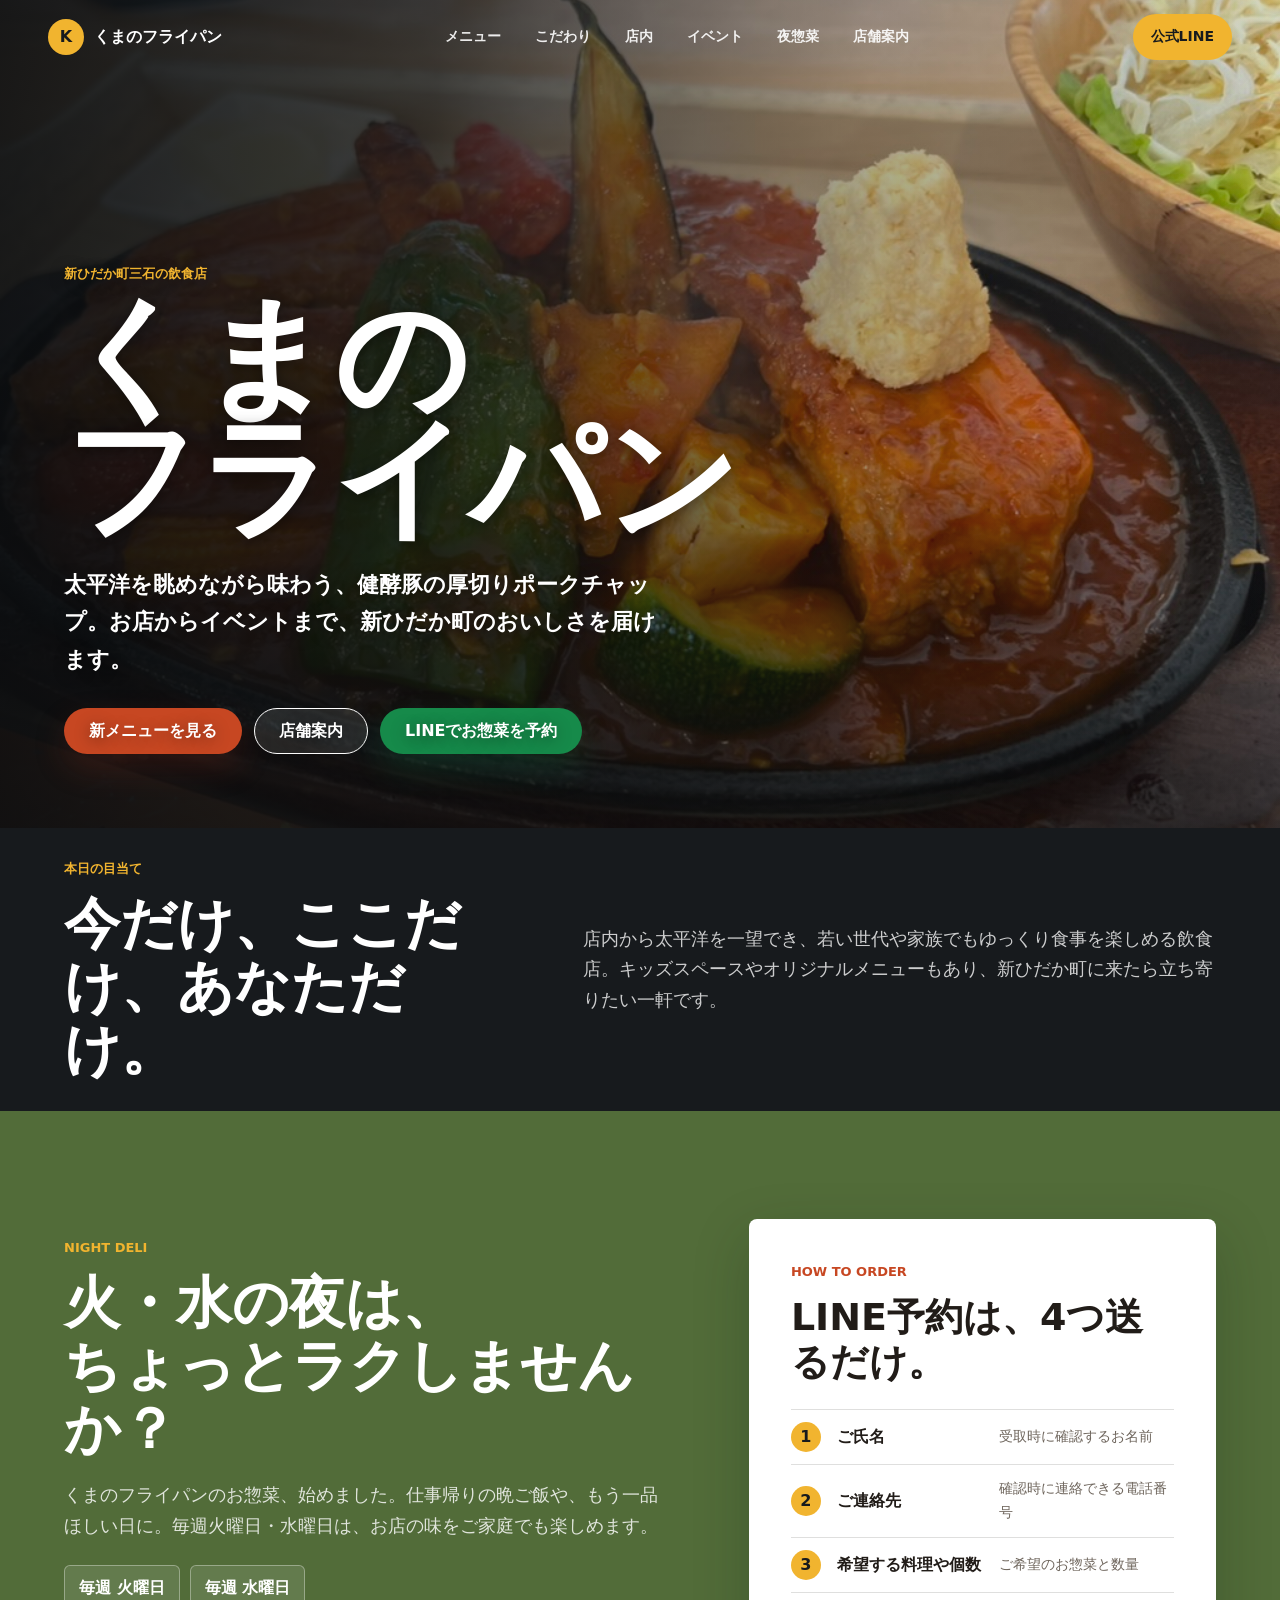
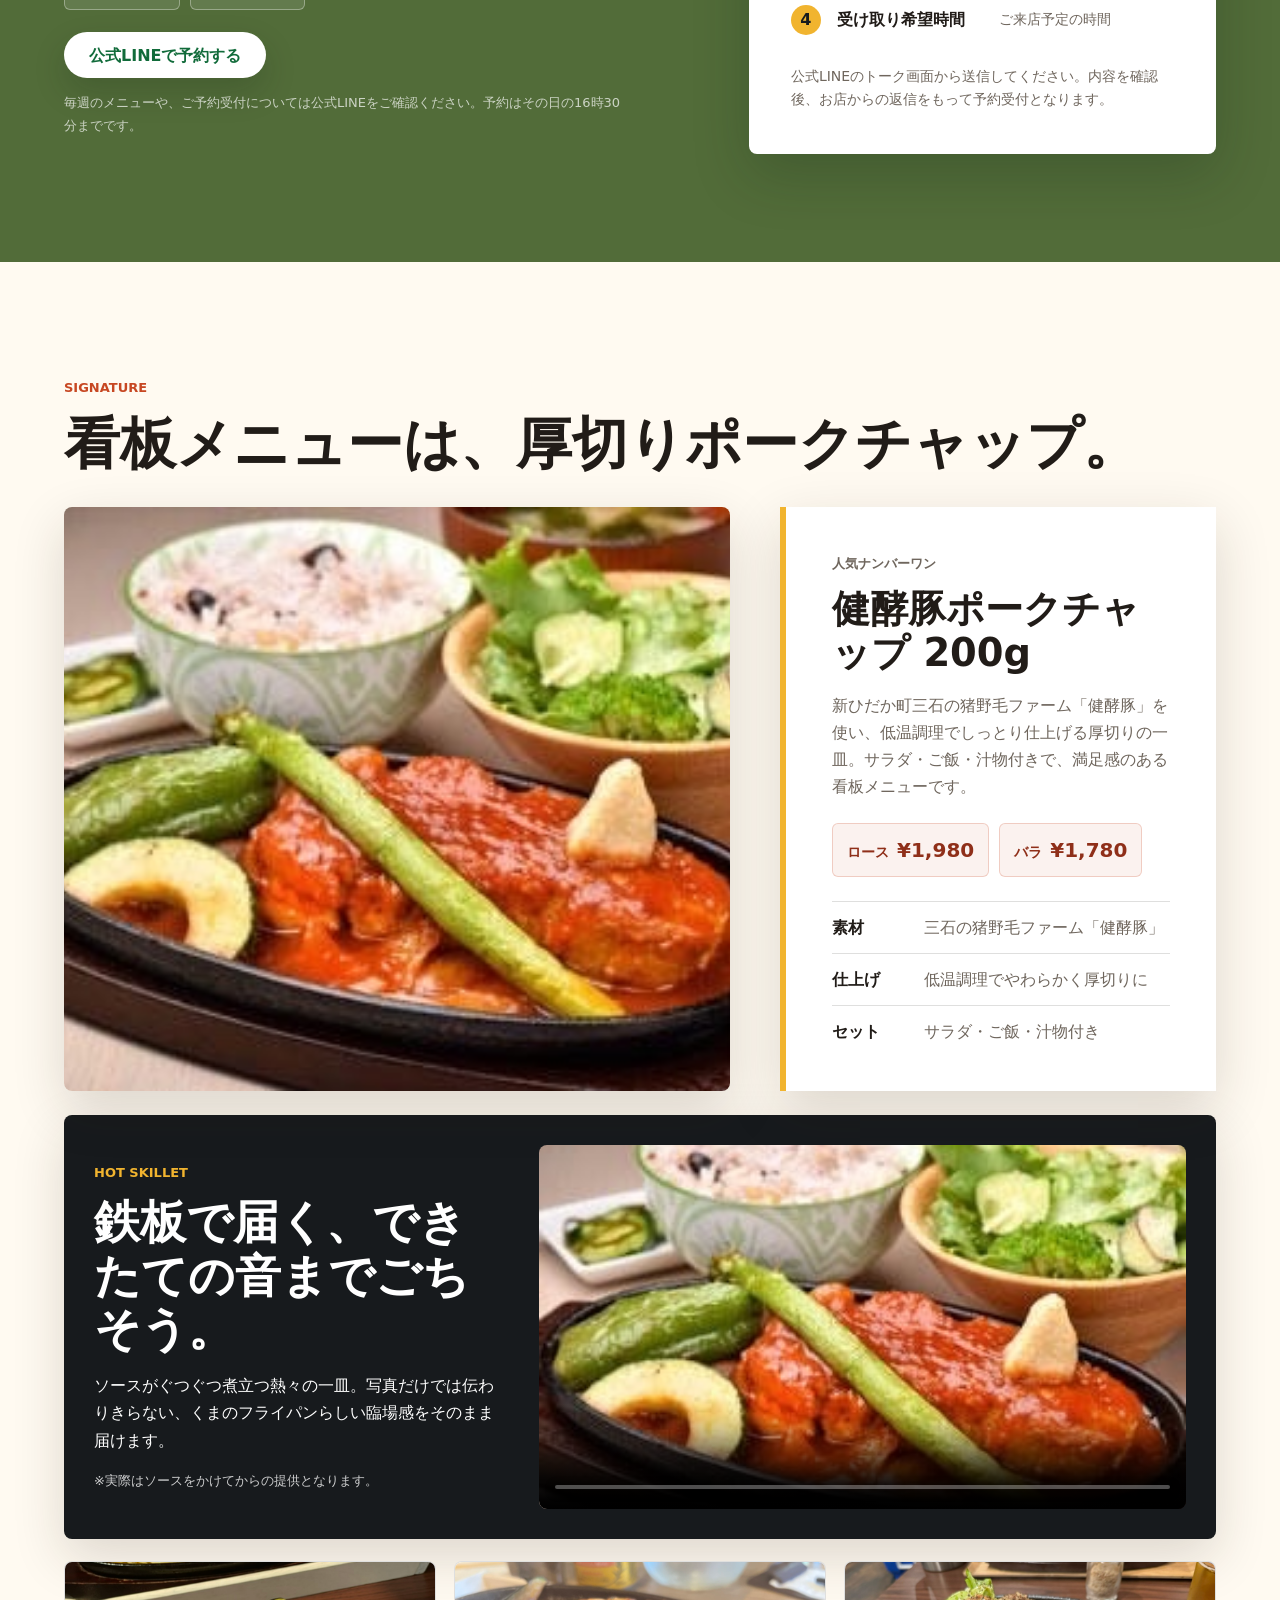
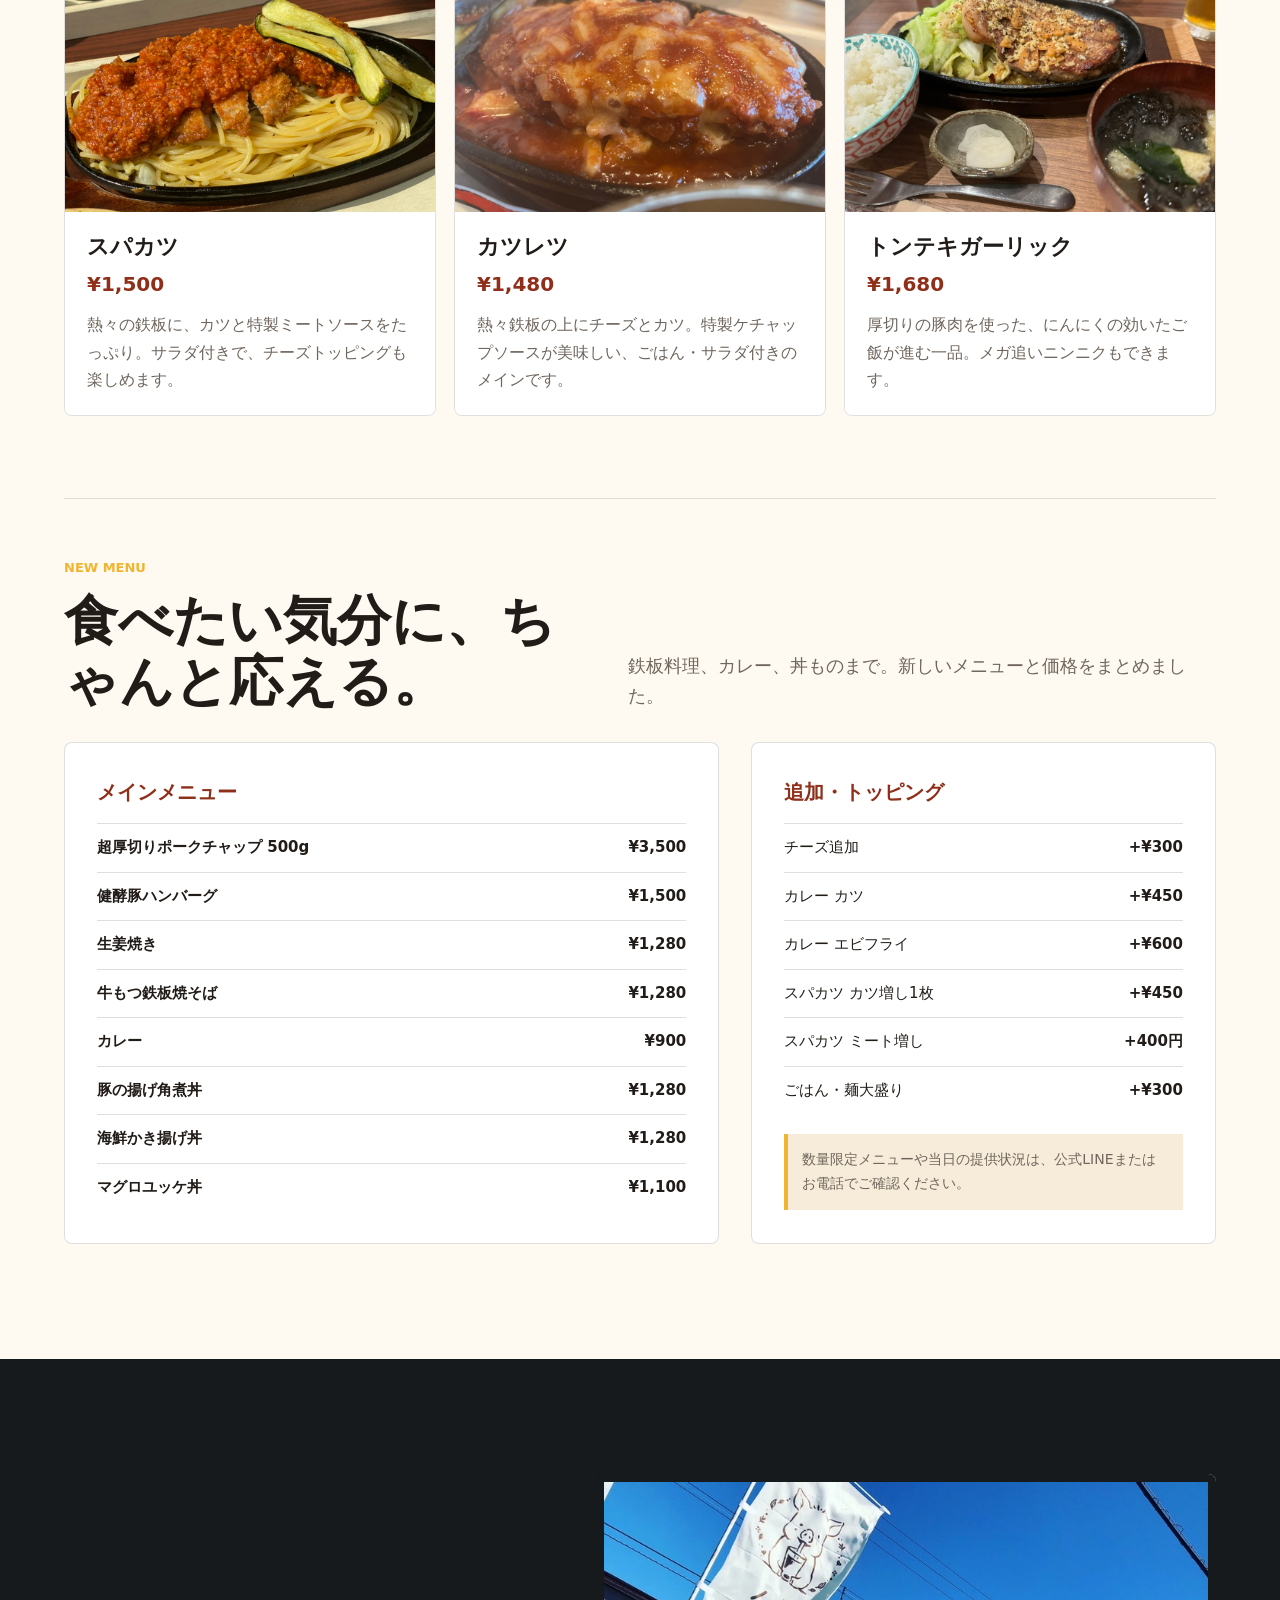
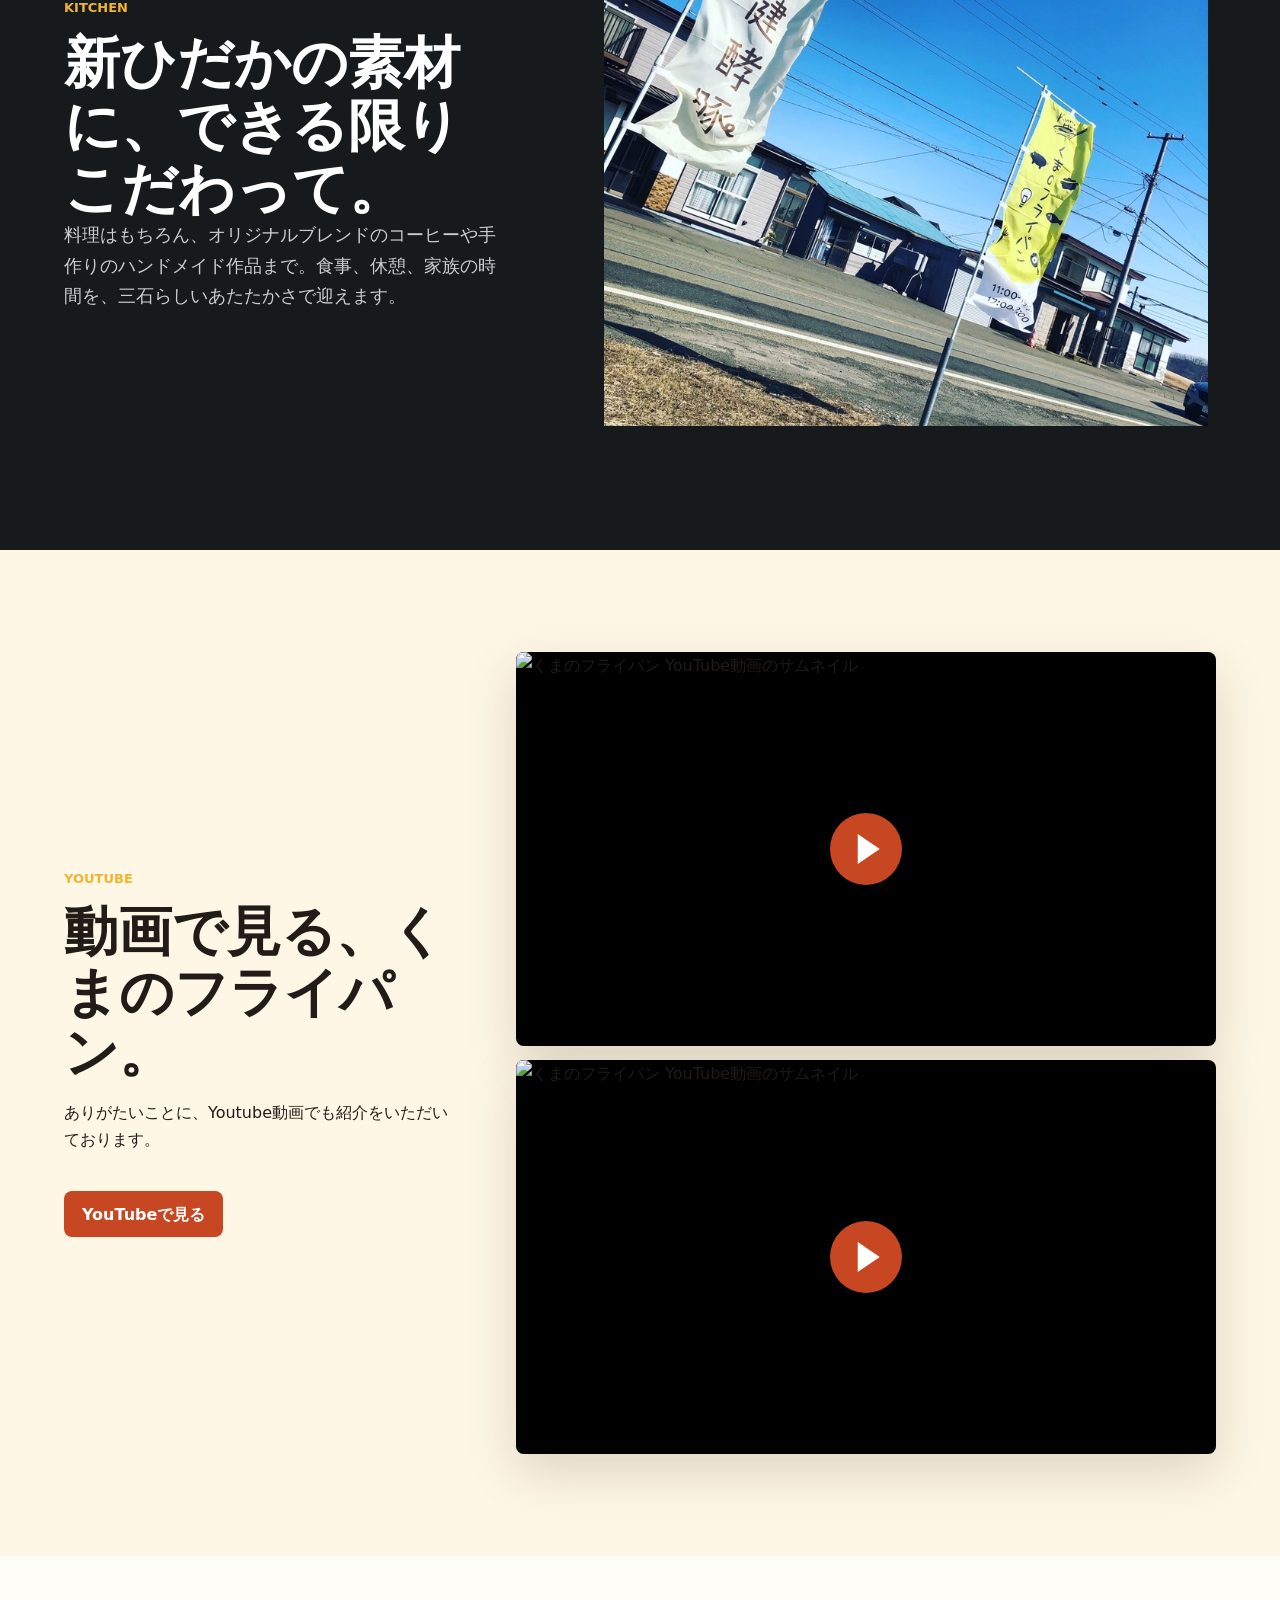
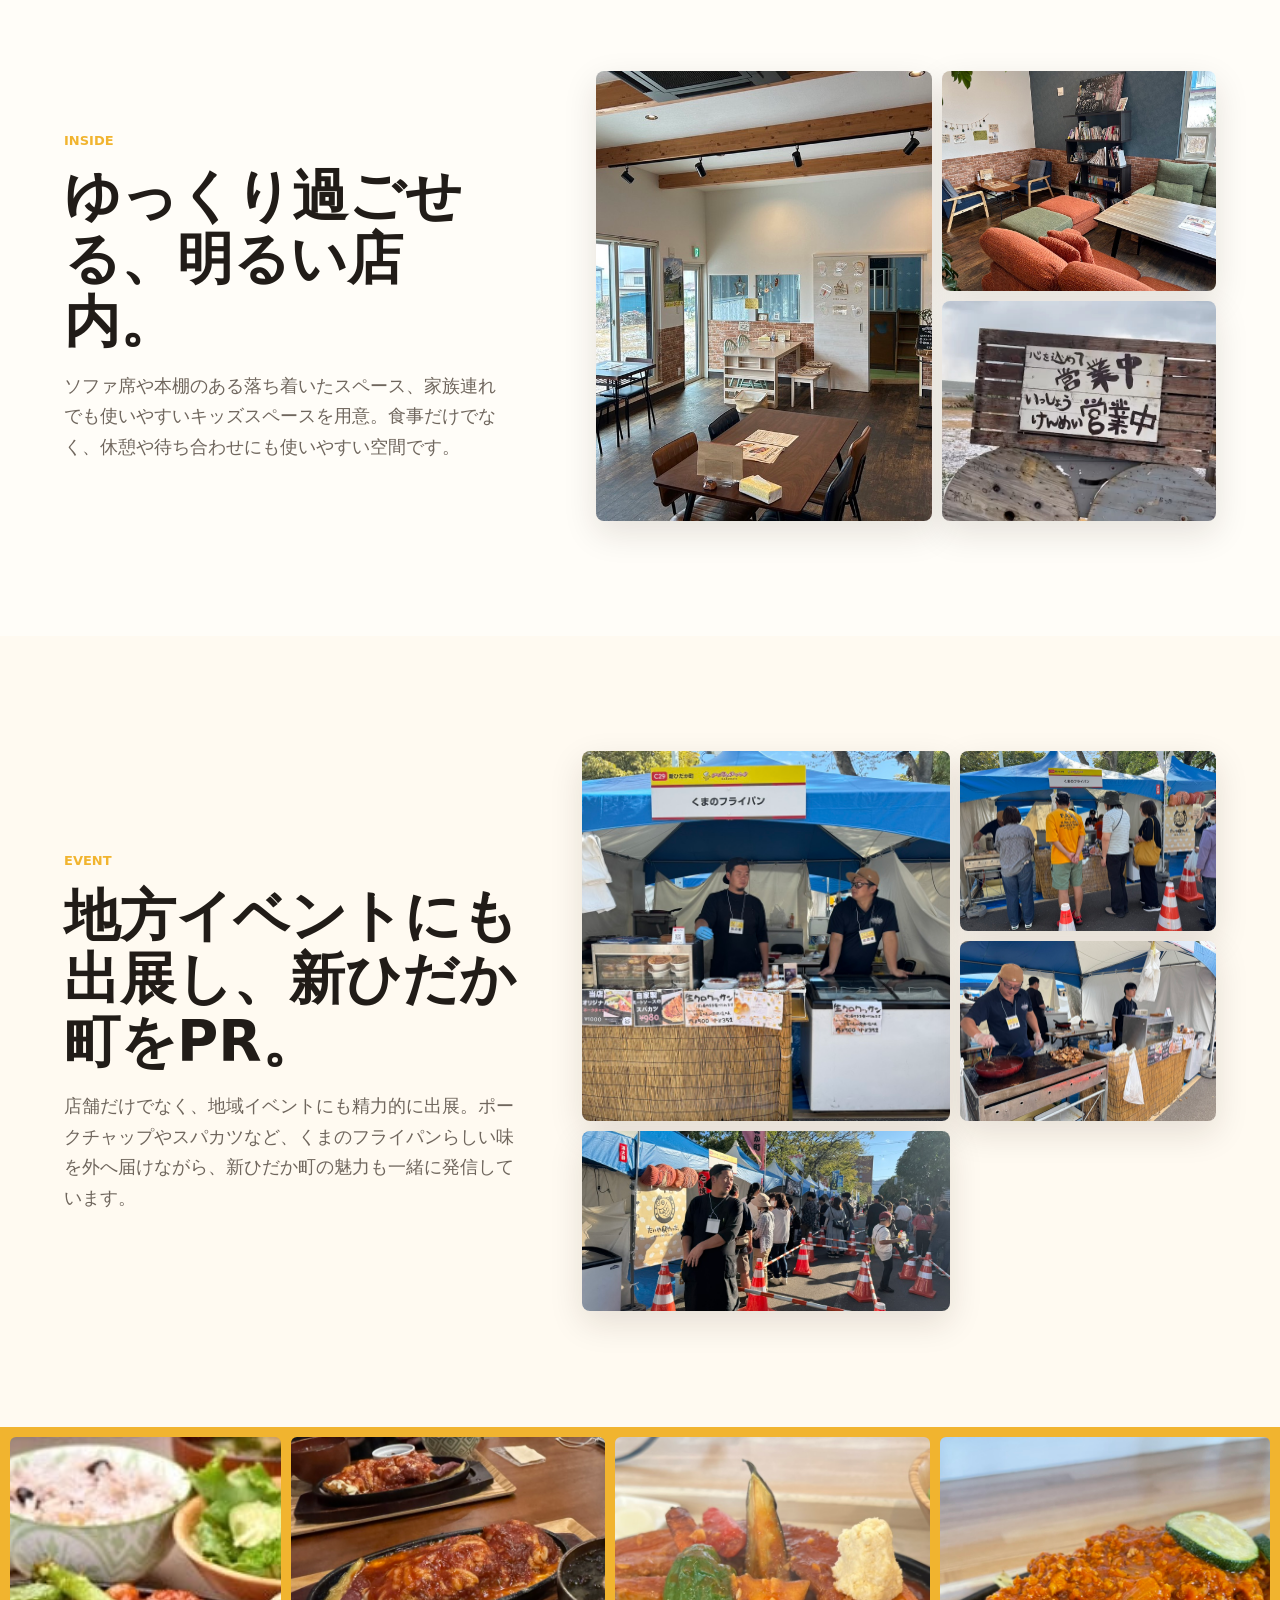
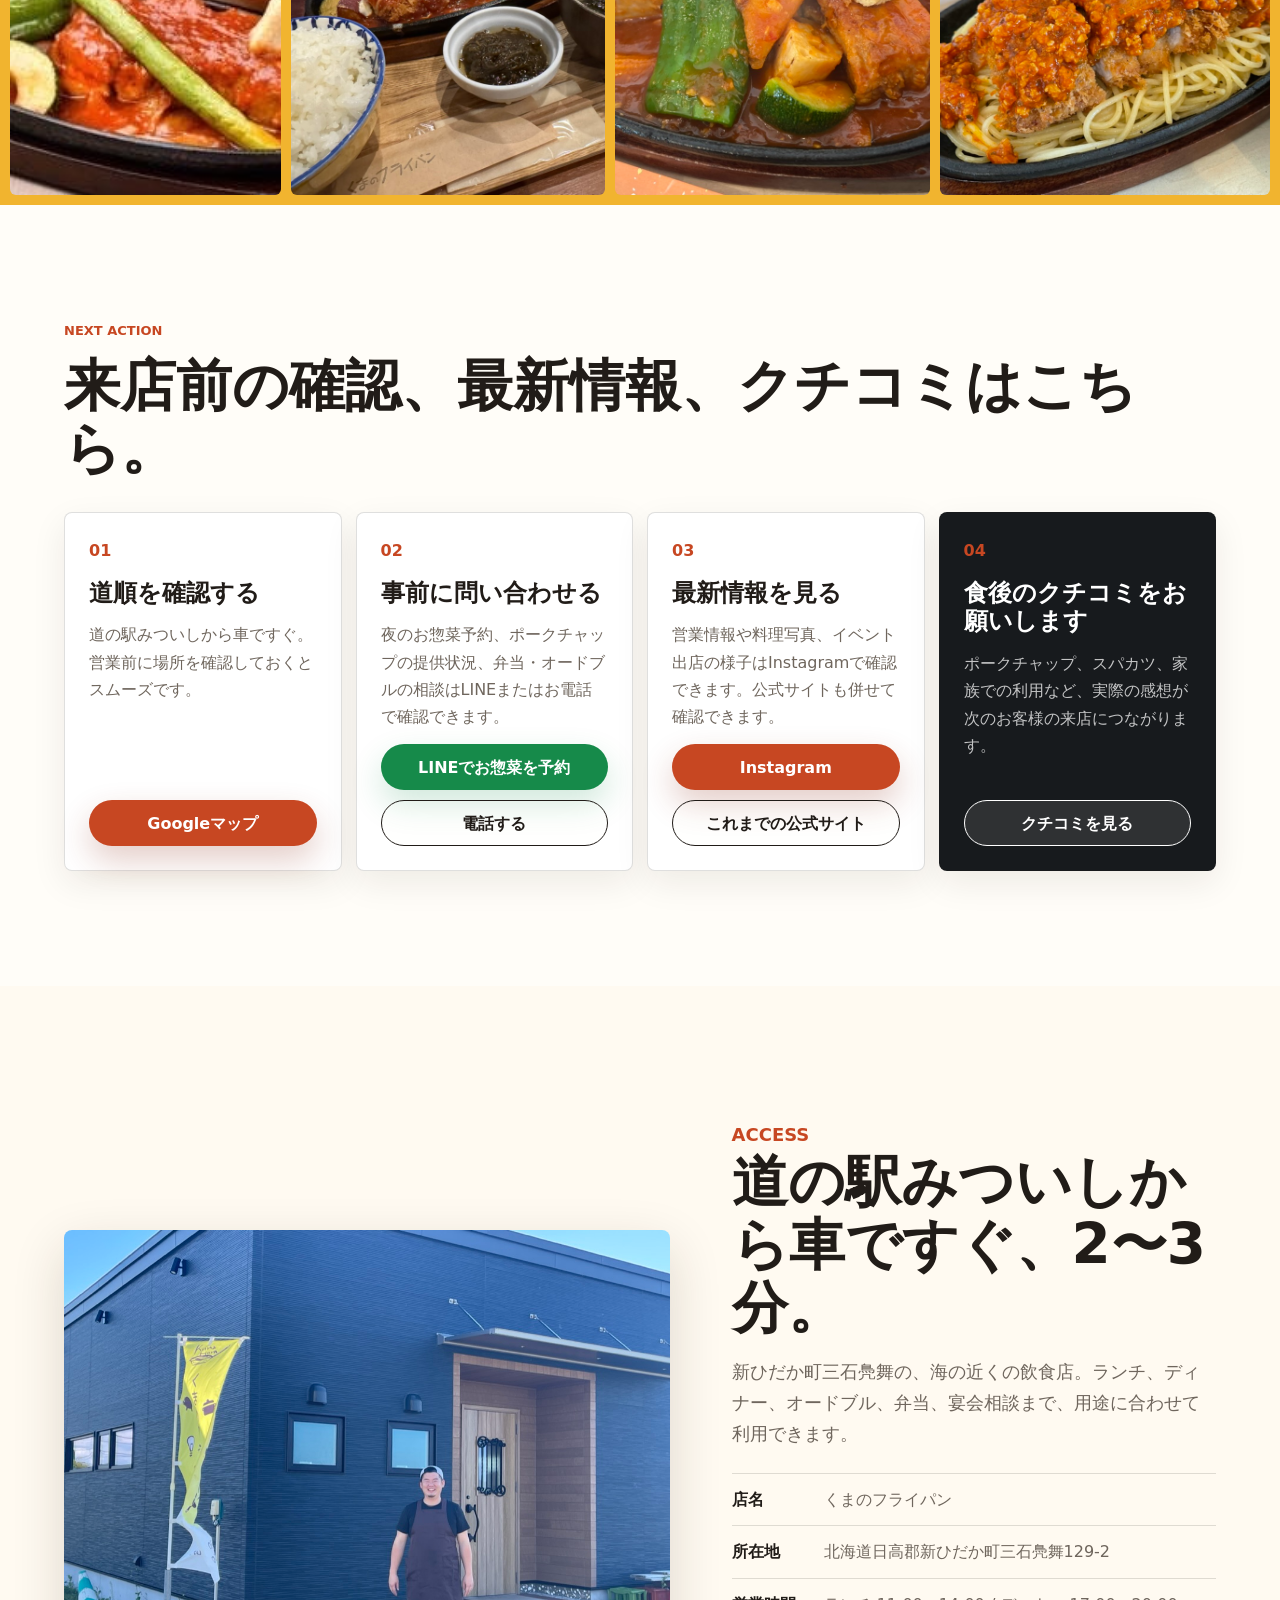
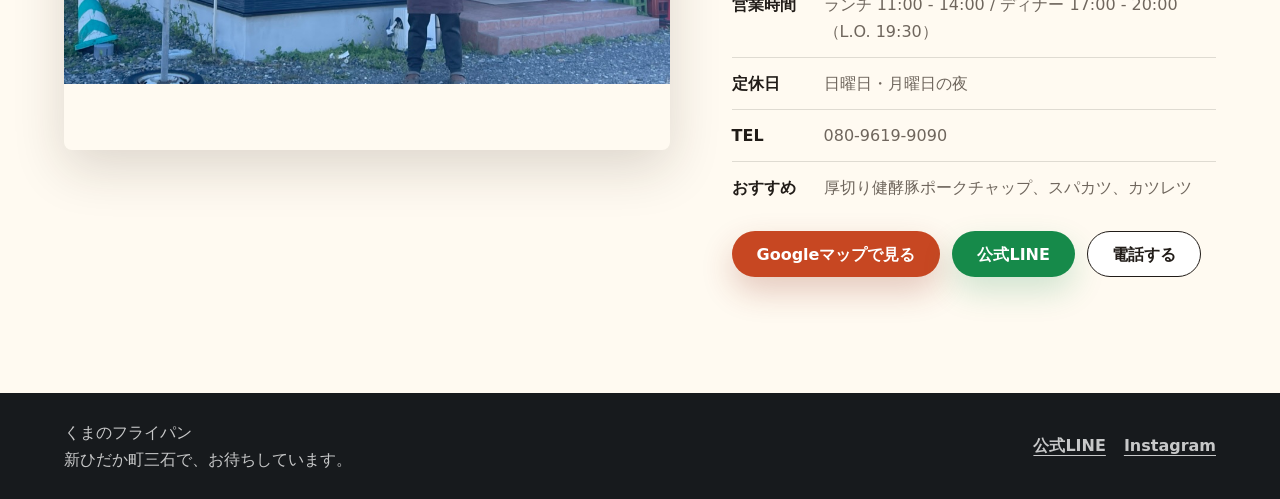
==== index.html @ 4f1c8f36 "Update menu copy and skillet video start" ====
<!doctype html>
<html lang="ja">
  <head>
    <meta charset="utf-8">
    <meta name="viewport" content="width=device-width, initial-scale=1">
    <meta
      name="description"
      content="北海道新ひだか町三石の飲食店、くまのフライパン。健酵豚の厚切りポークチャップ、火曜・水曜の夜惣菜、LINE予約、新メニュー、営業時間をご案内します。"
    >
    <title>くまのフライパン | 新ひだか町三石のポークチャップ</title>
    <meta property="og:title" content="くまのフライパン | 新ひだか町三石のポークチャップ">
    <meta property="og:description" content="地元ブランド豚・健酵豚の厚切りポークチャップを、熱々のひと皿で。新メニューと店舗情報をご案内します。">
    <meta property="og:type" content="website">
    <meta property="og:url" content="https://hokkaido-gadget.github.io/kumahura/">
    <meta property="og:image" content="https://hokkaido-gadget.github.io/kumahura/assets/pork-veg-skillet.jpeg">
    <meta name="twitter:card" content="summary_large_image">
    <link rel="stylesheet" href="styles.css?v=20260903-menu-update">
  </head>
  <body>
    <header class="site-header" aria-label="サイトヘッダー">
      <a class="brand" href="#top" aria-label="くまのフライパン トップへ">
        <span class="brand-mark">K</span>
        <span>くまのフライパン</span>
      </a>
      <nav class="nav" aria-label="ページ内ナビゲーション">
        <a href="#menu">メニュー</a>
        <a href="#story">こだわり</a>
        <a href="#interior">店内</a>
        <a href="#event">イベント</a>
        <a href="#deli">夜惣菜</a>
        <a href="#shop">店舗案内</a>
      </nav>
      <a class="header-cta" href="https://lin.ee/pIFQMBBQ" target="_blank" rel="noopener">公式LINE</a>
    </header>

    <main id="top">
      <section class="hero" aria-labelledby="hero-title">
        <div class="hero-media" aria-hidden="true">
          <img src="assets/pork-veg-skillet.jpeg" alt="">
        </div>
        <div class="hero-content">
          <p class="eyebrow">新ひだか町三石の飲食店</p>
          <h1 id="hero-title">くまの<br>フライパン</h1>
          <p class="hero-copy">
            太平洋を眺めながら味わう、健酵豚の厚切りポークチャップ。お店からイベントまで、新ひだか町のおいしさを届けます。
          </p>
          <div class="hero-actions">
            <a class="button primary" href="#menu">新メニューを見る</a>
            <a class="button secondary" href="#shop">店舗案内</a>
            <a class="button line-button" href="https://lin.ee/pIFQMBBQ" target="_blank" rel="noopener">LINEでお惣菜を予約</a>
          </div>
        </div>
      </section>

      <section class="intro band">
        <div class="intro-grid">
          <div>
            <p class="section-kicker">本日の目当て</p>
            <h2>今だけ、ここだけ、あなただけ。</h2>
          </div>
          <p>
            店内から太平洋を一望でき、若い世代や家族でもゆっくり食事を楽しめる飲食店。キッズスペースやオリジナルメニューもあり、新ひだか町に来たら立ち寄りたい一軒です。
          </p>
        </div>
      </section>

      <section class="deli-section" id="deli" aria-labelledby="deli-title">
        <div class="deli-copy">
          <p class="section-kicker">Night Deli</p>
          <h2 id="deli-title">火・水の夜は、<br>ちょっとラクしませんか？</h2>
          <p>
            くまのフライパンのお惣菜、始めました。仕事帰りの晩ご飯や、もう一品ほしい日に。毎週火曜日・水曜日は、お店の味をご家庭でも楽しめます。
          </p>
          <div class="deli-days" aria-label="夜惣菜の販売曜日">
            <span>毎週 火曜日</span>
            <span>毎週 水曜日</span>
          </div>
          <a class="button line-button" href="https://lin.ee/pIFQMBBQ" target="_blank" rel="noopener">公式LINEで予約する</a>
          <p class="deli-note">毎週のメニューや、ご予約受付については公式LINEをご確認ください。予約はその日の16時30分までです。</p>
        </div>
        <div class="reservation-guide">
          <p class="section-kicker">How to Order</p>
          <h3>LINE予約は、4つ送るだけ。</h3>
          <ol>
            <li><strong>ご氏名</strong><span>受取時に確認するお名前</span></li>
            <li><strong>ご連絡先</strong><span>確認時に連絡できる電話番号</span></li>
            <li><strong>希望する料理や個数</strong><span>ご希望のお惣菜と数量</span></li>
            <li><strong>受け取り希望時間</strong><span>ご来店予定の時間</span></li>
          </ol>
          <p>公式LINEのトーク画面から送信してください。内容を確認後、お店からの返信をもって予約受付となります。</p>
        </div>
      </section>

      <section class="signature" id="menu" aria-labelledby="menu-title">
        <div class="section-heading">
          <p class="section-kicker">Signature</p>
          <h2 id="menu-title">看板メニューは、厚切りポークチャップ。</h2>
        </div>

        <div class="feature-dish">
          <div class="feature-image">
            <img src="assets/pork-chap-set.jpeg" alt="サラダとご飯が付いた厚切りポークチャップ">
          </div>
          <div class="feature-text">
            <p class="dish-label">人気ナンバーワン</p>
            <h3>健酵豚ポークチャップ 200g</h3>
            <p>
              新ひだか町三石の猪野毛ファーム「健酵豚」を使い、低温調理でしっとり仕上げる厚切りの一皿。サラダ・ご飯・汁物付きで、満足感のある看板メニューです。
            </p>
            <div class="signature-price" aria-label="健酵豚ポークチャップの価格">
              <span>ロース <strong>¥1,980</strong></span>
              <span>バラ <strong>¥1,780</strong></span>
            </div>
            <dl class="dish-points">
              <div>
                <dt>素材</dt>
                <dd>三石の猪野毛ファーム「健酵豚」</dd>
              </div>
              <div>
                <dt>仕上げ</dt>
                <dd>低温調理でやわらかく厚切りに</dd>
              </div>
              <div>
                <dt>セット</dt>
                <dd>サラダ・ご飯・汁物付き</dd>
              </div>
            </dl>
          </div>
        </div>

        <div class="hot-video-block" aria-label="熱々の鉄板料理動画">
          <div class="hot-video-copy">
            <p class="section-kicker">Hot Skillet</p>
            <h3>鉄板で届く、できたての音までごちそう。</h3>
            <p>
              ソースがぐつぐつ煮立つ熱々の一皿。写真だけでは伝わりきらない、くまのフライパンらしい臨場感をそのまま届けます。
            </p>
            <p class="hot-video-note">※実際はソースをかけてからの提供となります。</p>
          </div>
          <video
            class="hot-video"
            src="assets/hot-skillet.mp4#t=40"
            poster="assets/pork-chap-set.jpeg"
            data-start="40"
            autoplay
            muted
            playsinline
            preload="metadata"
            controls
          ></video>
        </div>

        <div class="menu-grid" aria-label="おすすめメニュー">
          <article class="menu-card">
            <img src="assets/katsu-pasta-close.jpeg" alt="鉄板に盛られたスパカツ">
            <div>
              <h3>スパカツ</h3>
              <p class="menu-card-price">¥1,500</p>
              <p>熱々の鉄板に、カツと特製ミートソースをたっぷり。サラダ付きで、チーズトッピングも楽しめます。</p>
            </div>
          </article>
          <article class="menu-card">
            <img src="assets/cheese-katsu-close.jpeg" alt="チーズがとろけるカツの鉄板メニュー">
            <div>
              <h3>カツレツ</h3>
              <p class="menu-card-price">¥1,480</p>
              <p>熱々鉄板の上にチーズとカツ。特製ケチャップソースが美味しい、ごはん・サラダ付きのメインです。</p>
            </div>
          </article>
          <article class="menu-card">
            <img src="assets/steak-set.jpeg" alt="ステーキ定食">
            <div>
              <h3>トンテキガーリック</h3>
              <p class="menu-card-price">¥1,680</p>
              <p>厚切りの豚肉を使った、にんにくの効いたご飯が進む一品。メガ追いニンニクもできます。</p>
            </div>
          </article>
        </div>

        <div class="new-menu" aria-labelledby="new-menu-title">
          <div class="new-menu-heading">
            <div>
              <p class="section-kicker">New Menu</p>
              <h3 id="new-menu-title">食べたい気分に、ちゃんと応える。</h3>
            </div>
            <p>鉄板料理、カレー、丼ものまで。新しいメニューと価格をまとめました。</p>
          </div>
          <div class="menu-catalog">
            <section class="menu-category" aria-labelledby="main-dishes-title">
              <h4 id="main-dishes-title">メインメニュー</h4>
              <dl class="price-list">
                <div><dt>超厚切りポークチャップ 500g</dt><dd>¥3,500</dd></div>
                <div><dt>健酵豚ハンバーグ</dt><dd>¥1,500</dd></div>
                <div><dt>生姜焼き</dt><dd>¥1,280</dd></div>
                <div><dt>牛もつ鉄板焼そば</dt><dd>¥1,280</dd></div>
                <div><dt>カレー</dt><dd>¥900</dd></div>
                <div><dt>豚の揚げ角煮丼</dt><dd>¥1,280</dd></div>
                <div><dt>海鮮かき揚げ丼</dt><dd>¥1,280</dd></div>
                <div><dt>マグロユッケ丼</dt><dd>¥1,100</dd></div>
              </dl>
            </section>
            <section class="menu-category toppings" aria-labelledby="toppings-title">
              <h4 id="toppings-title">追加・トッピング</h4>
              <ul>
                <li><span>チーズ追加</span><strong>+¥300</strong></li>
                <li><span>カレー カツ</span><strong>+¥450</strong></li>
                <li><span>カレー エビフライ</span><strong>+¥600</strong></li>
                <li><span>スパカツ カツ増し1枚</span><strong>+¥450</strong></li>
                <li><span>スパカツ ミート増し</span><strong>+400円</strong></li>
                <li><span>ごはん・麺大盛り</span><strong>+¥300</strong></li>
              </ul>
              <p class="menu-note">数量限定メニューや当日の提供状況は、公式LINEまたはお電話でご確認ください。</p>
            </section>
          </div>
        </div>
      </section>

      <section class="story band" id="story" aria-labelledby="story-title">
        <div class="story-grid">
          <div class="story-copy">
            <p class="section-kicker">Kitchen</p>
            <h2 id="story-title">新ひだかの素材に、できる限りこだわって。</h2>
            <p>
              料理はもちろん、オリジナルブレンドのコーヒーや手作りのハンドメイド作品まで。食事、休憩、家族の時間を、三石らしいあたたかさで迎えます。
            </p>
          </div>
          <div class="story-images">
            <img class="story-main" src="assets/slicing-roast.jpeg" alt="店内で肉を切り分ける様子">
            <img class="story-sub" src="assets/road-flags.jpeg" alt="道路沿いの健酵豚とのぼり">
          </div>
        </div>
      </section>

      <section class="youtube-section" aria-labelledby="youtube-title">
        <div class="youtube-copy">
          <p class="section-kicker">YouTube</p>
          <h2 id="youtube-title">動画で見る、くまのフライパン。</h2>
          <p>
            ありがたいことに、Youtube動画でも紹介をいただいております。
          </p>
          <a class="youtube-link" href="https://www.youtube.com/watch?v=vMgzE3IMwYk" target="_blank" rel="noopener">YouTubeで見る</a>
        </div>
        <div class="youtube-list" aria-label="お客様が投稿してくださったYouTube動画">
          <a class="youtube-embed youtube-thumb" href="https://www.youtube.com/watch?v=vMgzE3IMwYk" target="_blank" rel="noopener" aria-label="YouTubeでくまのフライパンの動画を見る">
            <img src="https://img.youtube.com/vi/vMgzE3IMwYk/hqdefault.jpg" alt="くまのフライパン YouTube動画のサムネイル">
            <span class="youtube-play" aria-hidden="true"></span>
          </a>
          <a class="youtube-embed youtube-thumb" href="https://www.youtube.com/watch?v=b9o1TUEgkMM" target="_blank" rel="noopener" aria-label="YouTubeでくまのフライパンの別動画を見る">
            <img src="https://img.youtube.com/vi/b9o1TUEgkMM/hqdefault.jpg" alt="くまのフライパン YouTube動画のサムネイル">
            <span class="youtube-play" aria-hidden="true"></span>
          </a>
        </div>
      </section>

      <section class="interior-section" id="interior" aria-labelledby="interior-title">
        <div class="interior-copy">
          <p class="section-kicker">Inside</p>
          <h2 id="interior-title">ゆっくり過ごせる、明るい店内。</h2>
          <p>
            ソファ席や本棚のある落ち着いたスペース、家族連れでも使いやすいキッズスペースを用意。食事だけでなく、休憩や待ち合わせにも使いやすい空間です。
          </p>
        </div>
        <div class="interior-grid" aria-label="店内写真">
          <img class="interior-large" src="assets/interior-wide.jpeg" alt="窓から光が入るくまのフライパンの店内">
          <img src="assets/interior-lounge.jpeg" alt="ソファ席と本棚のある店内スペース">
          <img src="assets/open-sign-ocean.jpeg" alt="海の近くにある営業中の看板">
        </div>
      </section>

      <section class="event" id="event" aria-labelledby="event-title">
        <div class="event-copy">
          <p class="section-kicker">Event</p>
          <h2 id="event-title">地方イベントにも出展し、新ひだか町をPR。</h2>
          <p>
            店舗だけでなく、地域イベントにも精力的に出展。ポークチャップやスパカツなど、くまのフライパンらしい味を外へ届けながら、新ひだか町の魅力も一緒に発信しています。
          </p>
        </div>
        <div class="event-grid" aria-label="イベント出展の写真">
          <img class="event-large" src="assets/event-booth-front.jpeg" alt="イベント会場のくまのフライパン出展ブース">
          <img src="assets/event-line.jpeg" alt="出展ブースに並ぶ来場者">
          <img src="assets/event-grill.jpeg" alt="イベント会場で鉄板調理をする様子">
          <img src="assets/event-street.jpeg" alt="新ひだか町ののぼりが並ぶイベント会場">
        </div>
      </section>

      <section class="gallery" aria-label="料理写真ギャラリー">
        <img src="assets/pork-chap-set.jpeg" alt="サラダとご飯が付いたポークチャップ">
        <img src="assets/katsu-set.jpeg" alt="カツとご飯、汁物のセット">
        <img src="assets/pork-veg-skillet.jpeg" alt="厚切りポークチャップ">
        <img src="assets/katsu-pasta-wide.jpeg" alt="鉄板カツスパゲティ">
      </section>

      <section class="action-section" id="action" aria-labelledby="action-title">
        <div class="section-heading">
          <p class="section-kicker">Next Action</p>
          <h2 id="action-title">来店前の確認、最新情報、クチコミはこちら。</h2>
        </div>
        <div class="action-grid">
          <article class="action-card">
            <span>01</span>
            <h3>道順を確認する</h3>
            <p>道の駅みついしから車ですぐ。営業前に場所を確認しておくとスムーズです。</p>
            <a class="button primary" href="https://www.google.com/maps/search/?api=1&amp;query=%E5%8C%97%E6%B5%B7%E9%81%93%E6%97%A5%E9%AB%98%E9%83%A1%E6%96%B0%E3%81%B2%E3%81%A0%E3%81%8B%E7%94%BA%E4%B8%89%E7%9F%B3%E9%B3%A7%E8%88%9E129-2%20%E3%81%8F%E3%81%BE%E3%81%AE%E3%83%95%E3%83%A9%E3%82%A4%E3%83%91%E3%83%B3" target="_blank" rel="noopener">Googleマップ</a>
          </article>
          <article class="action-card">
            <span>02</span>
            <h3>事前に問い合わせる</h3>
            <p>夜のお惣菜予約、ポークチャップの提供状況、弁当・オードブルの相談はLINEまたはお電話で確認できます。</p>
            <div class="button-stack">
              <a class="button line-button" href="https://lin.ee/pIFQMBBQ" target="_blank" rel="noopener">LINEでお惣菜を予約</a>
              <a class="button secondary" href="tel:08096199090">電話する</a>
            </div>
          </article>
          <article class="action-card">
            <span>03</span>
            <h3>最新情報を見る</h3>
            <p>営業情報や料理写真、イベント出店の様子はInstagramで確認できます。公式サイトも併せて確認できます。</p>
            <div class="button-stack">
              <a class="button primary" href="https://www.instagram.com/kuma_hura" target="_blank" rel="noopener">Instagram</a>
              <a class="button secondary" href="https://kuma-hura.com/" target="_blank" rel="noopener">これまでの公式サイト</a>
            </div>
          </article>
          <article class="action-card review-card">
            <span>04</span>
            <h3>食後のクチコミをお願いします</h3>
            <p>ポークチャップ、スパカツ、家族での利用など、実際の感想が次のお客様の来店につながります。</p>
            <a class="button secondary" href="https://www.google.com/search?q=%E3%81%8F%E3%81%BE%E3%81%AE%E3%83%95%E3%83%A9%E3%82%A4%E3%83%91%E3%83%B3%20%E6%96%B0%E3%81%B2%E3%81%A0%E3%81%8B%20%E3%82%AF%E3%83%81%E3%82%B3%E3%83%9F" target="_blank" rel="noopener">クチコミを見る</a>
          </article>
        </div>
      </section>

      <section class="shop" id="shop" aria-labelledby="shop-title">
        <div class="shop-photo">
          <img src="assets/shop-front.jpeg" alt="くまのフライパンの入口と店主">
        </div>
        <div class="shop-panel">
          <p class="section-kicker">Access</p>
          <h2 id="shop-title">道の駅みついしから車ですぐ、2〜3分。</h2>
          <p>
            新ひだか町三石鳧舞の、海の近くの飲食店。ランチ、ディナー、オードブル、弁当、宴会相談まで、用途に合わせて利用できます。
          </p>
          <dl class="info-list">
            <div>
              <dt>店名</dt>
              <dd>くまのフライパン</dd>
            </div>
            <div>
              <dt>所在地</dt>
              <dd>北海道日高郡新ひだか町三石鳧舞129-2</dd>
            </div>
            <div>
              <dt>営業時間</dt>
              <dd>ランチ 11:00 - 14:00 / ディナー 17:00 - 20:00（L.O. 19:30）</dd>
            </div>
            <div>
              <dt>定休日</dt>
              <dd>日曜日・月曜日の夜</dd>
            </div>
            <div>
              <dt>TEL</dt>
              <dd><a href="tel:08096199090">080-9619-9090</a></dd>
            </div>
            <div>
              <dt>おすすめ</dt>
              <dd>厚切り健酵豚ポークチャップ、スパカツ、カツレツ</dd>
            </div>
          </dl>
          <div class="shop-actions">
            <a class="button primary" href="https://www.google.com/maps/search/?api=1&amp;query=%E5%8C%97%E6%B5%B7%E9%81%93%E6%97%A5%E9%AB%98%E9%83%A1%E6%96%B0%E3%81%B2%E3%81%A0%E3%81%8B%E7%94%BA%E4%B8%89%E7%9F%B3%E9%B3%A7%E8%88%9E129-2%20%E3%81%8F%E3%81%BE%E3%81%AE%E3%83%95%E3%83%A9%E3%82%A4%E3%83%91%E3%83%B3" target="_blank" rel="noopener">Googleマップで見る</a>
            <a class="button line-button" href="https://lin.ee/pIFQMBBQ" target="_blank" rel="noopener">公式LINE</a>
            <a class="button secondary" href="tel:08096199090">電話する</a>
          </div>
        </div>
      </section>
    </main>

    <footer class="footer">
      <div>
        <p>くまのフライパン</p>
        <p>新ひだか町三石で、お待ちしています。</p>
      </div>
      <p class="footer-links">
        <a href="https://lin.ee/pIFQMBBQ" target="_blank" rel="noopener">公式LINE</a>
        <a href="https://www.instagram.com/kuma_hura" target="_blank" rel="noopener">Instagram</a>
      </p>
    </footer>

    <script src="script.js?v=20260903-menu-update"></script>
  </body>
</html>
---- styles.css ----
:root {
  --ink: #211c18;
  --muted: #6f665d;
  --paper: #fffaf1;
  --cream: #f6ecd9;
  --charcoal: #171a1d;
  --tomato: #c74722;
  --tomato-dark: #8f2f19;
  --gold: #f1b42f;
  --leaf: #526c39;
  --line: rgba(33, 28, 24, 0.14);
  --shadow: 0 18px 52px rgba(42, 28, 18, 0.16);
}

* {
  box-sizing: border-box;
}

html {
  scroll-behavior: smooth;
}

body {
  margin: 0;
  background: var(--paper);
  color: var(--ink);
  font-family: system-ui, -apple-system, BlinkMacSystemFont, "Hiragino Sans", "Yu Gothic", "Noto Sans JP", sans-serif;
  line-height: 1.7;
  overflow-x: hidden;
}

img {
  display: block;
  max-width: 100%;
}

a {
  color: inherit;
  text-decoration: none;
}

.site-header {
  position: fixed;
  top: 0;
  left: 0;
  right: 0;
  z-index: 20;
  display: grid;
  grid-template-columns: auto 1fr auto;
  align-items: center;
  gap: 24px;
  padding: 14px clamp(16px, 4vw, 48px);
  color: #fff;
  transition: background 180ms ease, box-shadow 180ms ease, color 180ms ease;
}

.site-header.is-scrolled {
  background: rgba(255, 250, 241, 0.94);
  color: var(--ink);
  box-shadow: 0 8px 26px rgba(33, 28, 24, 0.12);
  backdrop-filter: blur(16px);
}

.brand,
.nav,
.header-cta {
  display: flex;
  align-items: center;
}

.brand {
  gap: 10px;
  font-weight: 900;
  letter-spacing: 0;
  white-space: nowrap;
}

.brand-mark {
  display: grid;
  width: 36px;
  height: 36px;
  place-items: center;
  border-radius: 50%;
  background: var(--gold);
  color: var(--charcoal);
  font-weight: 900;
}

.nav {
  justify-content: center;
  gap: clamp(14px, 3vw, 34px);
  font-size: 14px;
  font-weight: 700;
}

.nav a {
  opacity: 0.9;
}

.header-cta,
.button {
  justify-content: center;
  min-height: 46px;
  border-radius: 999px;
  font-weight: 800;
}

.header-cta {
  padding: 0 18px;
  background: var(--gold);
  color: var(--charcoal);
  font-size: 14px;
}

.hero {
  position: relative;
  min-height: 92vh;
  display: grid;
  align-items: end;
  padding: 122px clamp(18px, 5vw, 74px) 74px;
  overflow: hidden;
  isolation: isolate;
}

.hero-media {
  position: absolute;
  inset: 0;
  z-index: -2;
}

.hero-media img {
  width: 100%;
  height: 100%;
  object-fit: cover;
  object-position: center right;
  filter: saturate(1.08) contrast(1.02);
}

.hero::after {
  content: "";
  position: absolute;
  inset: 0;
  z-index: -1;
  background:
    linear-gradient(90deg, rgba(10, 12, 14, 0.92), rgba(10, 12, 14, 0.76) 34%, rgba(10, 12, 14, 0.28) 68%, rgba(10, 12, 14, 0.08)),
    linear-gradient(0deg, rgba(10, 12, 14, 0.58), rgba(10, 12, 14, 0.1) 50%);
}

.hero-content {
  max-width: 760px;
  color: #fff;
  text-shadow: 0 3px 16px rgba(0, 0, 0, 0.42);
}

.eyebrow,
.section-kicker,
.dish-label {
  margin: 0 0 12px;
  color: var(--gold);
  font-size: 13px;
  font-weight: 900;
  letter-spacing: 0;
  text-transform: uppercase;
}

.hero h1 {
  margin: 0;
  max-width: 720px;
  font-size: clamp(58px, 11vw, 132px);
  line-height: 0.92;
  letter-spacing: 0;
  font-weight: 900;
}

.hero-copy {
  max-width: 610px;
  margin: 26px 0 0;
  font-size: clamp(17px, 2.2vw, 22px);
  font-weight: 700;
}

.hero-actions,
.shop-actions {
  display: flex;
  flex-wrap: wrap;
  gap: 12px;
  margin-top: 30px;
}

.button {
  display: inline-flex;
  align-items: center;
  padding: 0 24px;
  border: 1px solid transparent;
}

.button.primary {
  background: var(--tomato);
  color: #fff;
  box-shadow: 0 14px 32px rgba(143, 47, 25, 0.24);
}

.button.secondary {
  border-color: currentColor;
  background: rgba(255, 250, 241, 0.1);
}

.button.line-button {
  background: #168a4a;
  color: #fff;
  box-shadow: 0 14px 32px rgba(22, 138, 74, 0.2);
}

.band {
  background: var(--charcoal);
  color: #fff;
}

.intro {
  padding: 30px clamp(18px, 5vw, 74px);
}

.intro-grid {
  display: grid;
  grid-template-columns: minmax(220px, 0.7fr) minmax(0, 1fr);
  gap: clamp(22px, 6vw, 76px);
  align-items: center;
  max-width: 1180px;
  margin: 0 auto;
}

.intro h2,
.deli-section h2,
.section-heading h2,
.story h2,
.shop h2 {
  margin: 0;
  font-size: clamp(30px, 4.4vw, 58px);
  line-height: 1.12;
  letter-spacing: 0;
  overflow-wrap: anywhere;
}

.intro p:last-child,
.story-copy p:last-child,
.shop-panel > p {
  margin: 0;
  color: rgba(255, 255, 255, 0.78);
  font-size: clamp(16px, 1.7vw, 18px);
}

.deli-section {
  display: grid;
  grid-template-columns: minmax(280px, 0.92fr) minmax(340px, 0.72fr);
  gap: clamp(28px, 7vw, 88px);
  align-items: center;
  padding: clamp(64px, 9vw, 108px) clamp(18px, 5vw, 74px);
  background: var(--leaf);
  color: #fff;
}

.deli-copy {
  max-width: 680px;
  justify-self: end;
}

.deli-copy > p:not(.section-kicker):not(.deli-note) {
  margin: 20px 0 0;
  color: rgba(255, 255, 255, 0.82);
  font-size: clamp(16px, 1.7vw, 18px);
}

.deli-days {
  display: flex;
  flex-wrap: wrap;
  gap: 10px;
  margin: 24px 0 22px;
}

.deli-days span {
  padding: 8px 14px;
  border: 1px solid rgba(255, 255, 255, 0.34);
  border-radius: 6px;
  background: rgba(255, 255, 255, 0.1);
  font-weight: 900;
}

.deli-section .line-button {
  background: #fff;
  color: #116b3a;
  box-shadow: 0 14px 32px rgba(18, 38, 22, 0.2);
}

.deli-note {
  max-width: 560px;
  margin: 14px 0 0;
  color: rgba(255, 255, 255, 0.7);
  font-size: 13px;
}

.reservation-guide {
  width: 100%;
  max-width: 540px;
  padding: clamp(24px, 4vw, 42px);
  border-radius: 8px;
  background: #fff;
  color: var(--ink);
  box-shadow: 0 20px 56px rgba(18, 38, 22, 0.24);
}

.reservation-guide .section-kicker {
  color: var(--tomato);
}

.reservation-guide h3 {
  margin: 0;
  font-size: clamp(26px, 3vw, 38px);
  line-height: 1.18;
}

.reservation-guide ol {
  display: grid;
  gap: 0;
  margin: 24px 0 0;
  padding: 0;
  list-style: none;
  counter-reset: order-step;
}

.reservation-guide li {
  counter-increment: order-step;
  display: grid;
  grid-template-columns: 34px minmax(150px, 0.8fr) minmax(0, 1fr);
  gap: 12px;
  align-items: center;
  padding: 12px 0;
  border-top: 1px solid var(--line);
}

.reservation-guide li::before {
  content: counter(order-step);
  display: grid;
  width: 30px;
  height: 30px;
  place-items: center;
  border-radius: 50%;
  background: var(--gold);
  color: var(--charcoal);
  font-weight: 900;
}

.reservation-guide li span,
.reservation-guide > p:last-child {
  color: var(--muted);
  font-size: 14px;
}

.reservation-guide > p:last-child {
  margin: 18px 0 0;
}

.signature {
  padding: clamp(64px, 9vw, 116px) clamp(18px, 5vw, 74px);
}

.section-heading {
  max-width: 1180px;
  margin: 0 auto 32px;
}

.section-heading .section-kicker,
.shop-panel .section-kicker {
  color: var(--tomato);
}

.feature-dish {
  display: grid;
  grid-template-columns: minmax(0, 1.1fr) minmax(300px, 0.72fr);
  gap: clamp(22px, 4vw, 50px);
  max-width: 1180px;
  margin: 0 auto;
  align-items: stretch;
}

.feature-image,
.shop-photo {
  min-height: 420px;
  overflow: hidden;
  border-radius: 8px;
  box-shadow: var(--shadow);
}

.feature-image img,
.shop-photo img,
.menu-card img,
.gallery img,
.story-images img {
  width: 100%;
  height: 100%;
  object-fit: cover;
}

.feature-image img[src$="pork-chap-set.jpeg"],
.gallery img[src$="pork-chap-set.jpeg"] {
  background: var(--charcoal);
  object-fit: cover;
  image-rendering: auto;
}

.feature-text {
  align-self: center;
  padding: clamp(26px, 4vw, 46px);
  border-left: 6px solid var(--gold);
  background: #fff;
  box-shadow: var(--shadow);
}

.feature-text h3,
.menu-card h3 {
  margin: 0;
  font-size: clamp(26px, 3vw, 42px);
  line-height: 1.16;
}

.feature-text p {
  color: var(--muted);
}

.signature-price {
  display: flex;
  flex-wrap: wrap;
  gap: 10px;
  margin: 22px 0 0;
}

.signature-price span {
  display: inline-flex;
  align-items: baseline;
  gap: 8px;
  padding: 9px 14px;
  border: 1px solid rgba(199, 71, 34, 0.22);
  border-radius: 6px;
  background: rgba(199, 71, 34, 0.07);
  color: var(--tomato-dark);
  font-size: 14px;
  font-weight: 800;
}

.signature-price strong {
  font-size: 20px;
}

.hot-video-block {
  display: grid;
  grid-template-columns: minmax(260px, 0.62fr) minmax(0, 1fr);
  gap: clamp(20px, 4vw, 44px);
  align-items: center;
  max-width: 1180px;
  margin: 24px auto 0;
  padding: clamp(18px, 3vw, 30px);
  border-radius: 8px;
  background: var(--charcoal);
  color: #fff;
  box-shadow: var(--shadow);
}

.hot-video-copy h3 {
  margin: 0;
  font-size: clamp(26px, 3.6vw, 46px);
  line-height: 1.16;
  letter-spacing: 0;
}

.hot-video-copy p:last-child {
  margin: 16px 0 0;
  color: rgba(255, 255, 255, 0.78);
}

.hot-video-copy .hot-video-note {
  margin-top: 12px;
  color: rgba(255, 255, 255, 0.68);
  font-size: 13px;
}

.hot-video {
  display: block;
  width: 100%;
  aspect-ratio: 16 / 9;
  object-fit: cover;
  border: 0;
  border-radius: 8px;
  background: #000;
}

.dish-points,
.info-list {
  display: grid;
  gap: 12px;
  margin: 24px 0 0;
}

.dish-points div,
.info-list div {
  display: grid;
  grid-template-columns: 76px 1fr;
  gap: 16px;
  padding-top: 12px;
  border-top: 1px solid var(--line);
}

dt {
  font-weight: 900;
}

dd {
  margin: 0;
  color: var(--muted);
}

.menu-grid {
  display: grid;
  grid-template-columns: repeat(3, minmax(0, 1fr));
  gap: 18px;
  max-width: 1180px;
  margin: 22px auto 0;
}

.menu-card {
  display: block;
  position: relative;
  overflow: hidden;
  border: 1px solid var(--line);
  border-radius: 8px;
  background: #fff;
}

.menu-card img {
  display: block;
  width: 100%;
  height: 250px;
  object-fit: cover;
}

.menu-card div {
  position: static;
  z-index: 1;
  display: block;
  margin: 0;
  padding: 22px;
  background: #fff;
  opacity: 1;
  transform: none;
}

.menu-card h3 {
  font-size: 22px;
}

.menu-card p {
  margin: 10px 0 0;
  color: var(--muted);
}

.menu-card .menu-card-price {
  margin-top: 8px;
  color: var(--tomato-dark);
  font-size: 20px;
  font-weight: 900;
}

.new-menu {
  max-width: 1180px;
  margin: clamp(54px, 7vw, 82px) auto 0;
  padding-top: clamp(38px, 5vw, 58px);
  border-top: 1px solid var(--line);
}

.new-menu-heading {
  display: grid;
  grid-template-columns: minmax(280px, 0.85fr) minmax(0, 1fr);
  gap: clamp(24px, 5vw, 64px);
  align-items: end;
}

.new-menu-heading h3 {
  margin: 0;
  font-size: clamp(30px, 4.4vw, 54px);
  line-height: 1.12;
}

.new-menu-heading > p {
  margin: 0;
  color: var(--muted);
  font-size: 18px;
}

.menu-catalog {
  display: grid;
  grid-template-columns: minmax(0, 1.1fr) minmax(300px, 0.78fr);
  gap: clamp(18px, 3vw, 32px);
  margin-top: 30px;
}

.menu-category {
  padding: clamp(22px, 3vw, 32px);
  border: 1px solid var(--line);
  border-radius: 8px;
  background: #fff;
}

.menu-category h4 {
  margin: 0 0 14px;
  color: var(--tomato-dark);
  font-size: 20px;
}

.price-list {
  margin: 0;
}

.price-list div,
.toppings li {
  display: grid;
  grid-template-columns: minmax(0, 1fr) auto;
  gap: 18px;
  align-items: baseline;
  padding: 11px 0;
  border-top: 1px solid var(--line);
}

.price-list dt,
.price-list dd,
.toppings li {
  font-size: 15px;
}

.price-list dd,
.toppings strong {
  color: var(--ink);
  font-weight: 900;
  white-space: nowrap;
}

.toppings ul {
  margin: 0;
  padding: 0;
  list-style: none;
}

.menu-note {
  margin: 20px 0 0;
  padding: 14px;
  border-left: 4px solid var(--gold);
  background: var(--cream);
  color: var(--muted);
  font-size: 14px;
}

.story {
  padding: clamp(64px, 9vw, 118px) clamp(18px, 5vw, 74px);
}

.story-grid {
  display: grid;
  grid-template-columns: minmax(280px, 0.72fr) minmax(0, 1fr);
  gap: clamp(28px, 7vw, 86px);
  align-items: center;
  max-width: 1180px;
  margin: 0 auto;
}

.story-copy {
  max-width: 520px;
}

.story-images {
  position: relative;
  min-height: 560px;
}

.story-main {
  position: absolute;
  top: 0;
  right: 0;
  width: 78%;
  height: 390px;
  border-radius: 8px;
}

.story-sub {
  position: absolute;
  left: 0;
  bottom: 0;
  width: 38%;
  height: 330px;
  border: 8px solid var(--charcoal);
  border-radius: 8px;
}

.youtube-section {
  display: grid;
  grid-template-columns: minmax(280px, 0.56fr) minmax(0, 1fr);
  gap: clamp(24px, 5vw, 60px);
  align-items: center;
  padding: clamp(60px, 8vw, 104px) clamp(18px, 5vw, 74px);
  background: #fff7e5;
}

.youtube-copy {
  max-width: 520px;
}

.youtube-copy h2 {
  margin: 0;
  font-size: clamp(30px, 4.2vw, 54px);
  line-height: 1.12;
  letter-spacing: 0;
}

.youtube-copy p:last-child {
  margin: 18px 0 0;
  color: var(--muted);
}

.youtube-link {
  display: inline-flex;
  align-items: center;
  justify-content: center;
  min-height: 46px;
  margin-top: 22px;
  padding: 0 18px;
  border-radius: 8px;
  background: var(--tomato);
  color: #fff;
  font-weight: 900;
  text-decoration: none;
}

.youtube-list {
  display: grid;
  grid-template-columns: 1fr;
  gap: 14px;
}

.youtube-embed {
  overflow: hidden;
  aspect-ratio: 16 / 9;
  border-radius: 8px;
  background: #000;
  box-shadow: var(--shadow);
}

.youtube-thumb {
  position: relative;
  display: block;
  text-decoration: none;
}

.youtube-thumb img {
  display: block;
  width: 100%;
  height: 100%;
  object-fit: cover;
}

.youtube-thumb::after {
  position: absolute;
  inset: 0;
  content: "";
  background: linear-gradient(0deg, rgba(0, 0, 0, 0.26), rgba(0, 0, 0, 0.04));
}

.youtube-play {
  position: absolute;
  top: 50%;
  left: 50%;
  z-index: 1;
  width: 72px;
  height: 72px;
  border-radius: 50%;
  background: var(--tomato);
  transform: translate(-50%, -50%);
  box-shadow: 0 16px 38px rgba(0, 0, 0, 0.28);
}

.youtube-play::before {
  position: absolute;
  top: 50%;
  left: 52%;
  width: 0;
  height: 0;
  content: "";
  border-top: 15px solid transparent;
  border-bottom: 15px solid transparent;
  border-left: 22px solid #fff;
  transform: translate(-42%, -50%);
}

.interior-section {
  display: grid;
  grid-template-columns: minmax(280px, 0.72fr) minmax(0, 1fr);
  gap: clamp(28px, 7vw, 86px);
  align-items: center;
  padding: clamp(64px, 9vw, 116px) clamp(18px, 5vw, 74px);
  background: #fffdf8;
}

.interior-copy {
  max-width: 540px;
}

.interior-copy h2 {
  margin: 0;
  font-size: clamp(30px, 4.4vw, 58px);
  line-height: 1.12;
  letter-spacing: 0;
}

.interior-copy p:last-child {
  margin: 18px 0 0;
  color: var(--muted);
  font-size: clamp(16px, 1.7vw, 18px);
}

.interior-grid {
  display: grid;
  grid-template-columns: 1.1fr 0.9fr;
  grid-auto-rows: 220px;
  gap: 10px;
}

.interior-grid img {
  width: 100%;
  height: 100%;
  object-fit: cover;
  border-radius: 8px;
  box-shadow: 0 12px 34px rgba(42, 28, 18, 0.12);
}

.interior-grid .interior-large {
  grid-row: span 2;
}

.gallery {
  display: grid;
  grid-template-columns: 0.86fr 1fr 1fr 1.05fr;
  gap: 10px;
  padding: 10px;
  background: var(--gold);
}

.gallery img {
  height: clamp(220px, 28vw, 390px);
  border-radius: 6px;
}

.action-section {
  padding: clamp(64px, 9vw, 116px) clamp(18px, 5vw, 74px);
  background: #fffdf8;
}

.action-grid {
  display: grid;
  grid-template-columns: repeat(4, minmax(0, 1fr));
  gap: 14px;
  max-width: 1180px;
  margin: 0 auto;
}

.action-card {
  display: flex;
  min-height: 310px;
  flex-direction: column;
  align-items: flex-start;
  gap: 14px;
  padding: 24px;
  border: 1px solid var(--line);
  border-radius: 8px;
  background: #fff;
  box-shadow: 0 12px 34px rgba(42, 28, 18, 0.08);
}

.action-card span {
  color: var(--tomato);
  font-weight: 900;
}

.action-card h3 {
  margin: 0;
  font-size: 24px;
  line-height: 1.2;
}

.action-card p {
  margin: 0;
  color: var(--muted);
}

.action-card .button {
  width: 100%;
  margin-top: auto;
}

.button-stack {
  display: grid;
  width: 100%;
  gap: 10px;
  margin-top: auto;
}

.button-stack .button {
  margin-top: 0;
}

.review-card {
  background: var(--charcoal);
  color: #fff;
}

.review-card p {
  color: rgba(255, 255, 255, 0.74);
}

.event,
.shop {
  display: grid;
  grid-template-columns: minmax(0, 1fr) minmax(340px, 0.8fr);
  gap: clamp(24px, 5vw, 62px);
  align-items: center;
  padding: clamp(64px, 9vw, 116px) clamp(18px, 5vw, 74px);
}

.event {
  grid-template-columns: minmax(280px, 0.72fr) minmax(0, 1fr);
  background: var(--paper);
}

.event-copy {
  max-width: 540px;
}

.event-copy h2 {
  margin: 0;
  font-size: clamp(30px, 4.4vw, 58px);
  line-height: 1.12;
  letter-spacing: 0;
}

.event-copy p:last-child {
  margin: 18px 0 0;
  color: var(--muted);
  font-size: clamp(16px, 1.7vw, 18px);
}

.event-grid {
  display: grid;
  grid-template-columns: 1.18fr 0.82fr;
  grid-auto-rows: 180px;
  gap: 10px;
}

.event-grid img {
  width: 100%;
  height: 100%;
  object-fit: cover;
  border-radius: 8px;
  box-shadow: 0 12px 34px rgba(42, 28, 18, 0.12);
}

.event-grid .event-large {
  grid-row: span 2;
}

.shop-photo {
  min-height: 520px;
}

.shop-panel {
  max-width: 560px;
}

.shop-panel > p {
  margin: 18px 0 0;
  color: var(--muted);
}

.shop-actions .button.secondary {
  background: #fff;
}

.footer {
  display: flex;
  justify-content: space-between;
  gap: 18px;
  padding: 26px clamp(18px, 5vw, 74px);
  background: var(--charcoal);
  color: rgba(255, 255, 255, 0.76);
}

.footer p {
  margin: 0;
}

.footer-links {
  display: flex;
  flex-wrap: wrap;
  gap: 18px;
  align-items: center;
  font-weight: 800;
}

.footer-links a {
  text-decoration: underline;
  text-underline-offset: 4px;
}

@media (max-width: 860px) {
  .site-header {
    grid-template-columns: 1fr auto;
  }

  .nav {
    display: none;
  }

  .header-cta {
    min-height: 40px;
    padding: 0 14px;
  }

  .hero {
    min-height: 88vh;
    padding-top: 108px;
  }

  .hero::after {
    background:
      linear-gradient(0deg, rgba(23, 26, 29, 0.84), rgba(23, 26, 29, 0.28) 70%),
      linear-gradient(90deg, rgba(23, 26, 29, 0.42), transparent);
  }

  .intro-grid,
  .deli-section,
  .feature-dish,
  .hot-video-block,
  .new-menu-heading,
  .menu-catalog,
  .story-grid,
  .youtube-section,
  .interior-section,
  .event,
  .shop {
    grid-template-columns: 1fr;
  }

  .menu-grid {
    grid-template-columns: 1fr;
  }

  .deli-copy {
    max-width: none;
    justify-self: stretch;
  }

  .reservation-guide {
    max-width: none;
  }

  .menu-card img {
    display: block;
    width: 100%;
    height: 230px;
    object-fit: cover;
  }

  .menu-card div {
    position: static;
    margin: 0;
    background: #fff;
  }

  .story-images {
    min-height: 450px;
  }

  .story-main {
    width: 88%;
    height: 320px;
  }

  .story-sub {
    width: 45%;
    height: 250px;
  }

  .gallery {
    grid-template-columns: 1fr 1fr;
  }

  .interior-grid {
    grid-template-columns: 1fr 1fr;
    grid-auto-rows: 180px;
  }

  .interior-grid .interior-large {
    grid-row: span 2;
  }

  .event-grid {
    grid-template-columns: 1fr 1fr;
    grid-auto-rows: 160px;
  }

  .youtube-list {
    grid-template-columns: 1fr 1fr;
  }

  .action-grid {
    grid-template-columns: 1fr 1fr;
  }
}

@media (max-width: 560px) {
  .site-header {
    grid-template-columns: 1fr;
  }

  .intro h2,
  .deli-section h2,
  .section-heading h2,
  .story h2,
  .shop h2 {
    font-size: 28px;
    word-break: break-all;
    line-break: anywhere;
  }

  .brand span:last-child {
    max-width: 170px;
    overflow: hidden;
    text-overflow: ellipsis;
  }

  .header-cta {
    display: none;
  }

  .hero-actions,
  .shop-actions {
    display: grid;
  }

  .button {
    width: 100%;
  }

  .feature-image,
  .shop-photo {
    min-height: 310px;
  }

  .feature-text {
    padding: 24px 20px;
  }

  .signature-price {
    display: grid;
  }

  .deli-days {
    display: grid;
    grid-template-columns: 1fr 1fr;
  }

  .deli-days span {
    text-align: center;
  }

  .reservation-guide li {
    grid-template-columns: 34px minmax(0, 1fr);
  }

  .reservation-guide li span {
    grid-column: 2;
  }

  .signature-price span {
    justify-content: space-between;
  }

  .menu-category {
    padding: 20px 16px;
  }

  .price-list div,
  .toppings li {
    gap: 12px;
  }

  .hot-video-block {
    padding: 18px;
  }

  .youtube-list {
    grid-template-columns: 1fr;
  }

  .dish-points div,
  .info-list div {
    grid-template-columns: 1fr;
    gap: 4px;
  }

  .gallery {
    grid-template-columns: 1fr;
  }

  .event-grid {
    grid-template-columns: 1fr;
    grid-auto-rows: 230px;
  }

  .event-grid .event-large {
    grid-row: span 1;
  }

  .interior-grid {
    grid-template-columns: 1fr;
    grid-auto-rows: 230px;
  }

  .interior-grid .interior-large {
    grid-row: span 1;
  }

  .action-grid {
    grid-template-columns: 1fr;
  }

  .action-card {
    min-height: auto;
  }

  .gallery img {
    height: 260px;
  }

  .footer {
    display: grid;
  }
}
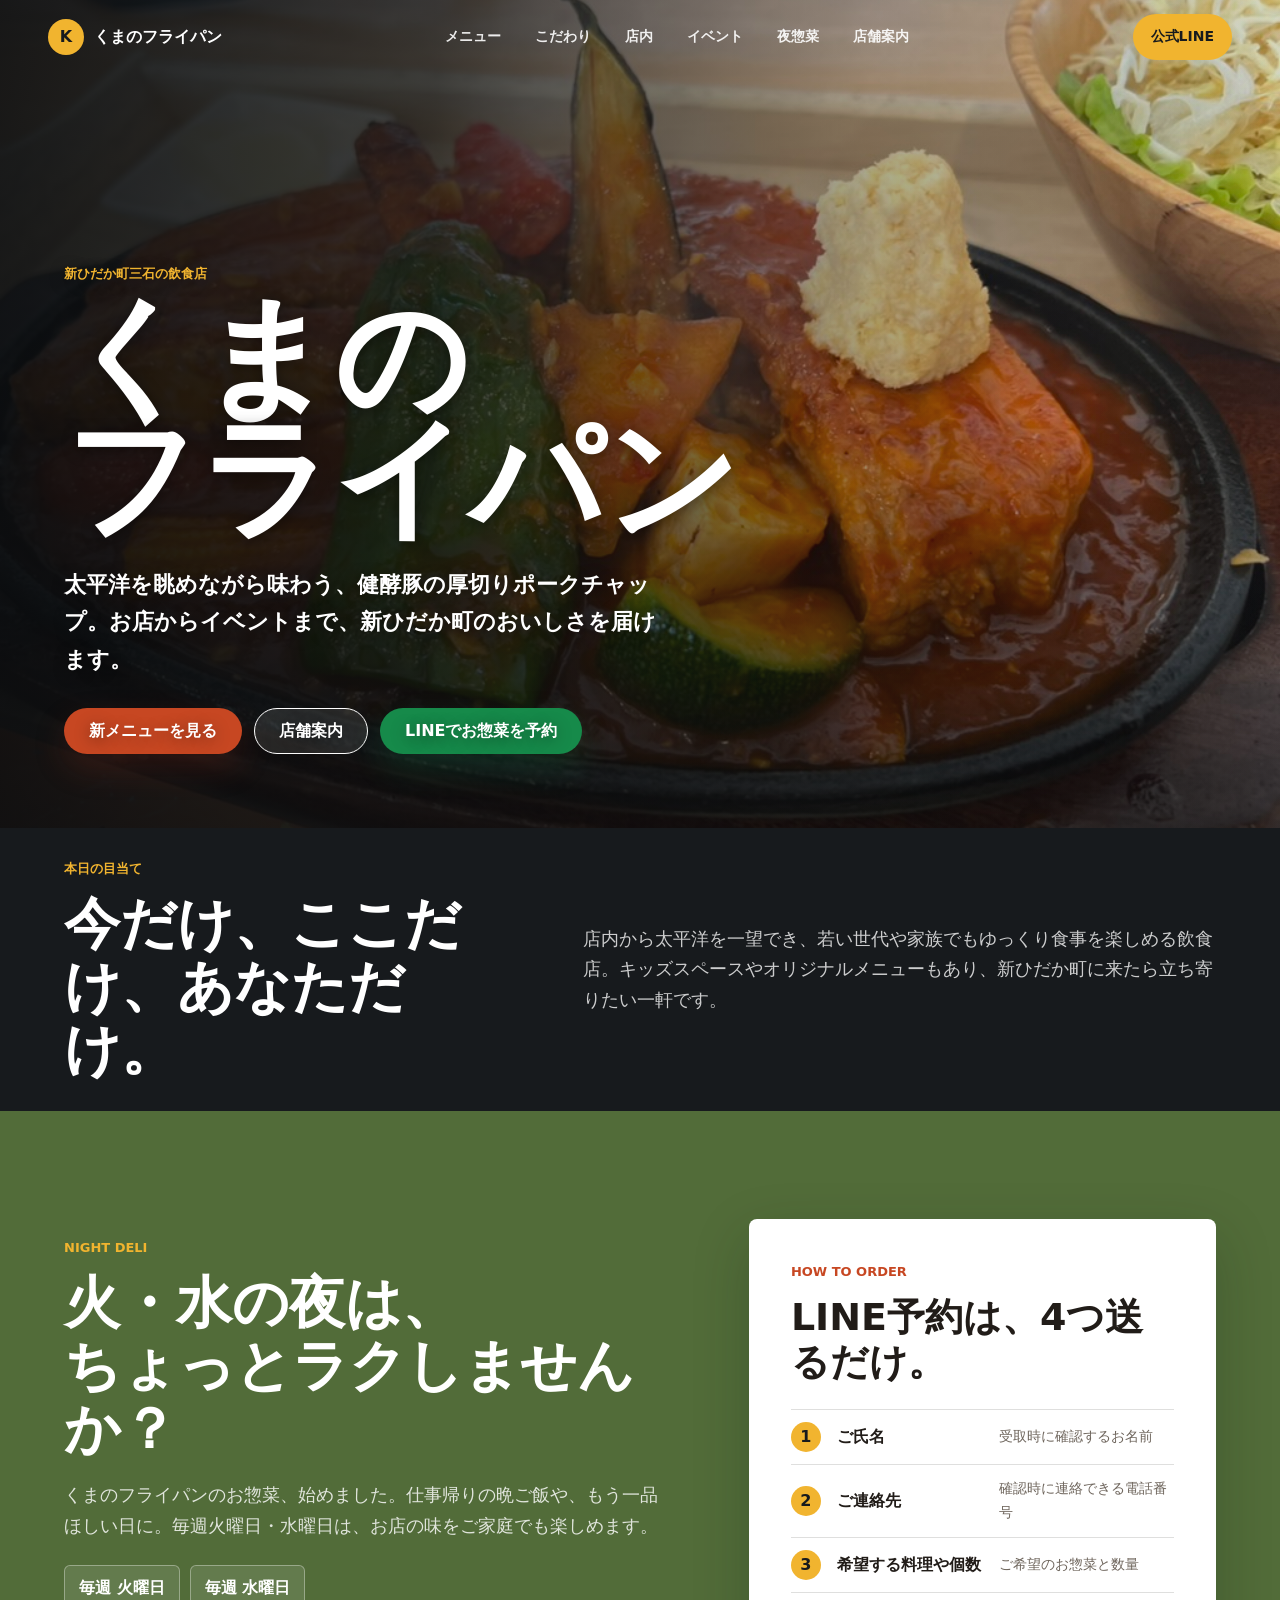
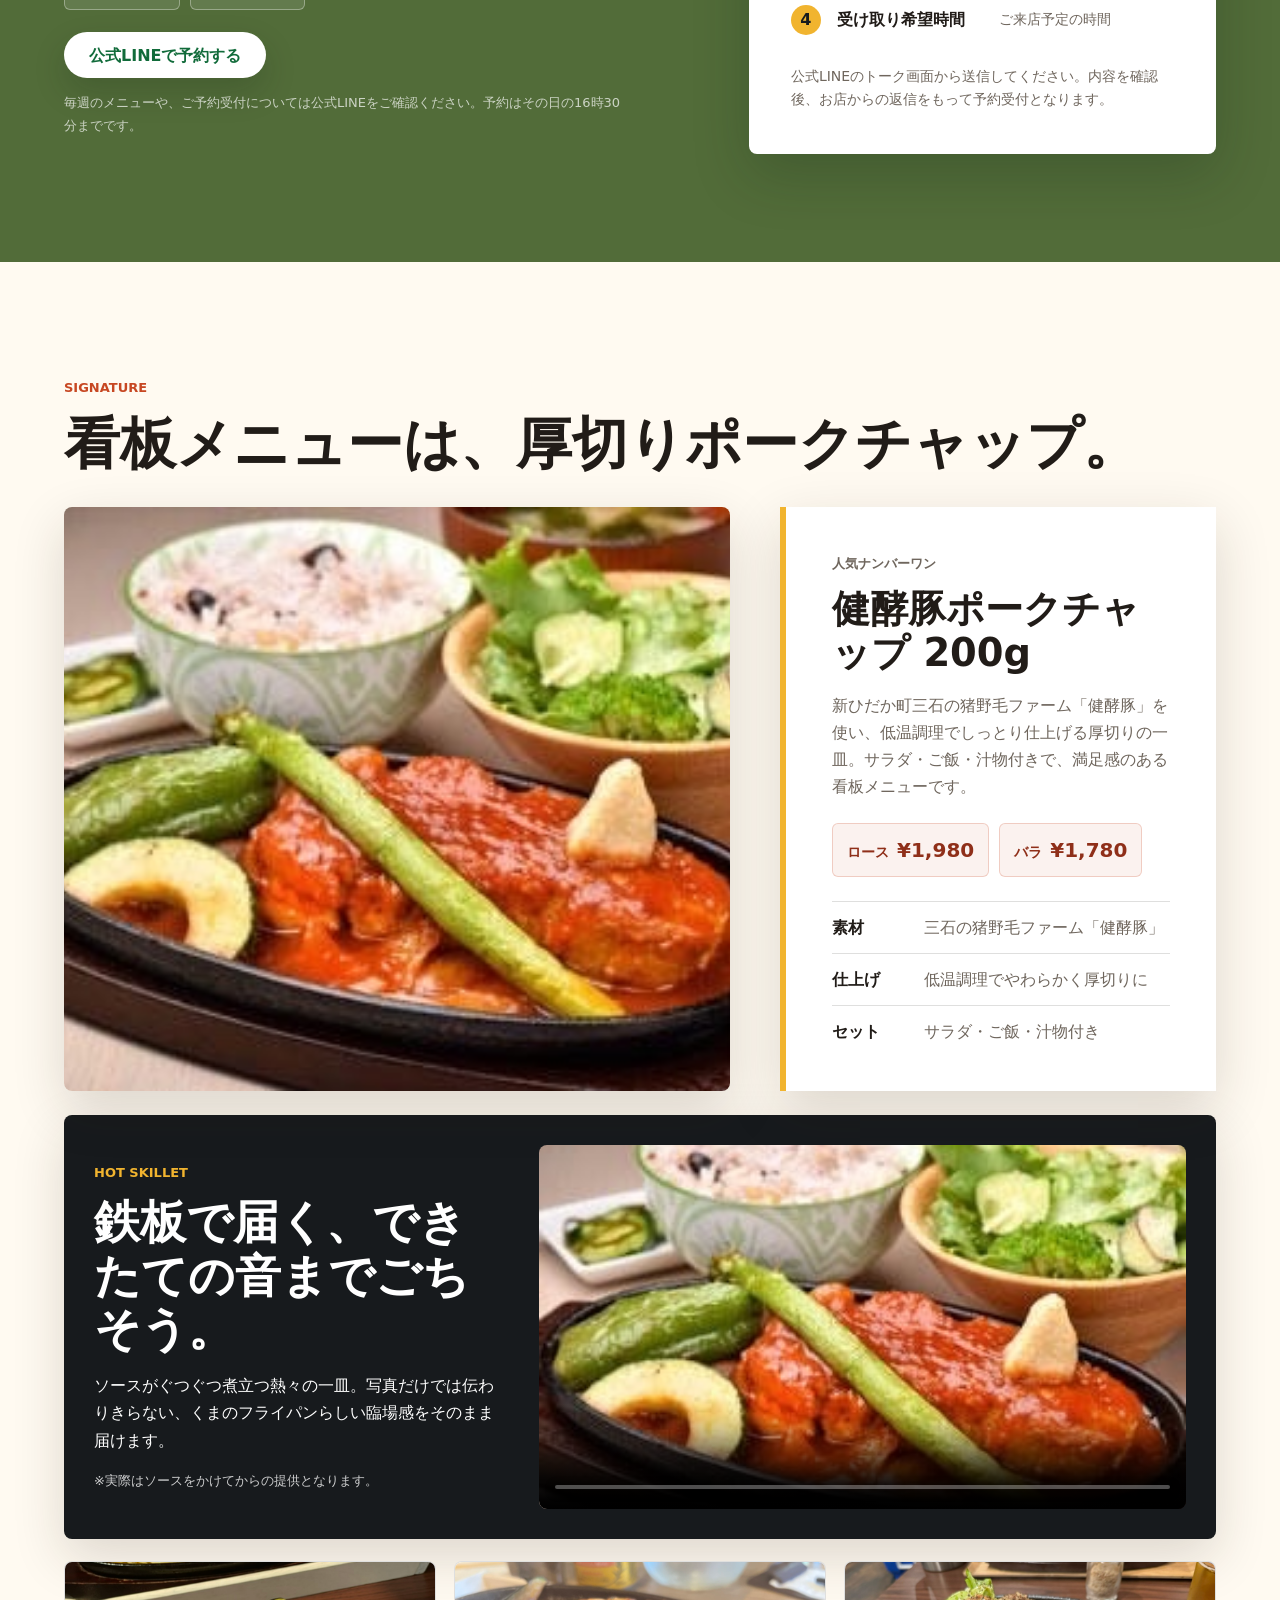
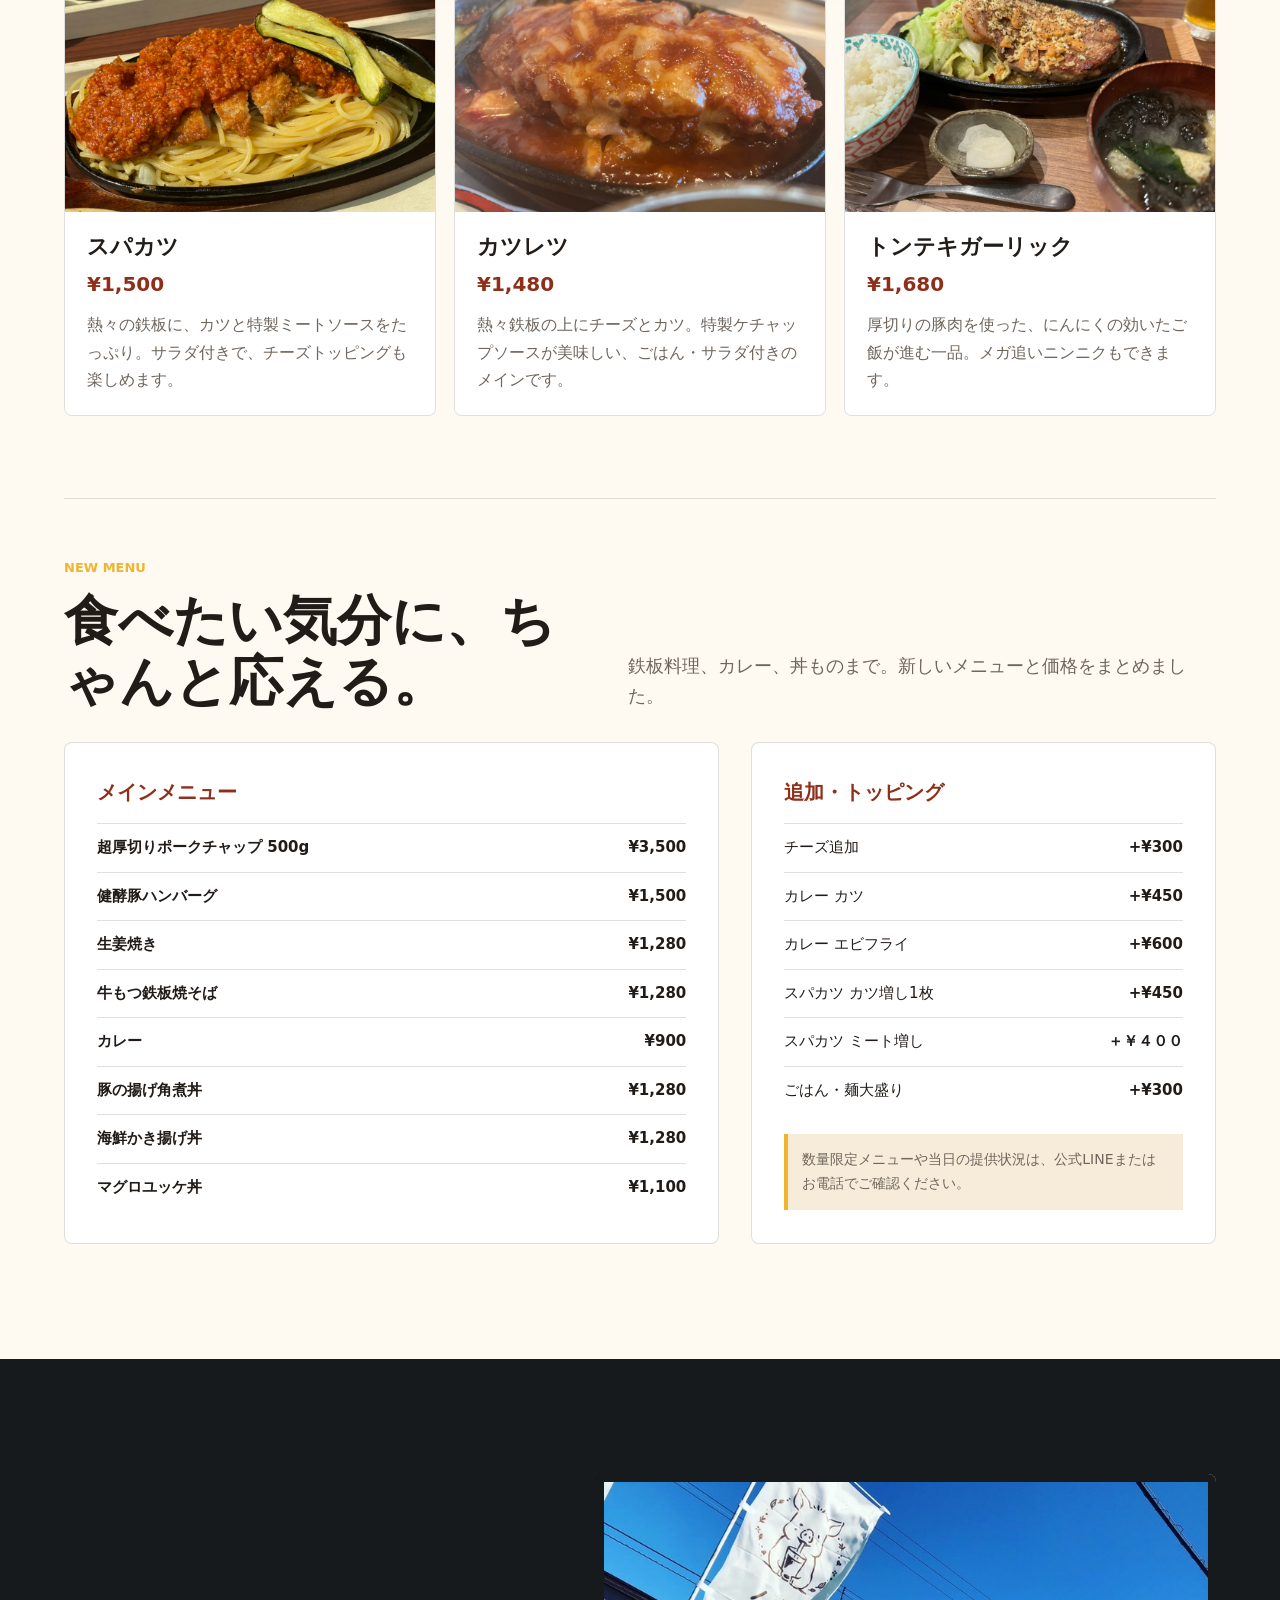
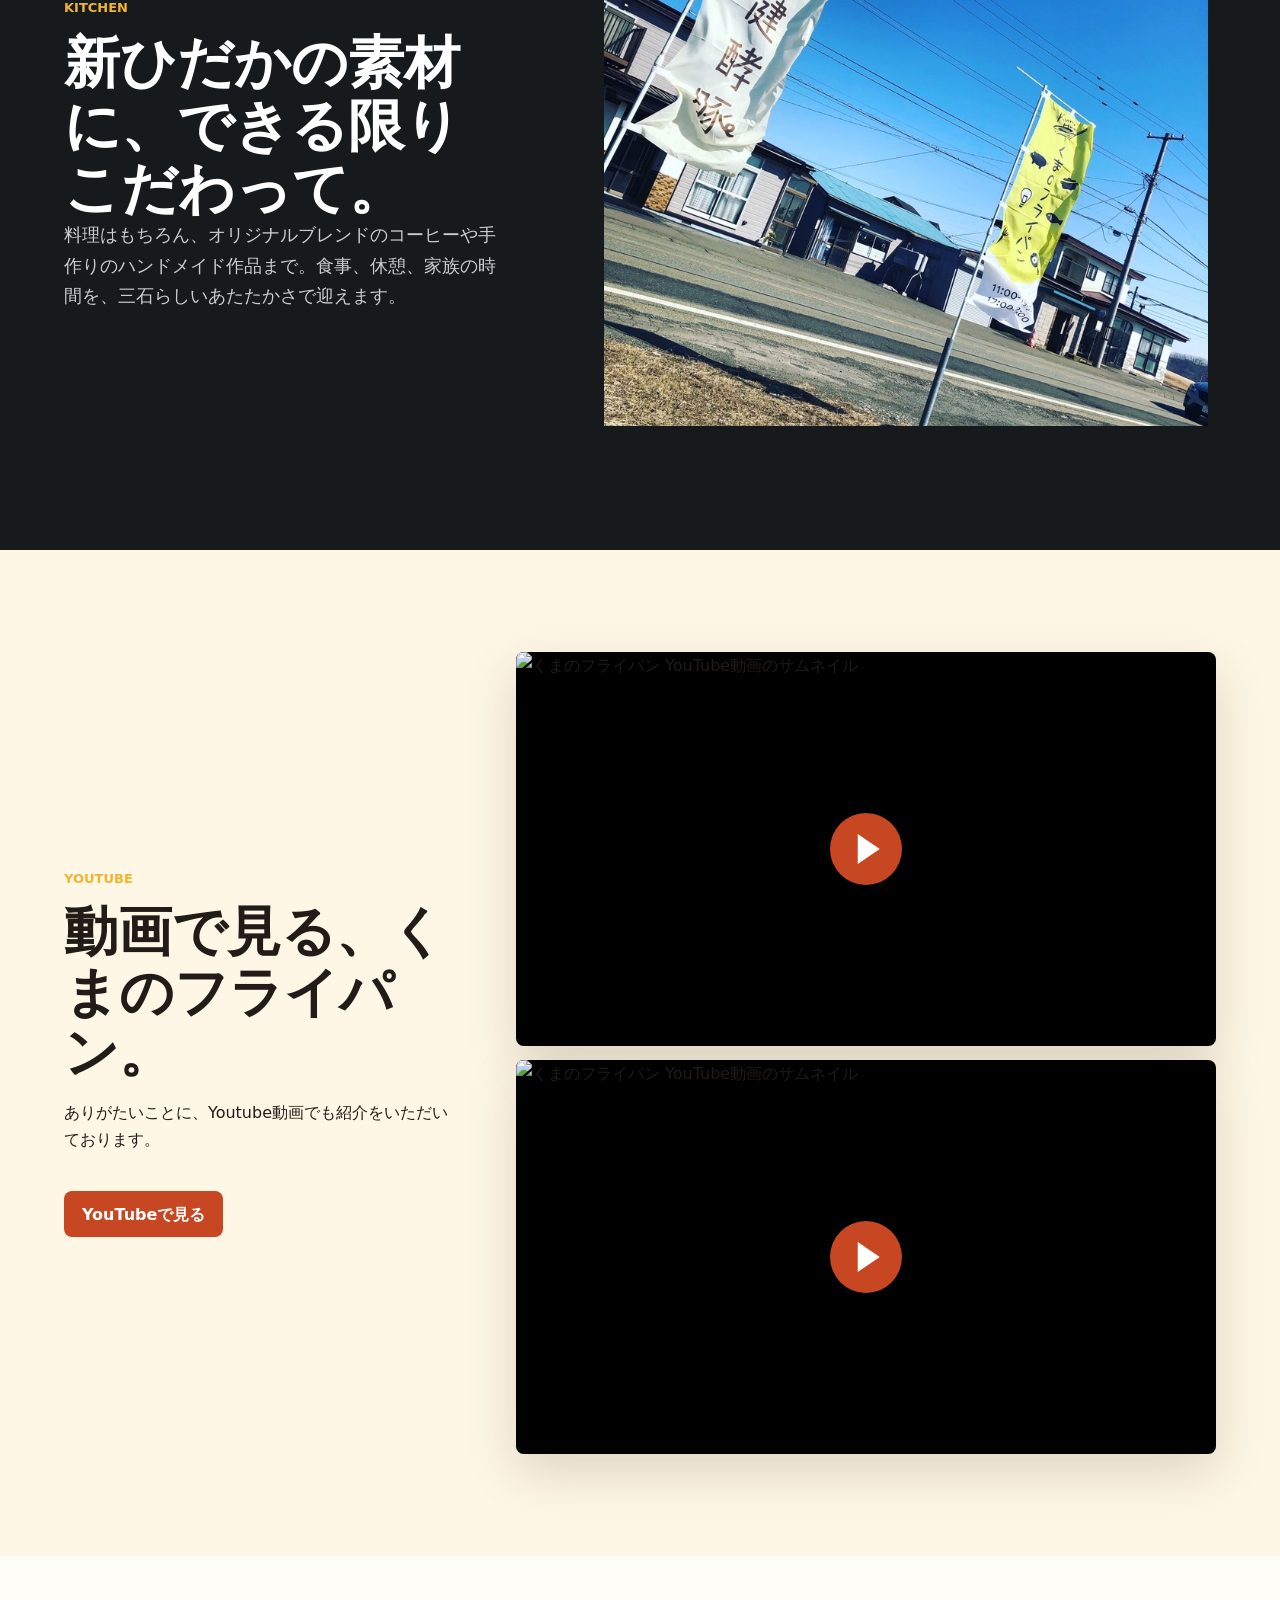
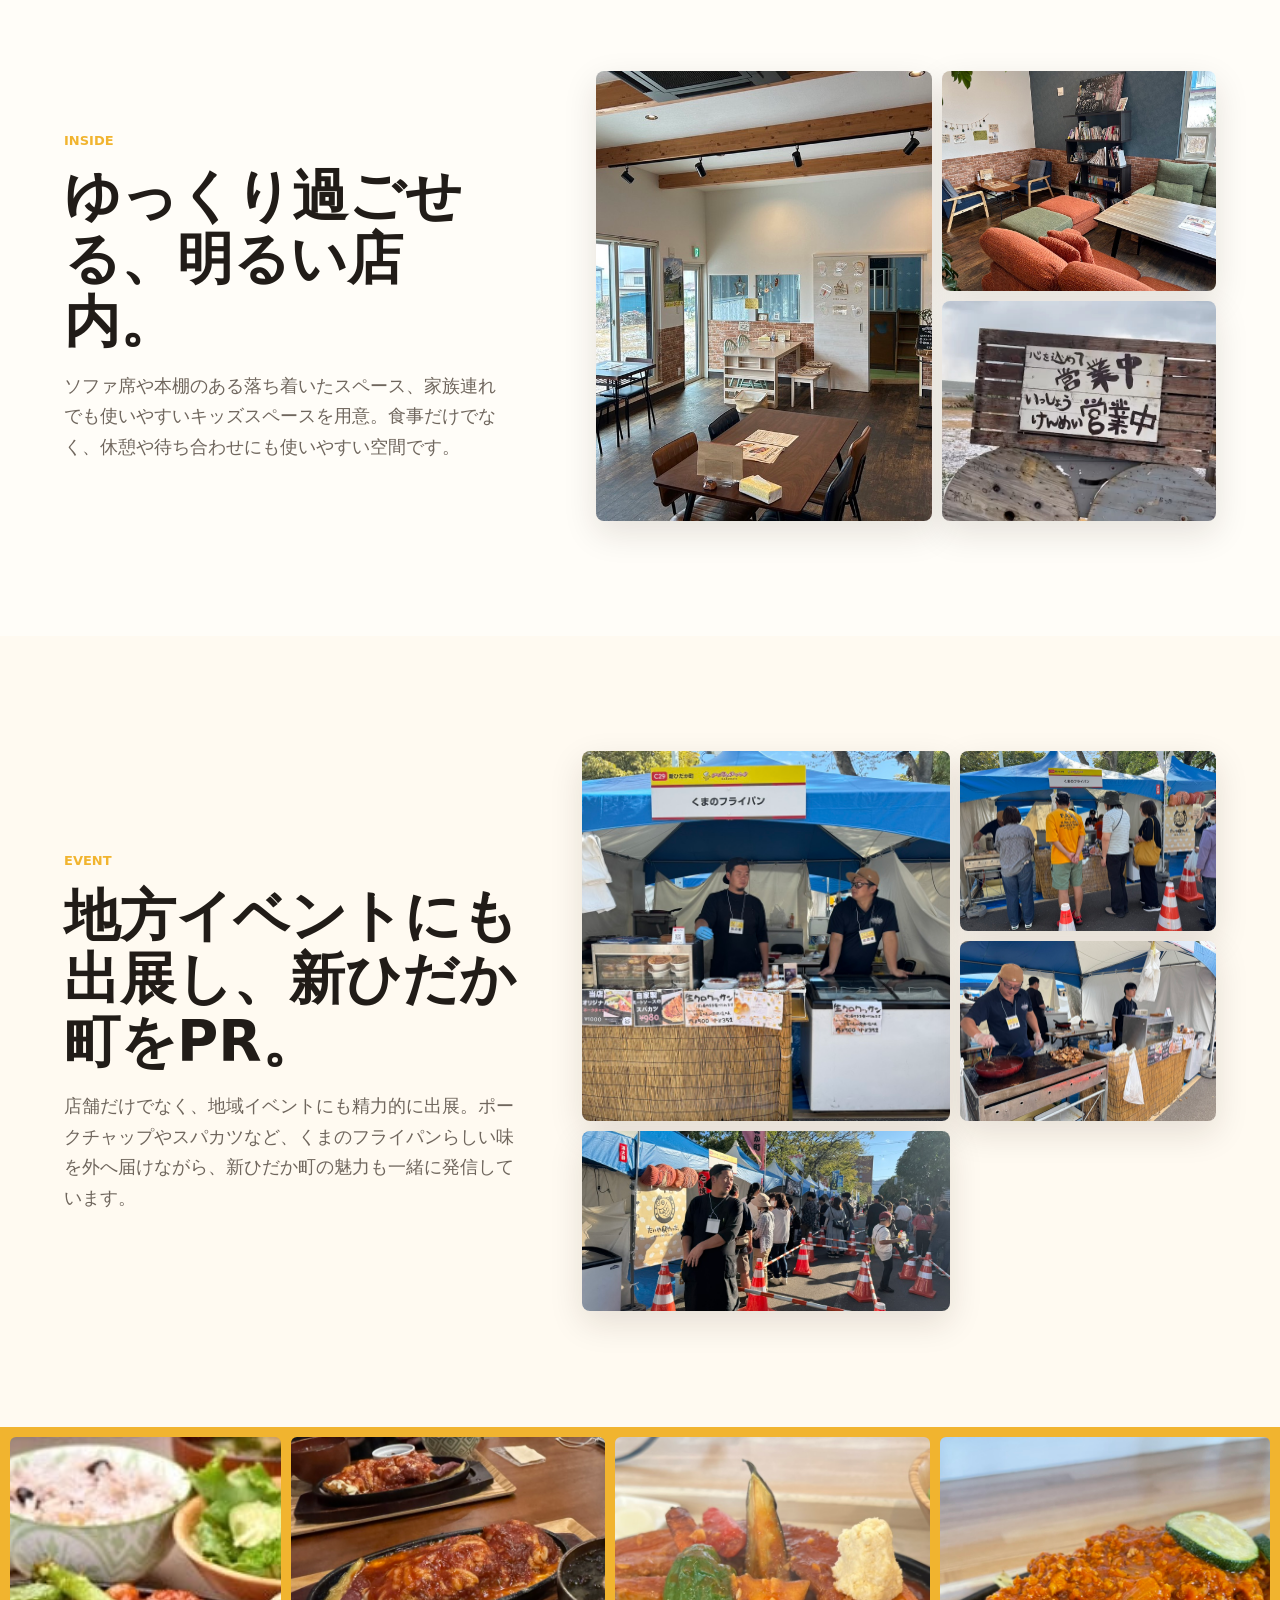
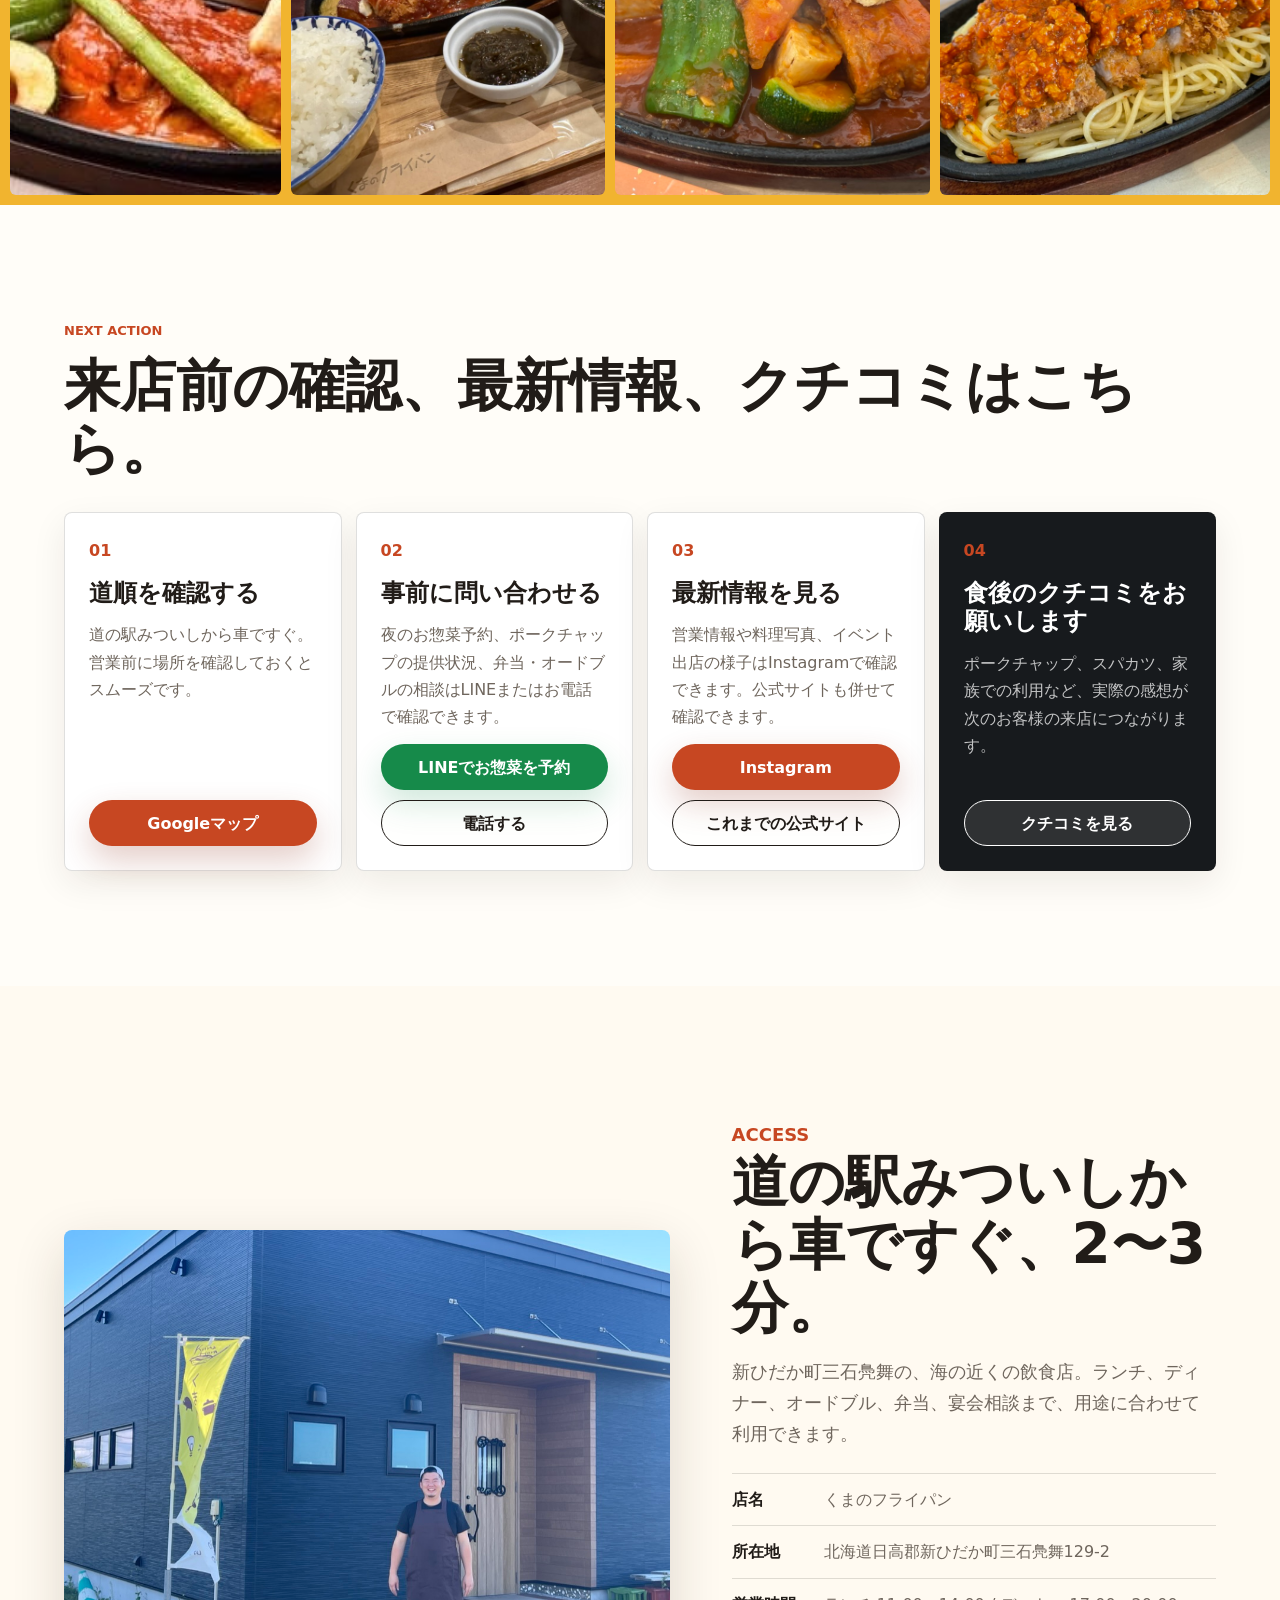
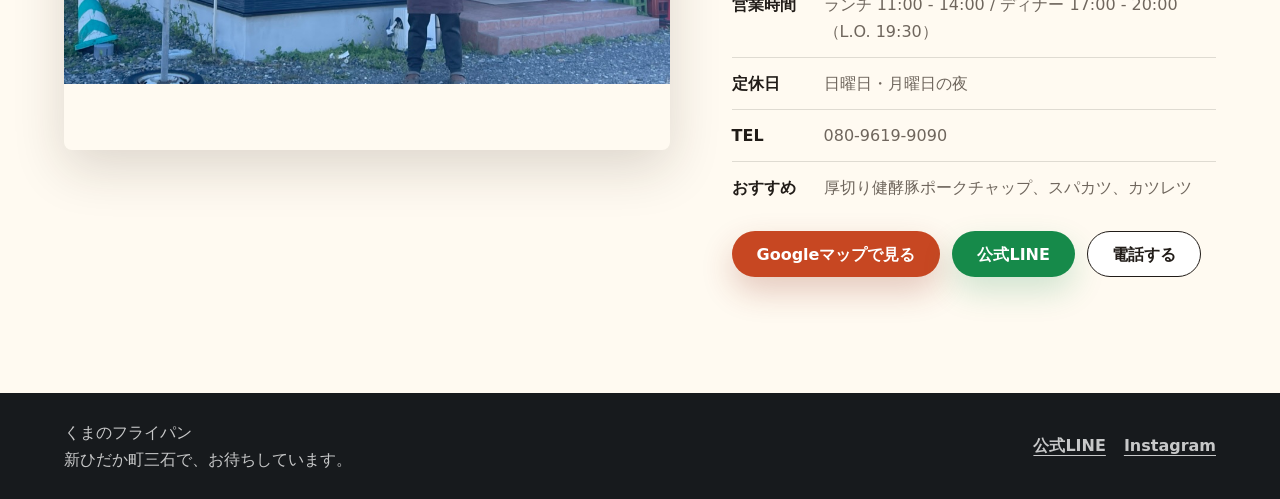
==== commit 2ad86b99: "Normalize meat sauce add-on price format" ====
--- a/index.html
+++ b/index.html
@@ -206,7 +206,7 @@
                 <li><span>カレー カツ</span><strong>+¥450</strong></li>
                 <li><span>カレー エビフライ</span><strong>+¥600</strong></li>
                 <li><span>スパカツ カツ増し1枚</span><strong>+¥450</strong></li>
-                <li><span>スパカツ ミート増し</span><strong>+400円</strong></li>
+                <li><span>スパカツ ミート増し</span><strong>＋￥４００</strong></li>
                 <li><span>ごはん・麺大盛り</span><strong>+¥300</strong></li>
               </ul>
               <p class="menu-note">数量限定メニューや当日の提供状況は、公式LINEまたはお電話でご確認ください。</p>
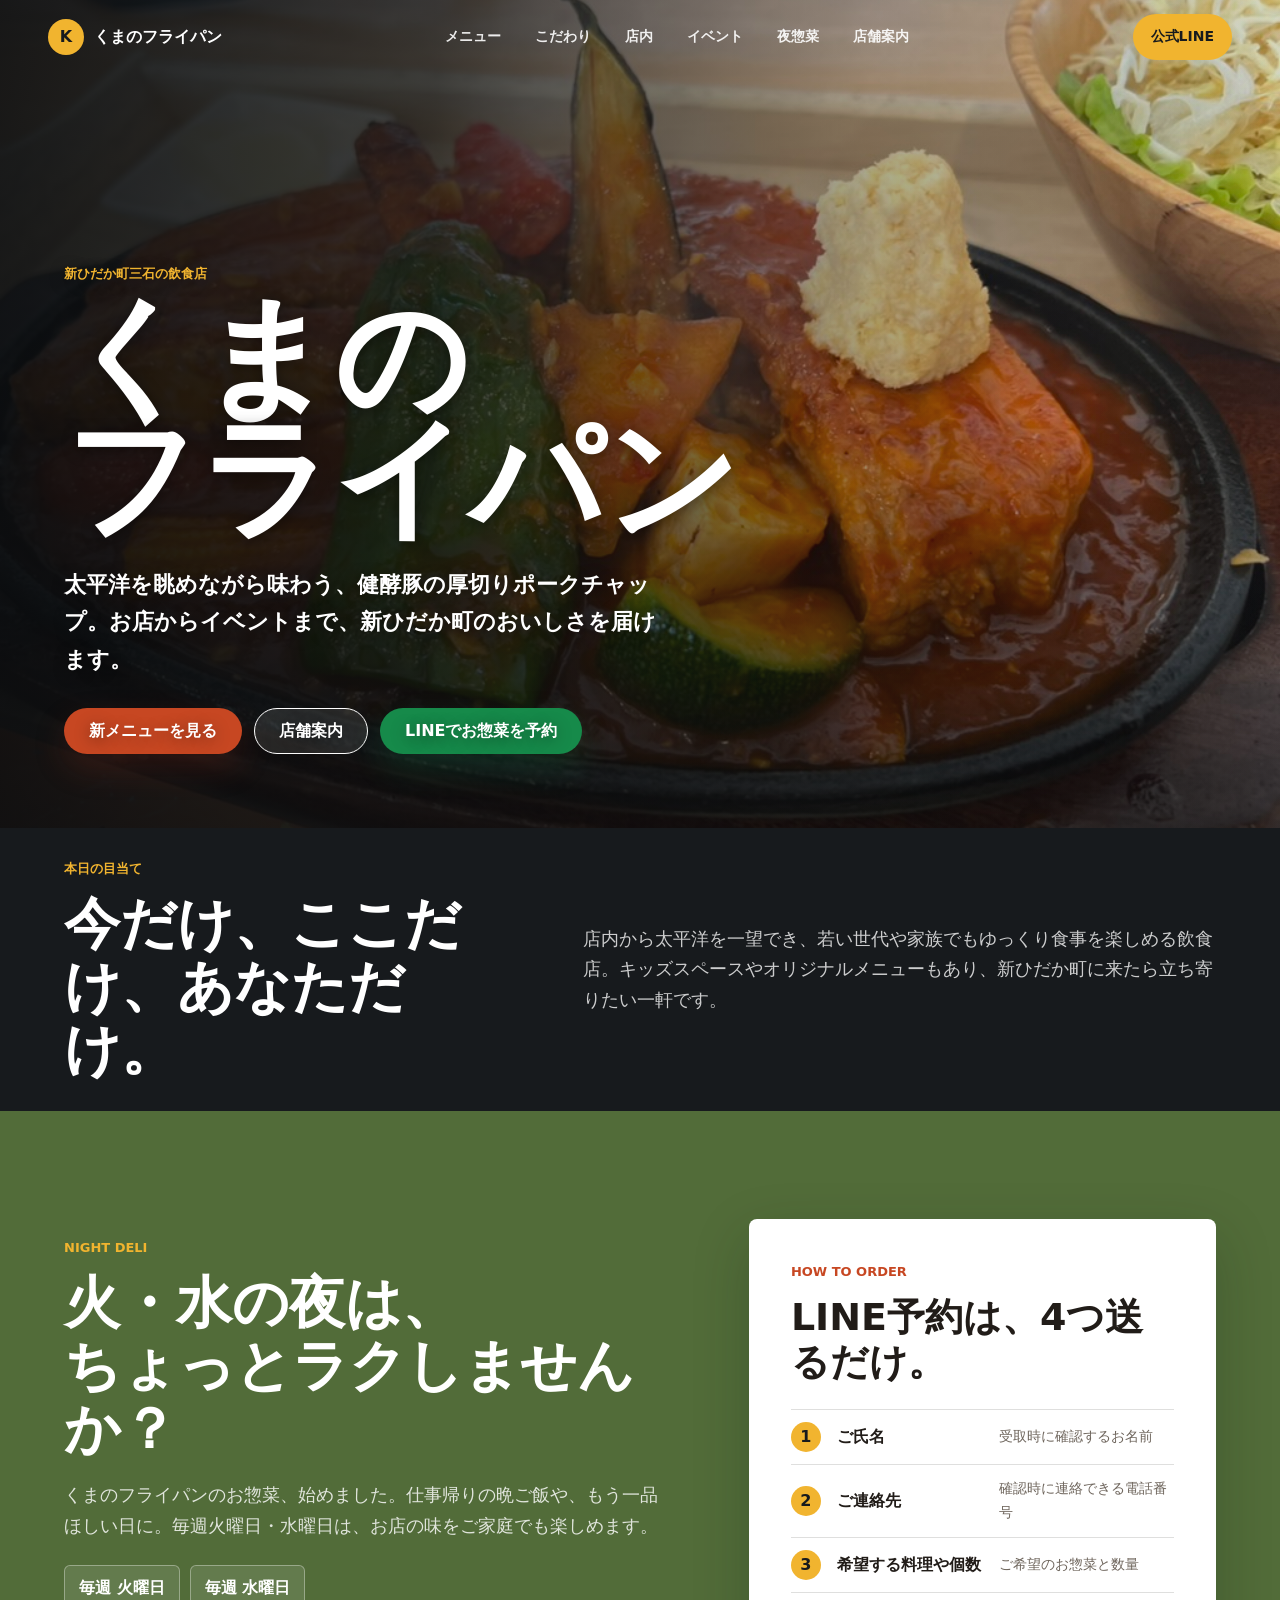
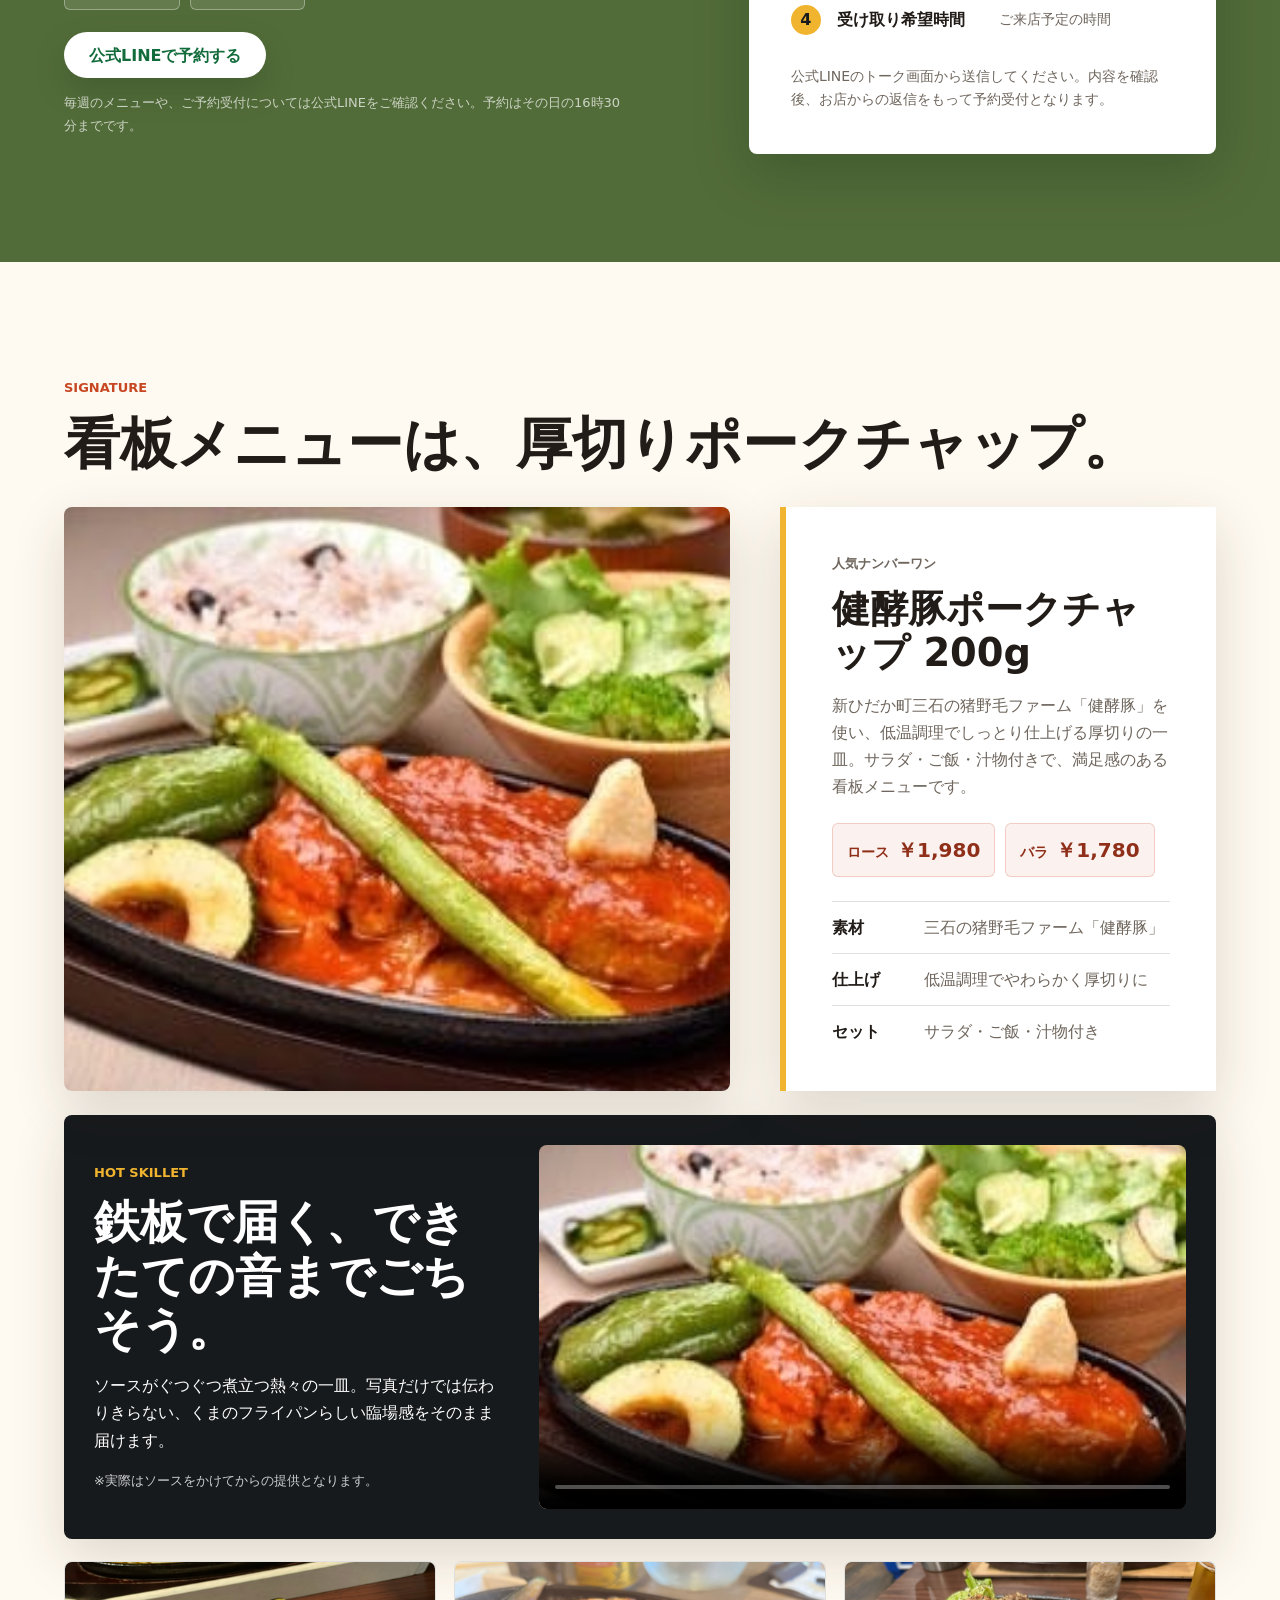
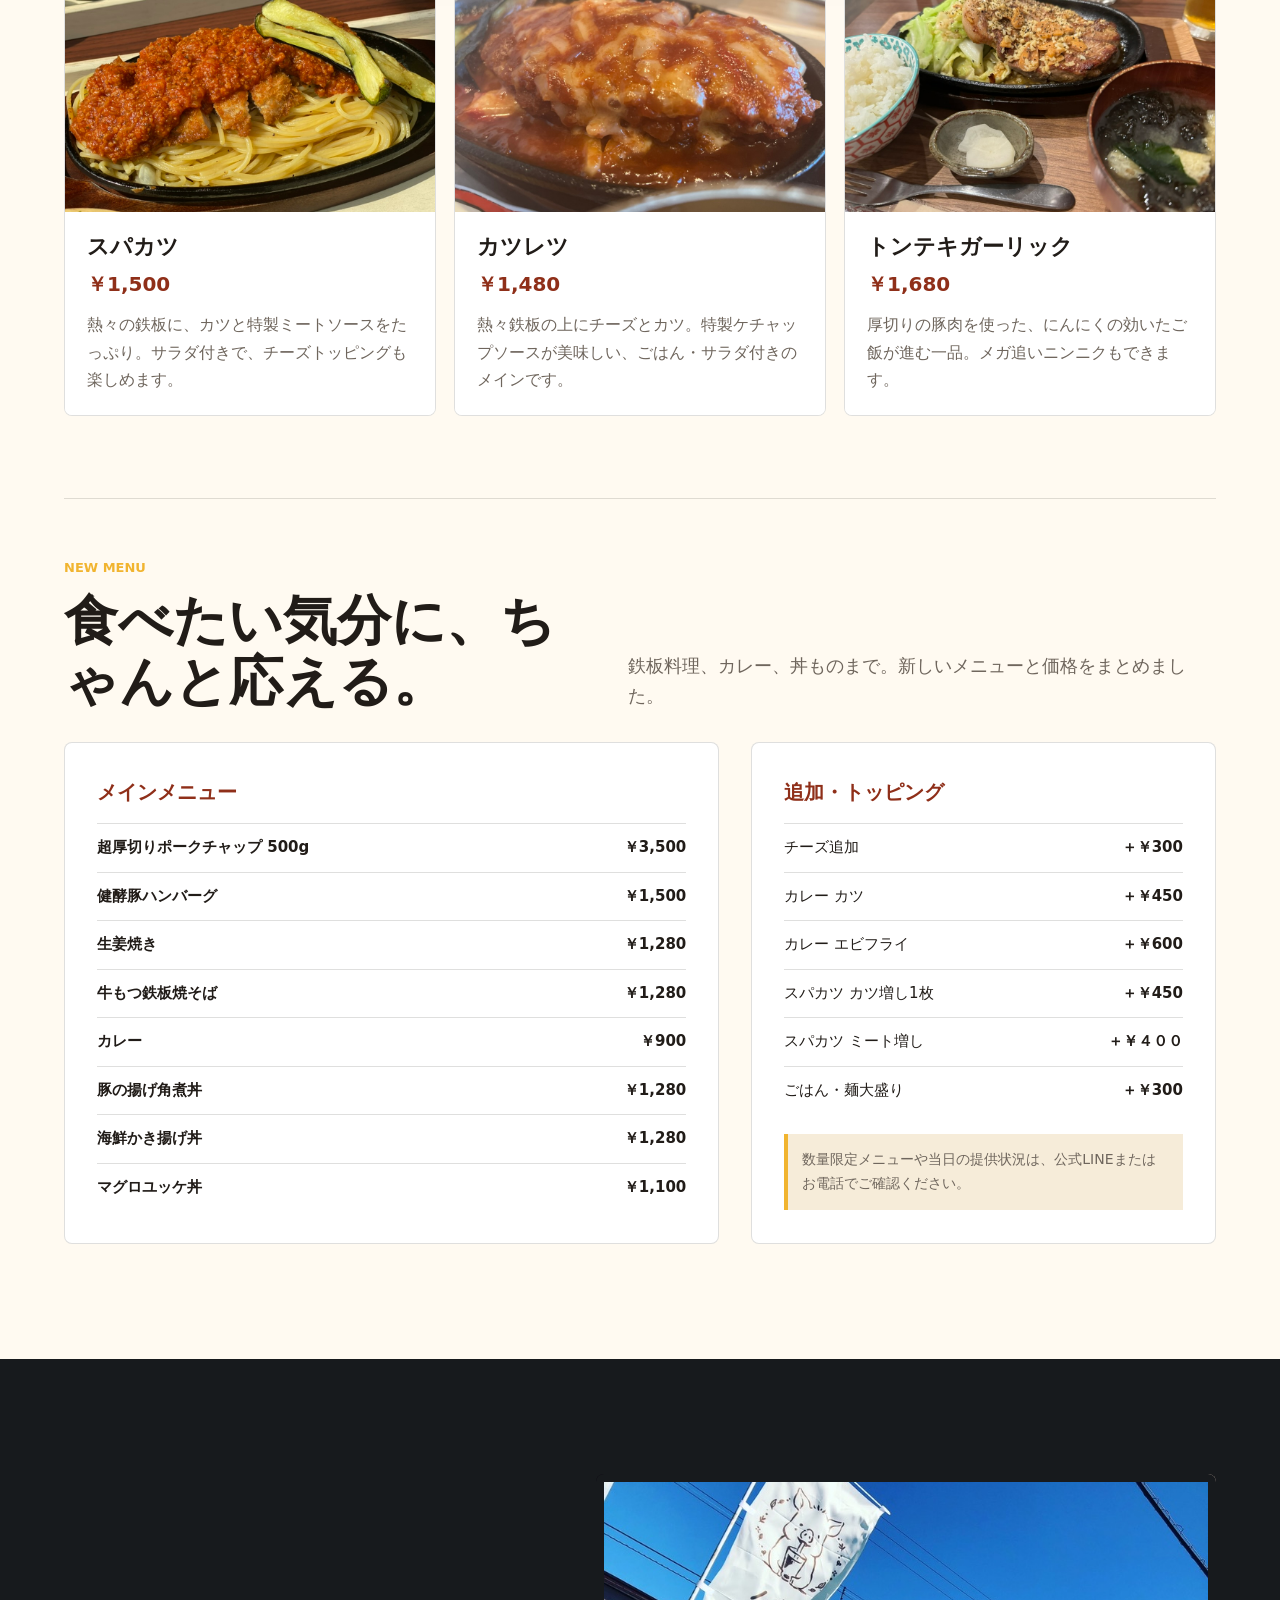
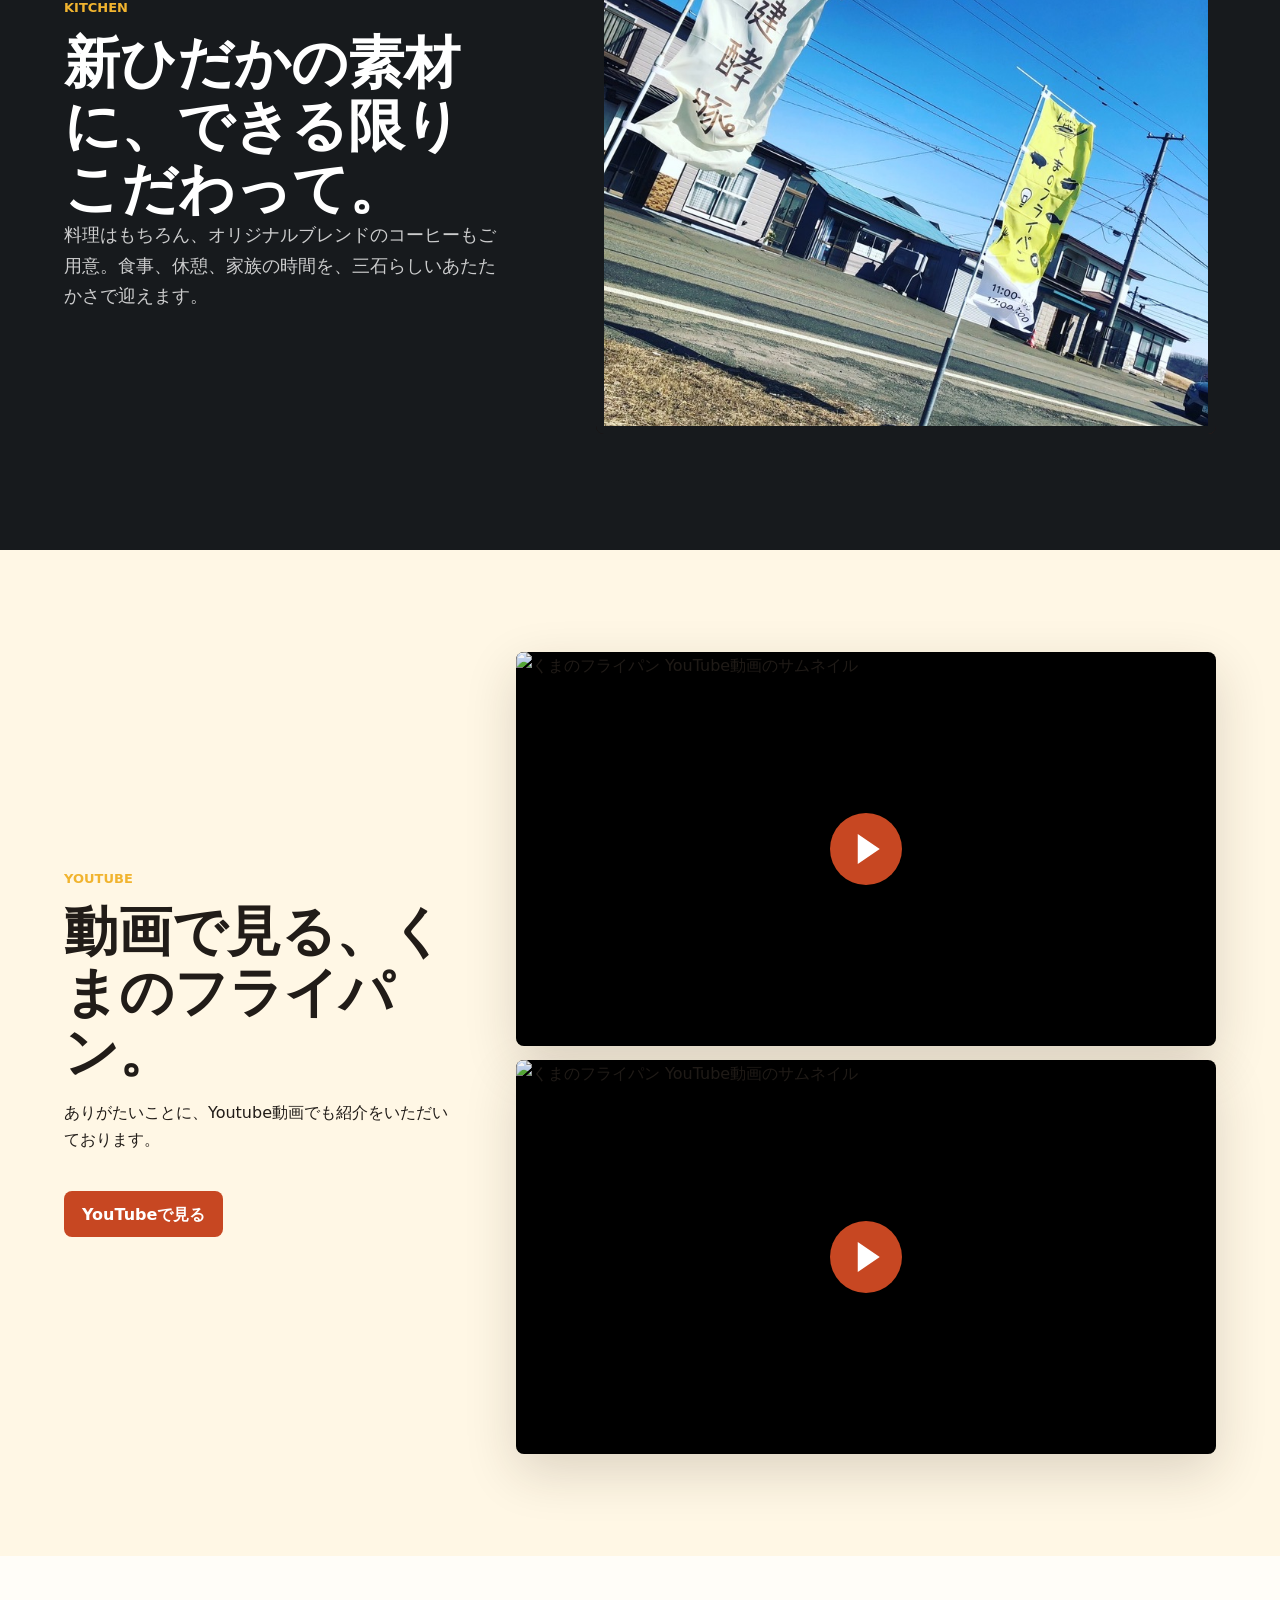
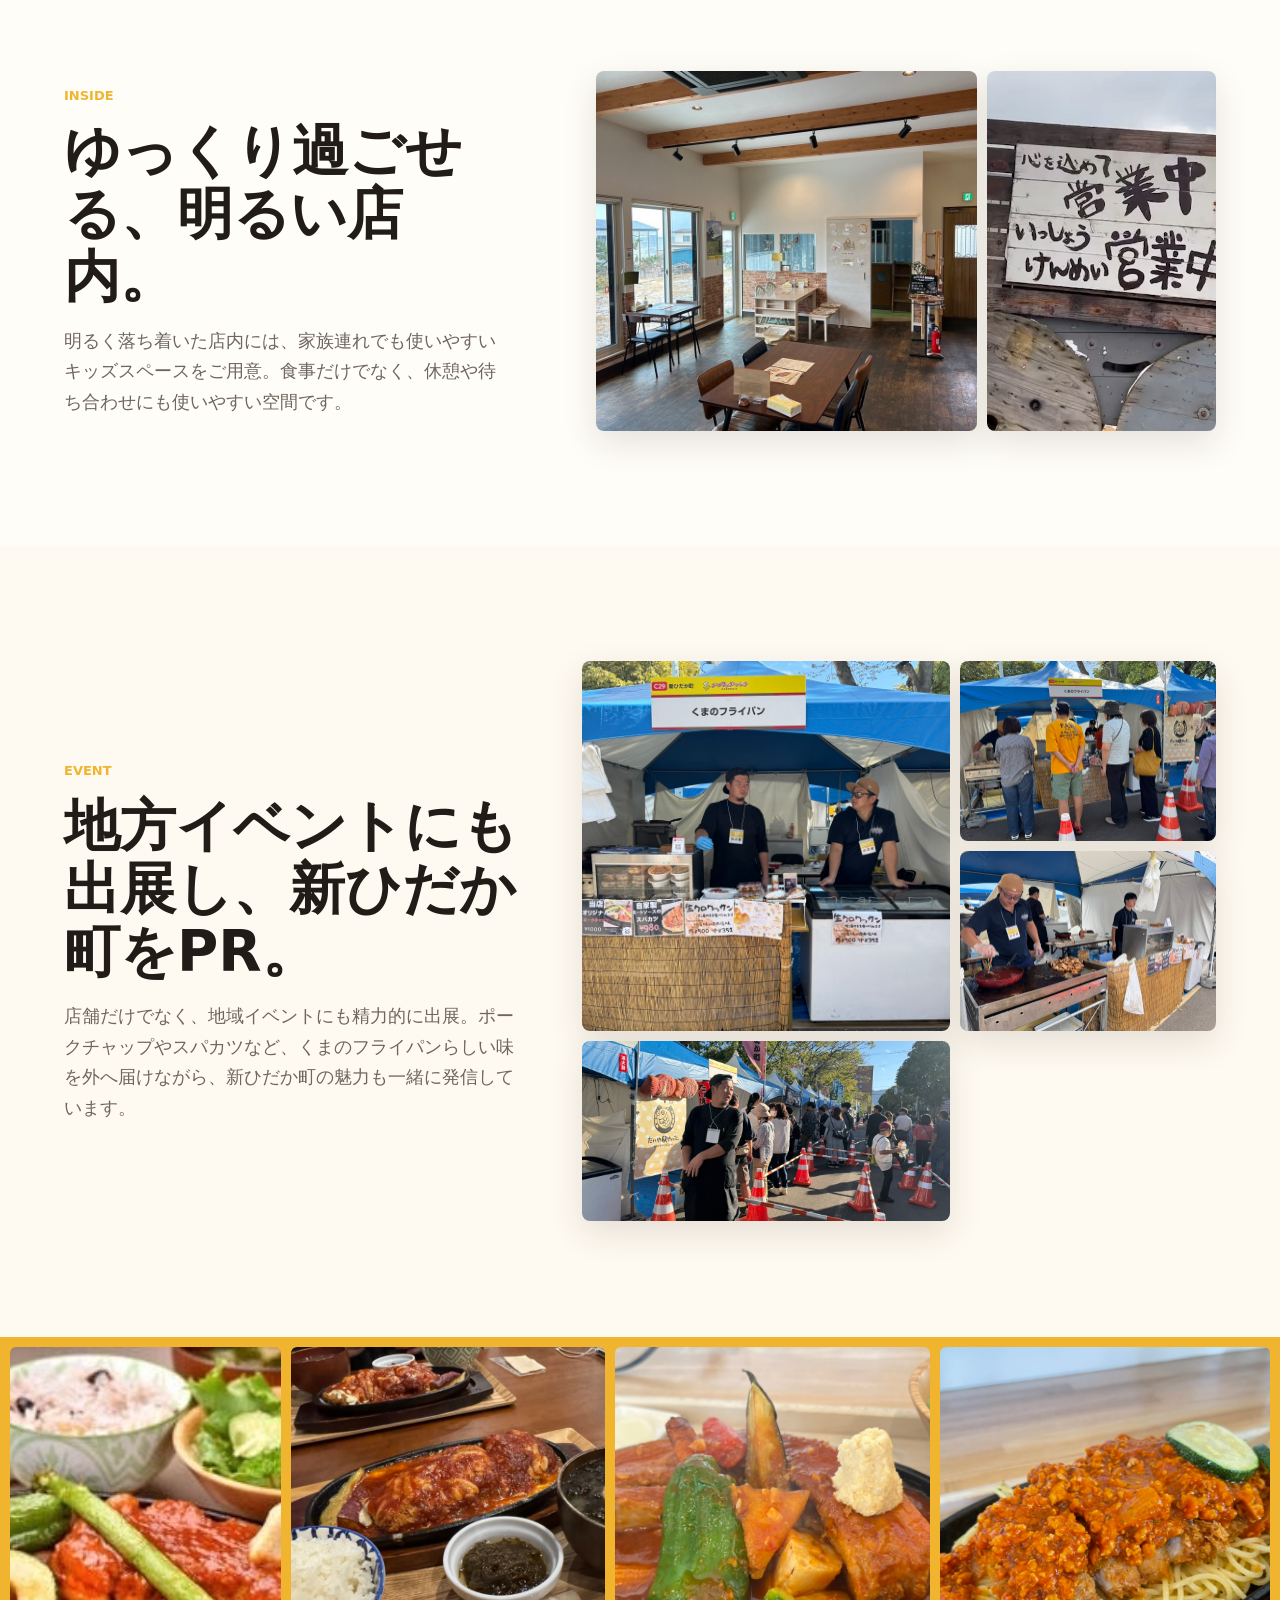
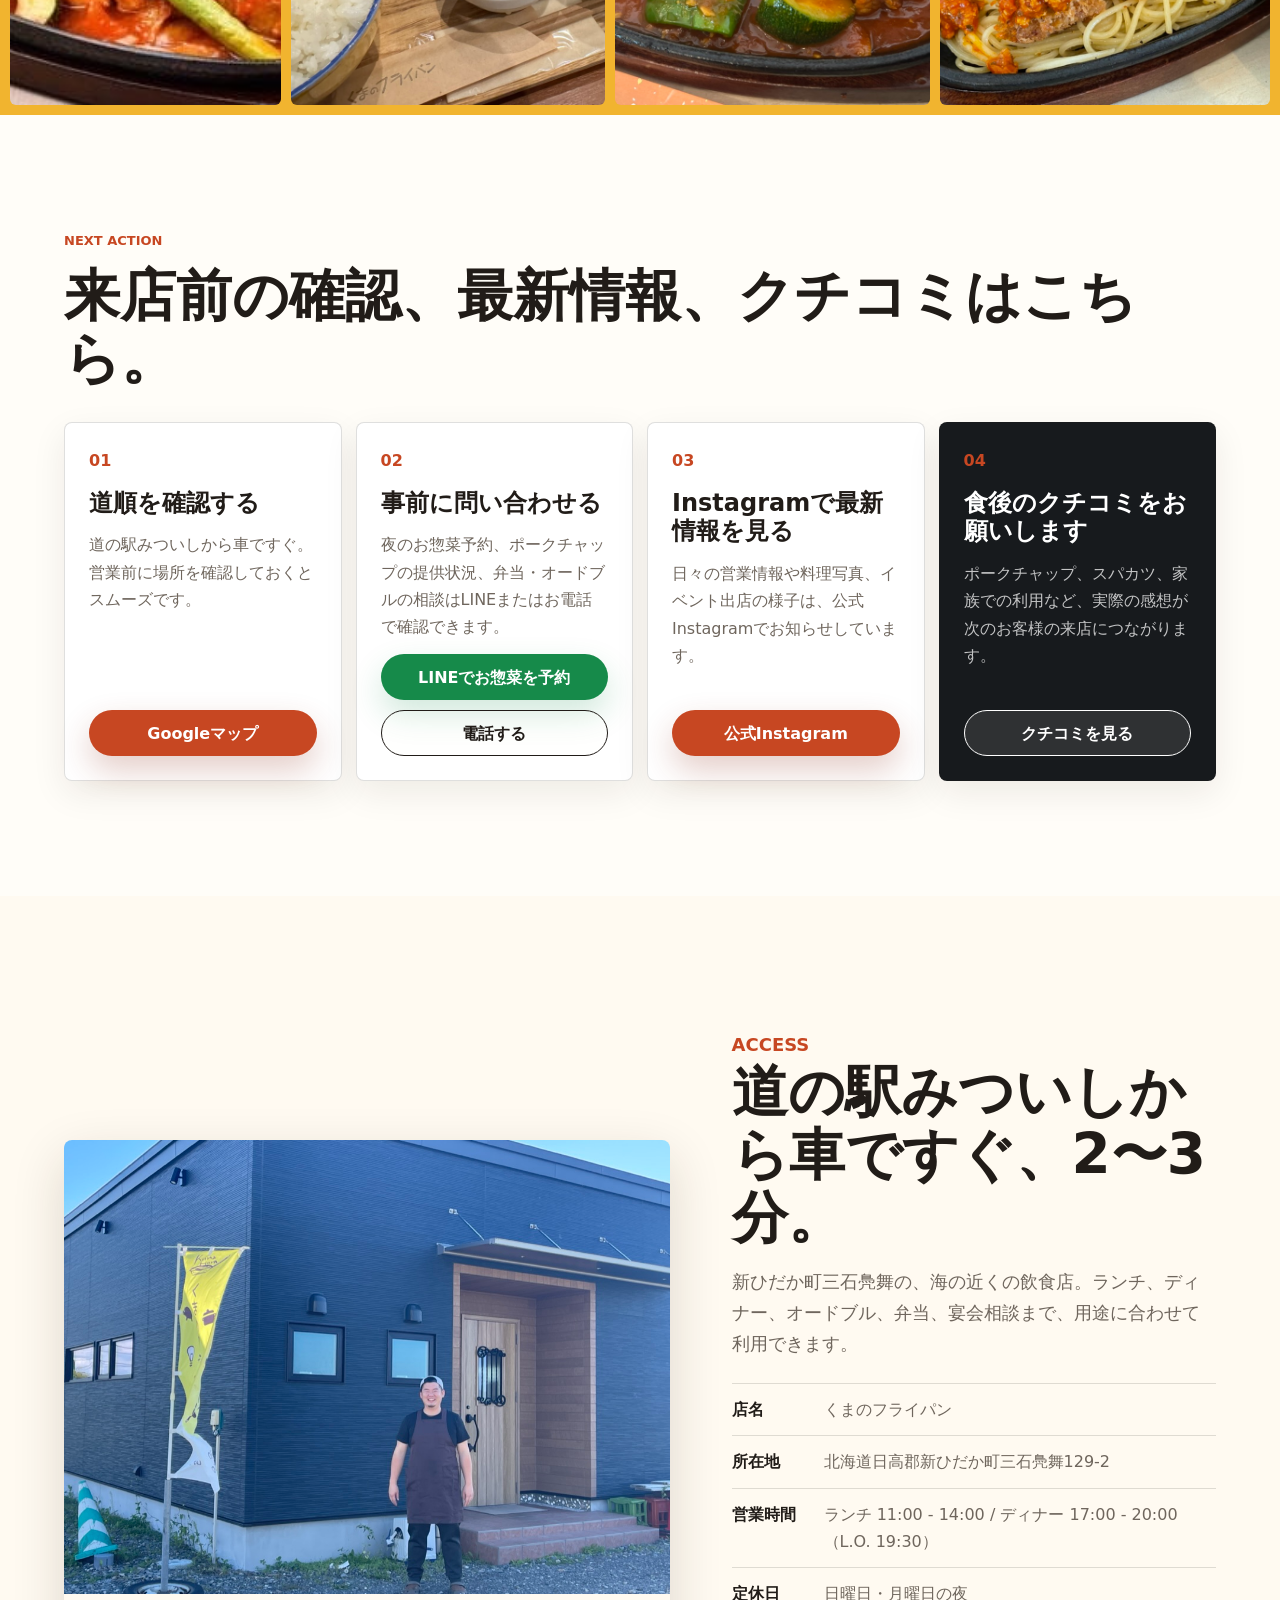
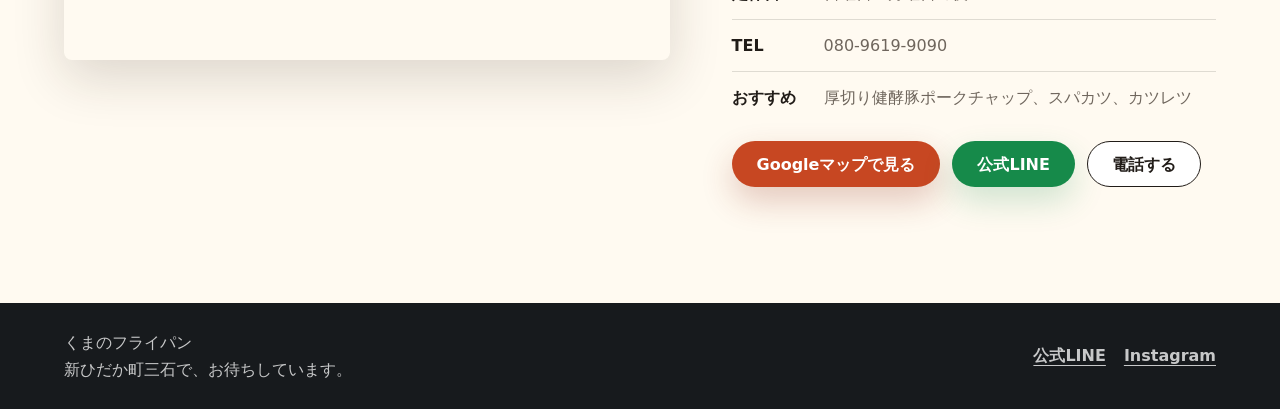
==== commit aa0bf5e6: "Refresh official site content and price formatting" ====
--- a/index.html
+++ b/index.html
@@ -11,10 +11,10 @@
     <meta property="og:title" content="くまのフライパン | 新ひだか町三石のポークチャップ">
     <meta property="og:description" content="地元ブランド豚・健酵豚の厚切りポークチャップを、熱々のひと皿で。新メニューと店舗情報をご案内します。">
     <meta property="og:type" content="website">
-    <meta property="og:url" content="https://hokkaido-gadget.github.io/kumahura/">
-    <meta property="og:image" content="https://hokkaido-gadget.github.io/kumahura/assets/pork-veg-skillet.jpeg">
+    <meta property="og:url" content="https://kuma-hura.com/">
+    <meta property="og:image" content="https://kuma-hura.com/assets/pork-veg-skillet.jpeg">
     <meta name="twitter:card" content="summary_large_image">
-    <link rel="stylesheet" href="styles.css?v=20260903-menu-update">
+    <link rel="stylesheet" href="styles.css?v=20260903-official-site">
   </head>
   <body>
     <header class="site-header" aria-label="サイトヘッダー">
@@ -108,8 +108,8 @@
               新ひだか町三石の猪野毛ファーム「健酵豚」を使い、低温調理でしっとり仕上げる厚切りの一皿。サラダ・ご飯・汁物付きで、満足感のある看板メニューです。
             </p>
             <div class="signature-price" aria-label="健酵豚ポークチャップの価格">
-              <span>ロース <strong>¥1,980</strong></span>
-              <span>バラ <strong>¥1,780</strong></span>
+              <span>ロース <strong>￥1,980</strong></span>
+              <span>バラ <strong>￥1,780</strong></span>
             </div>
             <dl class="dish-points">
               <div>
@@ -155,7 +155,7 @@
             <img src="assets/katsu-pasta-close.jpeg" alt="鉄板に盛られたスパカツ">
             <div>
               <h3>スパカツ</h3>
-              <p class="menu-card-price">¥1,500</p>
+              <p class="menu-card-price">￥1,500</p>
               <p>熱々の鉄板に、カツと特製ミートソースをたっぷり。サラダ付きで、チーズトッピングも楽しめます。</p>
             </div>
           </article>
@@ -163,7 +163,7 @@
             <img src="assets/cheese-katsu-close.jpeg" alt="チーズがとろけるカツの鉄板メニュー">
             <div>
               <h3>カツレツ</h3>
-              <p class="menu-card-price">¥1,480</p>
+              <p class="menu-card-price">￥1,480</p>
               <p>熱々鉄板の上にチーズとカツ。特製ケチャップソースが美味しい、ごはん・サラダ付きのメインです。</p>
             </div>
           </article>
@@ -171,7 +171,7 @@
             <img src="assets/steak-set.jpeg" alt="ステーキ定食">
             <div>
               <h3>トンテキガーリック</h3>
-              <p class="menu-card-price">¥1,680</p>
+              <p class="menu-card-price">￥1,680</p>
               <p>厚切りの豚肉を使った、にんにくの効いたご飯が進む一品。メガ追いニンニクもできます。</p>
             </div>
           </article>
@@ -189,25 +189,25 @@
             <section class="menu-category" aria-labelledby="main-dishes-title">
               <h4 id="main-dishes-title">メインメニュー</h4>
               <dl class="price-list">
-                <div><dt>超厚切りポークチャップ 500g</dt><dd>¥3,500</dd></div>
-                <div><dt>健酵豚ハンバーグ</dt><dd>¥1,500</dd></div>
-                <div><dt>生姜焼き</dt><dd>¥1,280</dd></div>
-                <div><dt>牛もつ鉄板焼そば</dt><dd>¥1,280</dd></div>
-                <div><dt>カレー</dt><dd>¥900</dd></div>
-                <div><dt>豚の揚げ角煮丼</dt><dd>¥1,280</dd></div>
-                <div><dt>海鮮かき揚げ丼</dt><dd>¥1,280</dd></div>
-                <div><dt>マグロユッケ丼</dt><dd>¥1,100</dd></div>
+                <div><dt>超厚切りポークチャップ 500g</dt><dd>￥3,500</dd></div>
+                <div><dt>健酵豚ハンバーグ</dt><dd>￥1,500</dd></div>
+                <div><dt>生姜焼き</dt><dd>￥1,280</dd></div>
+                <div><dt>牛もつ鉄板焼そば</dt><dd>￥1,280</dd></div>
+                <div><dt>カレー</dt><dd>￥900</dd></div>
+                <div><dt>豚の揚げ角煮丼</dt><dd>￥1,280</dd></div>
+                <div><dt>海鮮かき揚げ丼</dt><dd>￥1,280</dd></div>
+                <div><dt>マグロユッケ丼</dt><dd>￥1,100</dd></div>
               </dl>
             </section>
             <section class="menu-category toppings" aria-labelledby="toppings-title">
               <h4 id="toppings-title">追加・トッピング</h4>
               <ul>
-                <li><span>チーズ追加</span><strong>+¥300</strong></li>
-                <li><span>カレー カツ</span><strong>+¥450</strong></li>
-                <li><span>カレー エビフライ</span><strong>+¥600</strong></li>
-                <li><span>スパカツ カツ増し1枚</span><strong>+¥450</strong></li>
+                <li><span>チーズ追加</span><strong>＋￥300</strong></li>
+                <li><span>カレー カツ</span><strong>＋￥450</strong></li>
+                <li><span>カレー エビフライ</span><strong>＋￥600</strong></li>
+                <li><span>スパカツ カツ増し1枚</span><strong>＋￥450</strong></li>
                 <li><span>スパカツ ミート増し</span><strong>＋￥４００</strong></li>
-                <li><span>ごはん・麺大盛り</span><strong>+¥300</strong></li>
+                <li><span>ごはん・麺大盛り</span><strong>＋￥300</strong></li>
               </ul>
               <p class="menu-note">数量限定メニューや当日の提供状況は、公式LINEまたはお電話でご確認ください。</p>
             </section>
@@ -221,7 +221,7 @@
             <p class="section-kicker">Kitchen</p>
             <h2 id="story-title">新ひだかの素材に、できる限りこだわって。</h2>
             <p>
-              料理はもちろん、オリジナルブレンドのコーヒーや手作りのハンドメイド作品まで。食事、休憩、家族の時間を、三石らしいあたたかさで迎えます。
+              料理はもちろん、オリジナルブレンドのコーヒーもご用意。食事、休憩、家族の時間を、三石らしいあたたかさで迎えます。
             </p>
           </div>
           <div class="story-images">
@@ -257,12 +257,11 @@
           <p class="section-kicker">Inside</p>
           <h2 id="interior-title">ゆっくり過ごせる、明るい店内。</h2>
           <p>
-            ソファ席や本棚のある落ち着いたスペース、家族連れでも使いやすいキッズスペースを用意。食事だけでなく、休憩や待ち合わせにも使いやすい空間です。
-          </p>
-        </div>
-        <div class="interior-grid" aria-label="店内写真">
+            明るく落ち着いた店内には、家族連れでも使いやすいキッズスペースをご用意。食事だけでなく、休憩や待ち合わせにも使いやすい空間です。
+          </p>
+        </div>
+        <div class="interior-grid interior-grid-current" aria-label="店内と店舗周辺の写真">
           <img class="interior-large" src="assets/interior-wide.jpeg" alt="窓から光が入るくまのフライパンの店内">
-          <img src="assets/interior-lounge.jpeg" alt="ソファ席と本棚のある店内スペース">
           <img src="assets/open-sign-ocean.jpeg" alt="海の近くにある営業中の看板">
         </div>
       </section>
@@ -313,12 +312,9 @@
           </article>
           <article class="action-card">
             <span>03</span>
-            <h3>最新情報を見る</h3>
-            <p>営業情報や料理写真、イベント出店の様子はInstagramで確認できます。公式サイトも併せて確認できます。</p>
-            <div class="button-stack">
-              <a class="button primary" href="https://www.instagram.com/kuma_hura" target="_blank" rel="noopener">Instagram</a>
-              <a class="button secondary" href="https://kuma-hura.com/" target="_blank" rel="noopener">これまでの公式サイト</a>
-            </div>
+            <h3>Instagramで最新情報を見る</h3>
+            <p>日々の営業情報や料理写真、イベント出店の様子は、公式Instagramでお知らせしています。</p>
+            <a class="button primary" href="https://www.instagram.com/kuma_hura" target="_blank" rel="noopener">公式Instagram</a>
           </article>
           <article class="action-card review-card">
             <span>04</span>
--- a/styles.css
+++ b/styles.css
@@ -841,6 +841,15 @@
   grid-row: span 2;
 }
 
+.interior-grid-current {
+  grid-template-columns: 1.25fr 0.75fr;
+  grid-auto-rows: 360px;
+}
+
+.interior-grid.interior-grid-current .interior-large {
+  grid-row: auto;
+}
+
 .gallery {
   display: grid;
   grid-template-columns: 0.86fr 1fr 1fr 1.05fr;
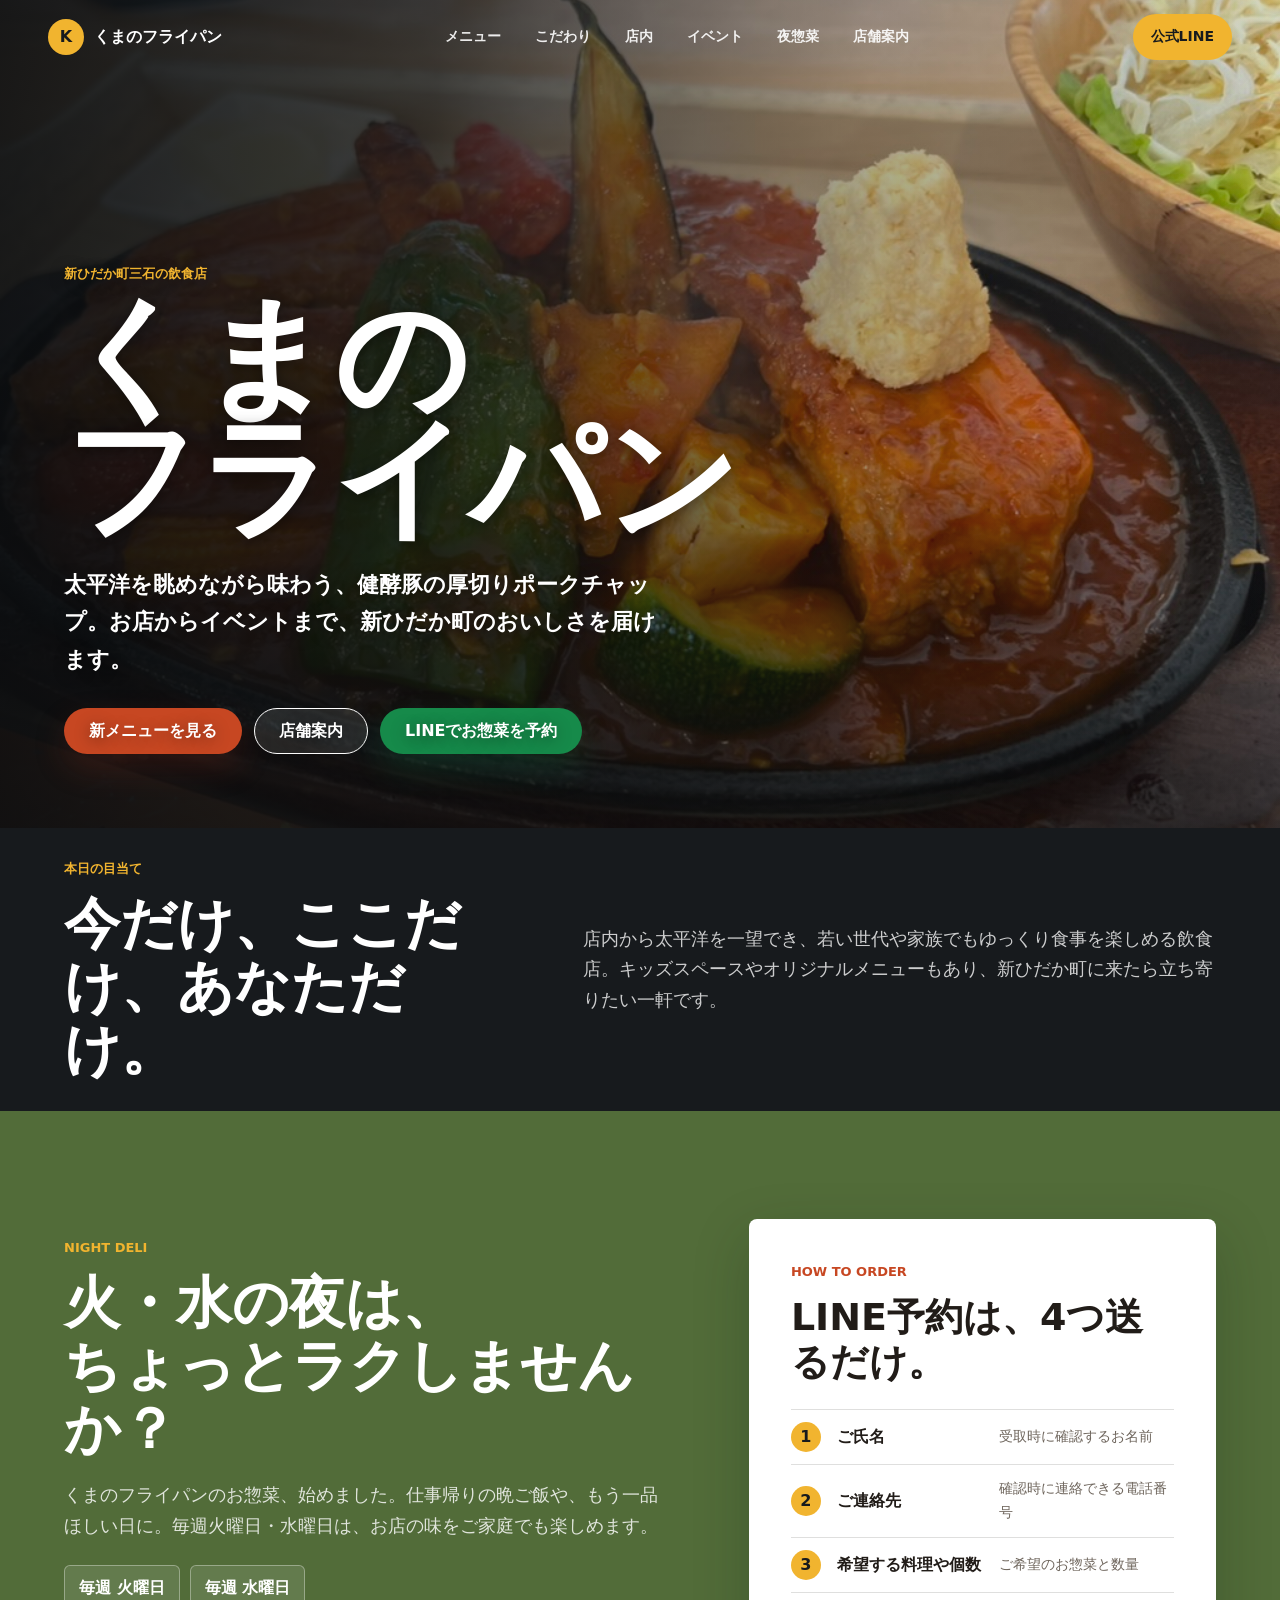
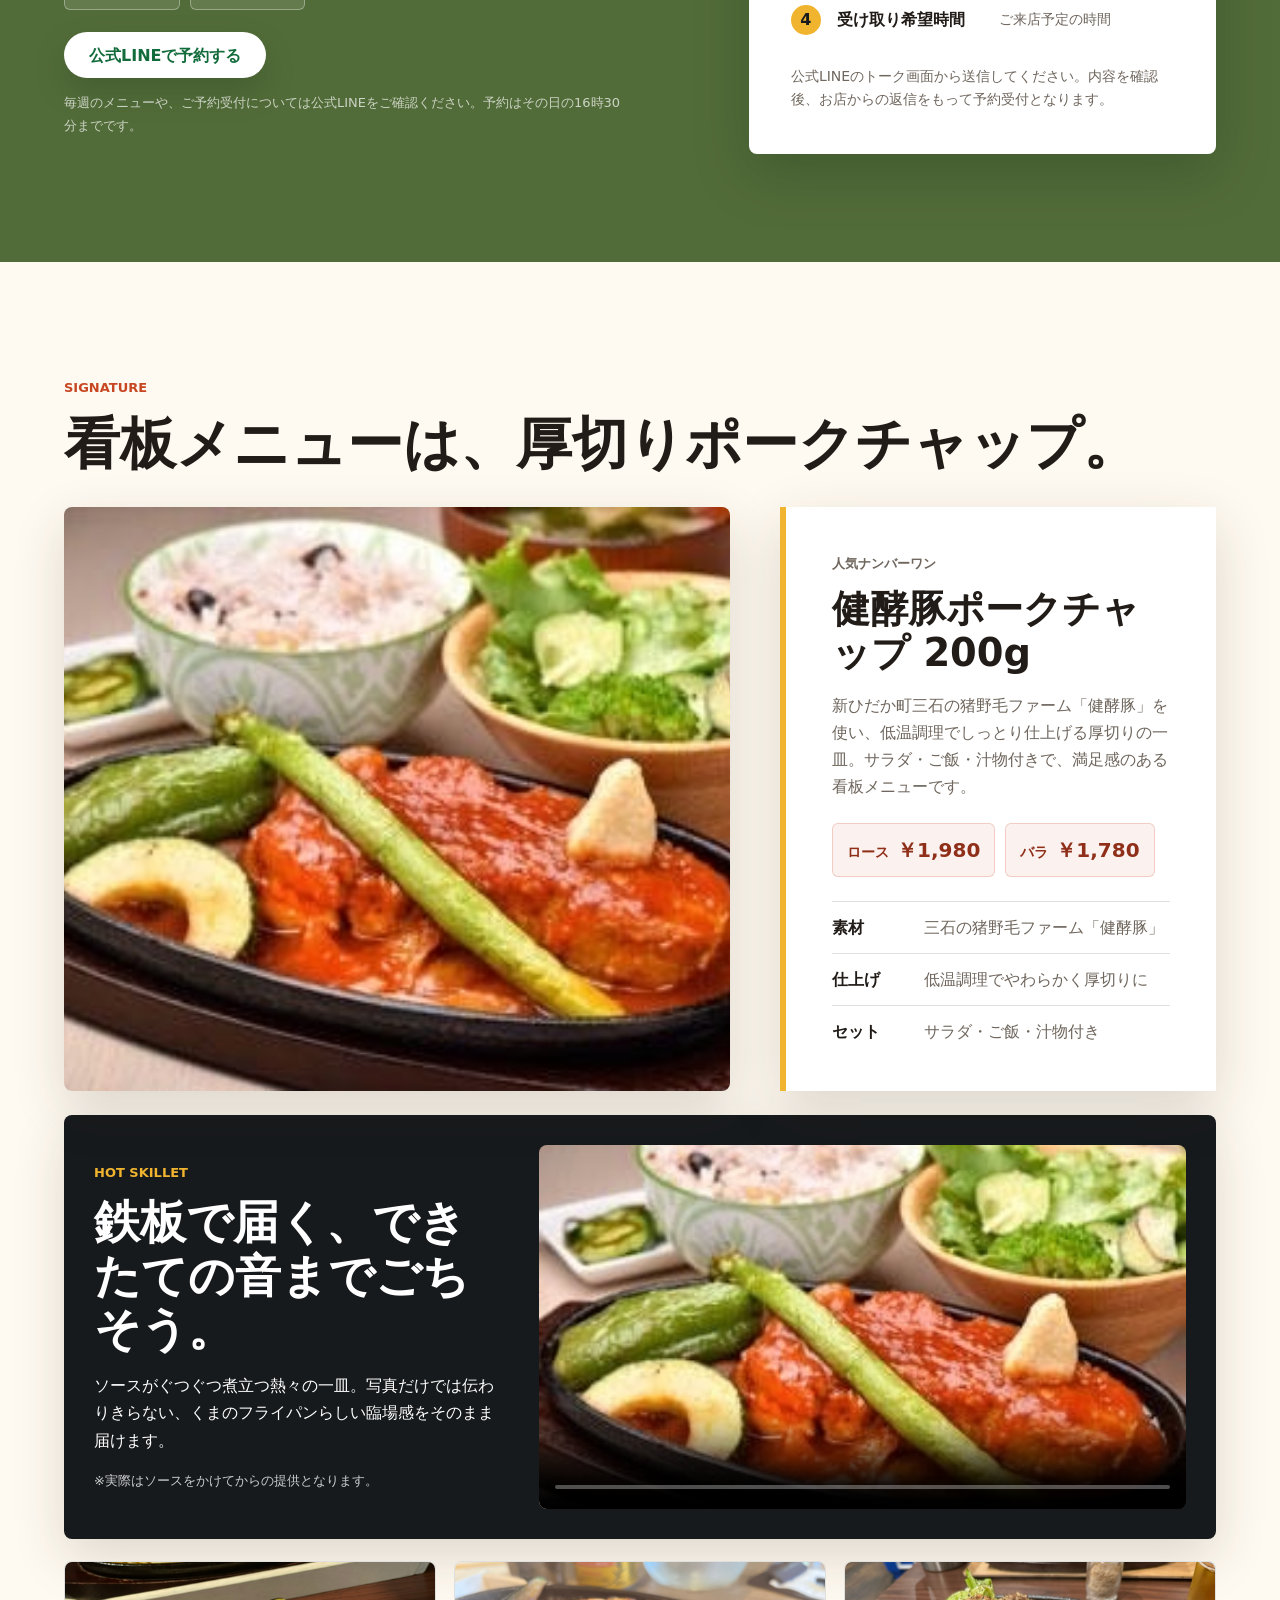
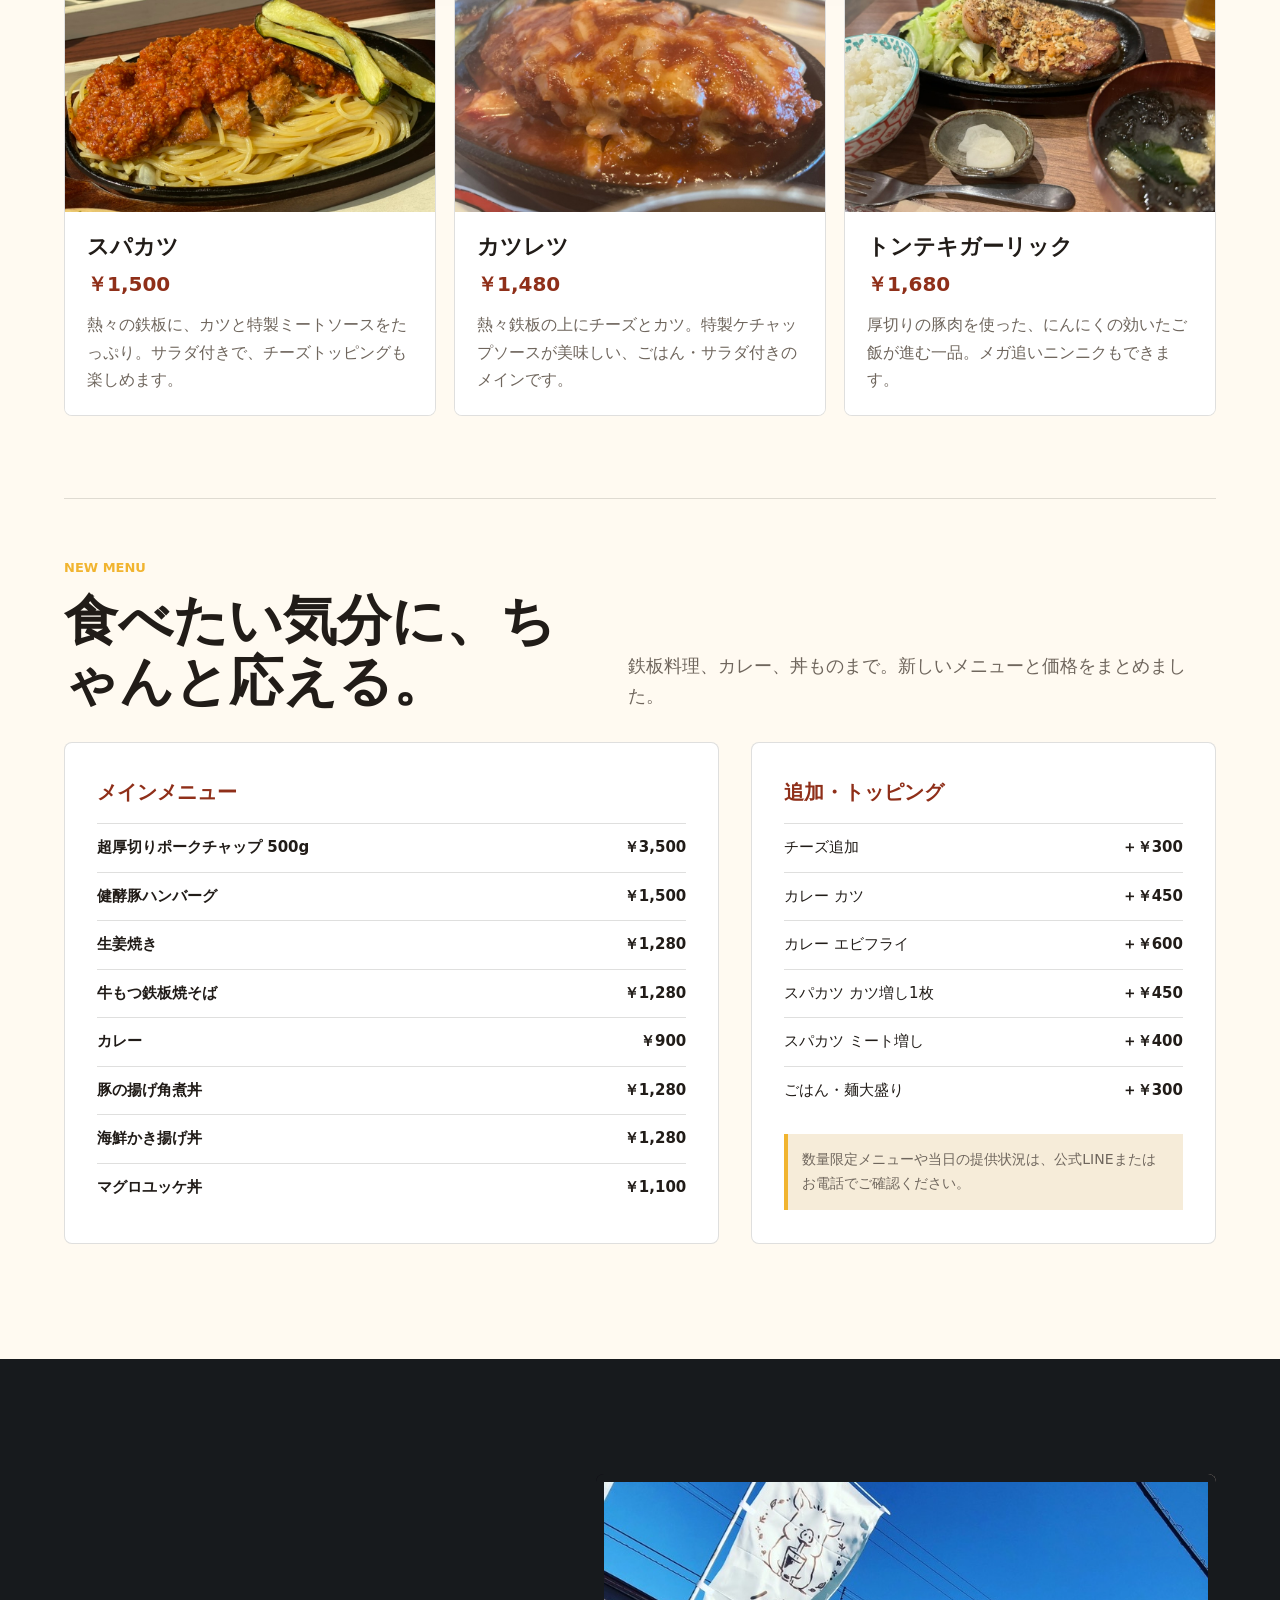
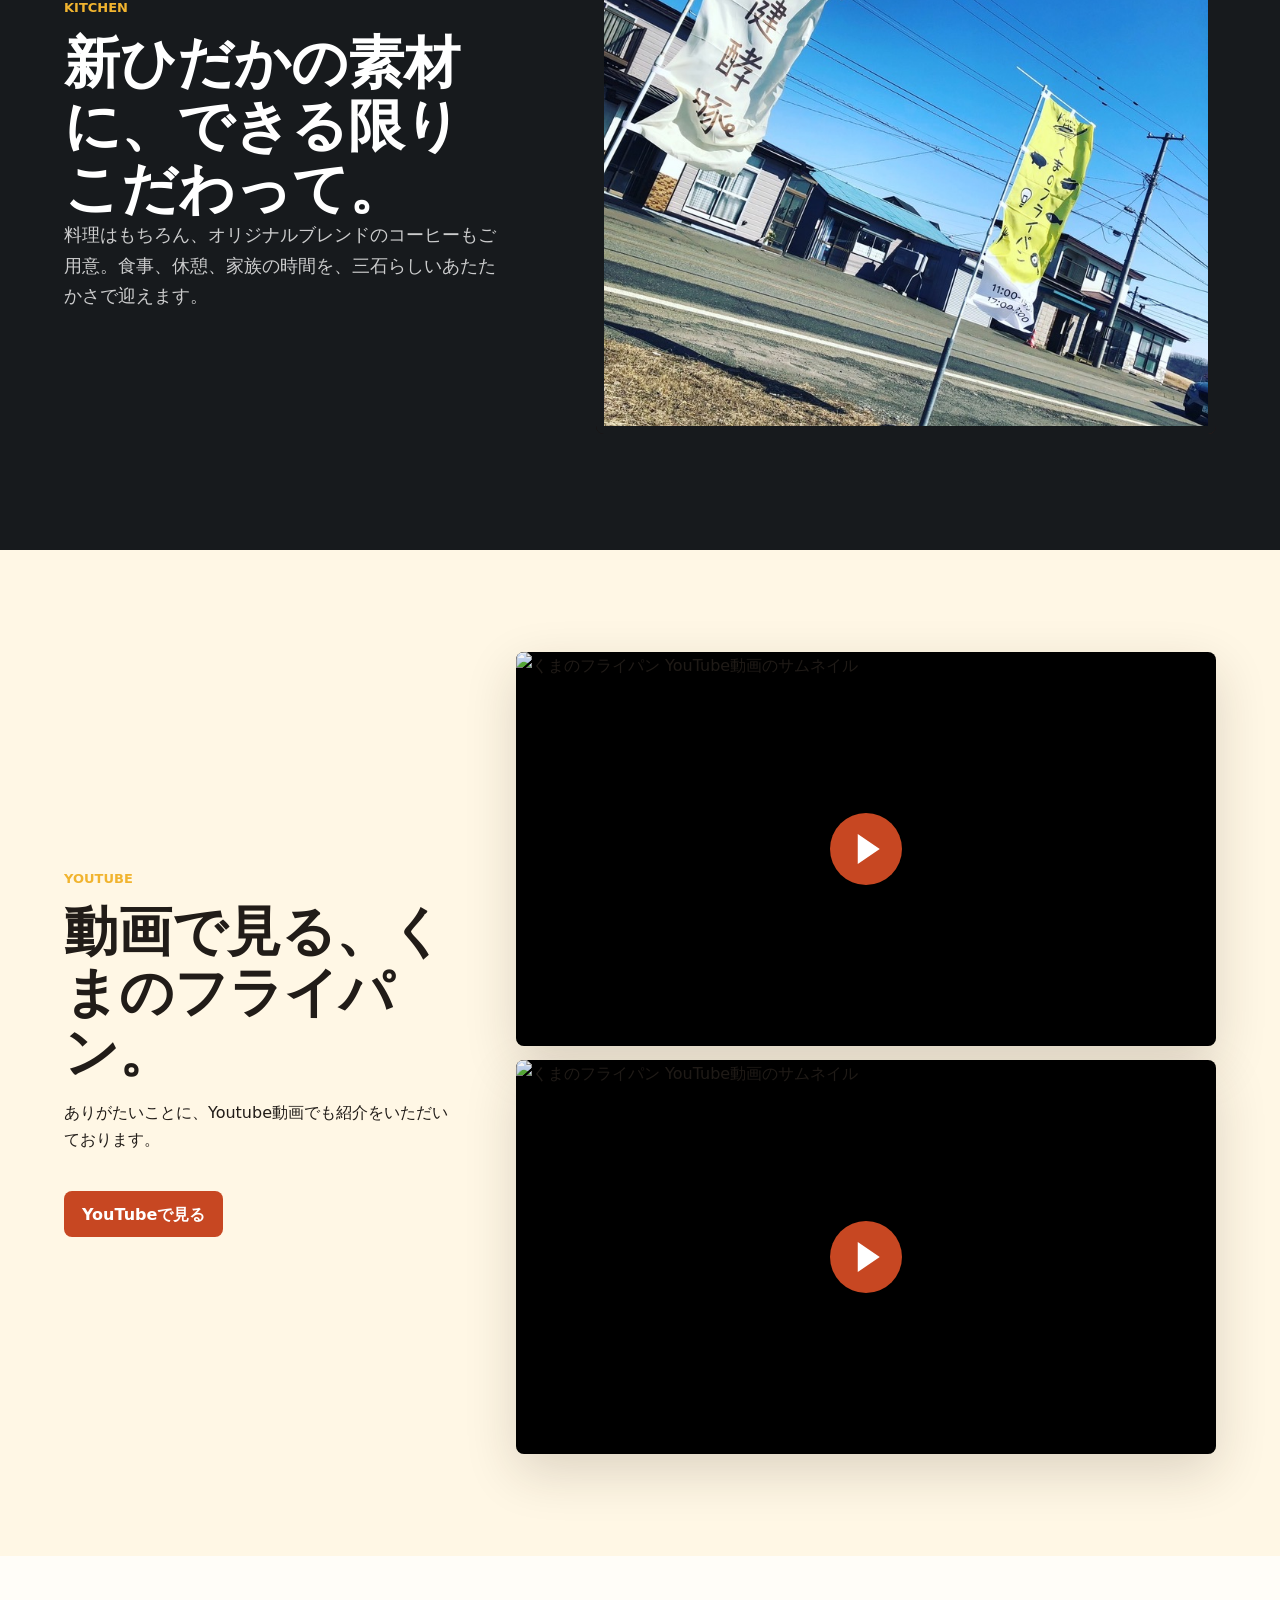
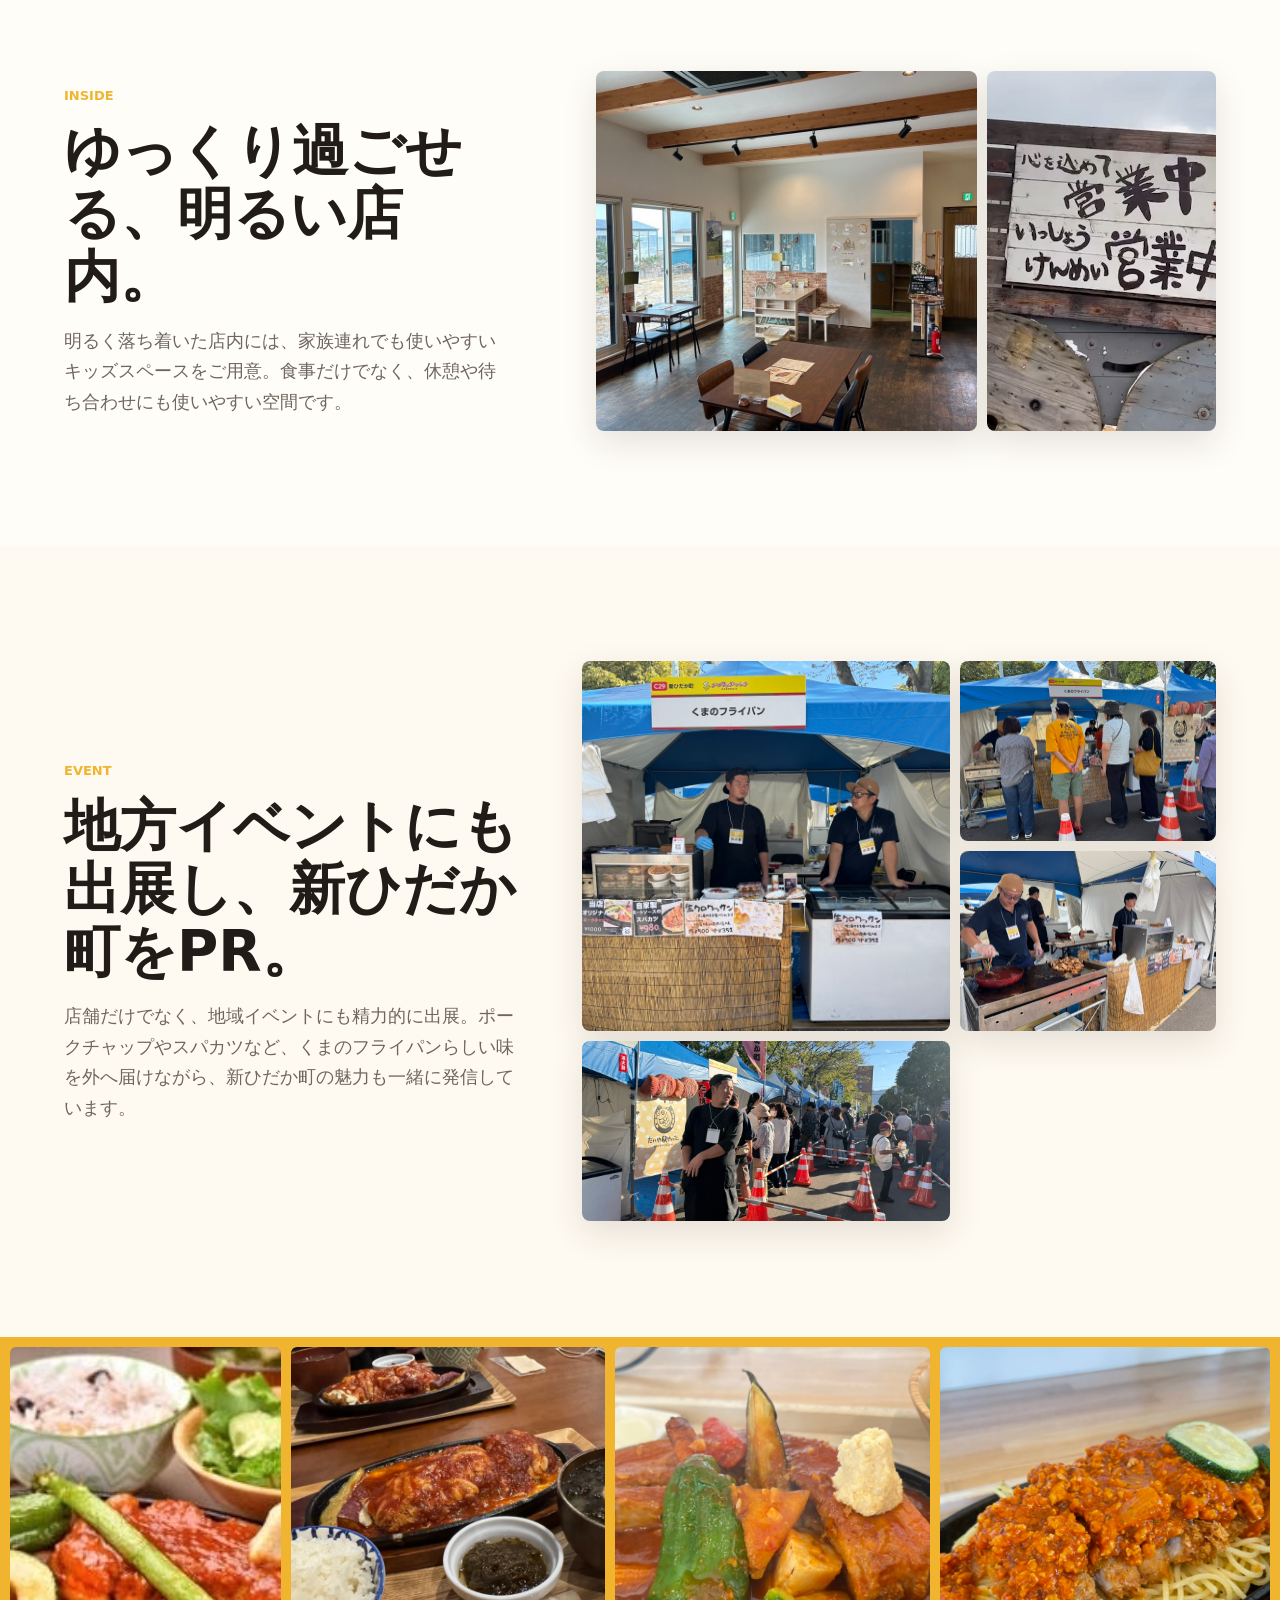
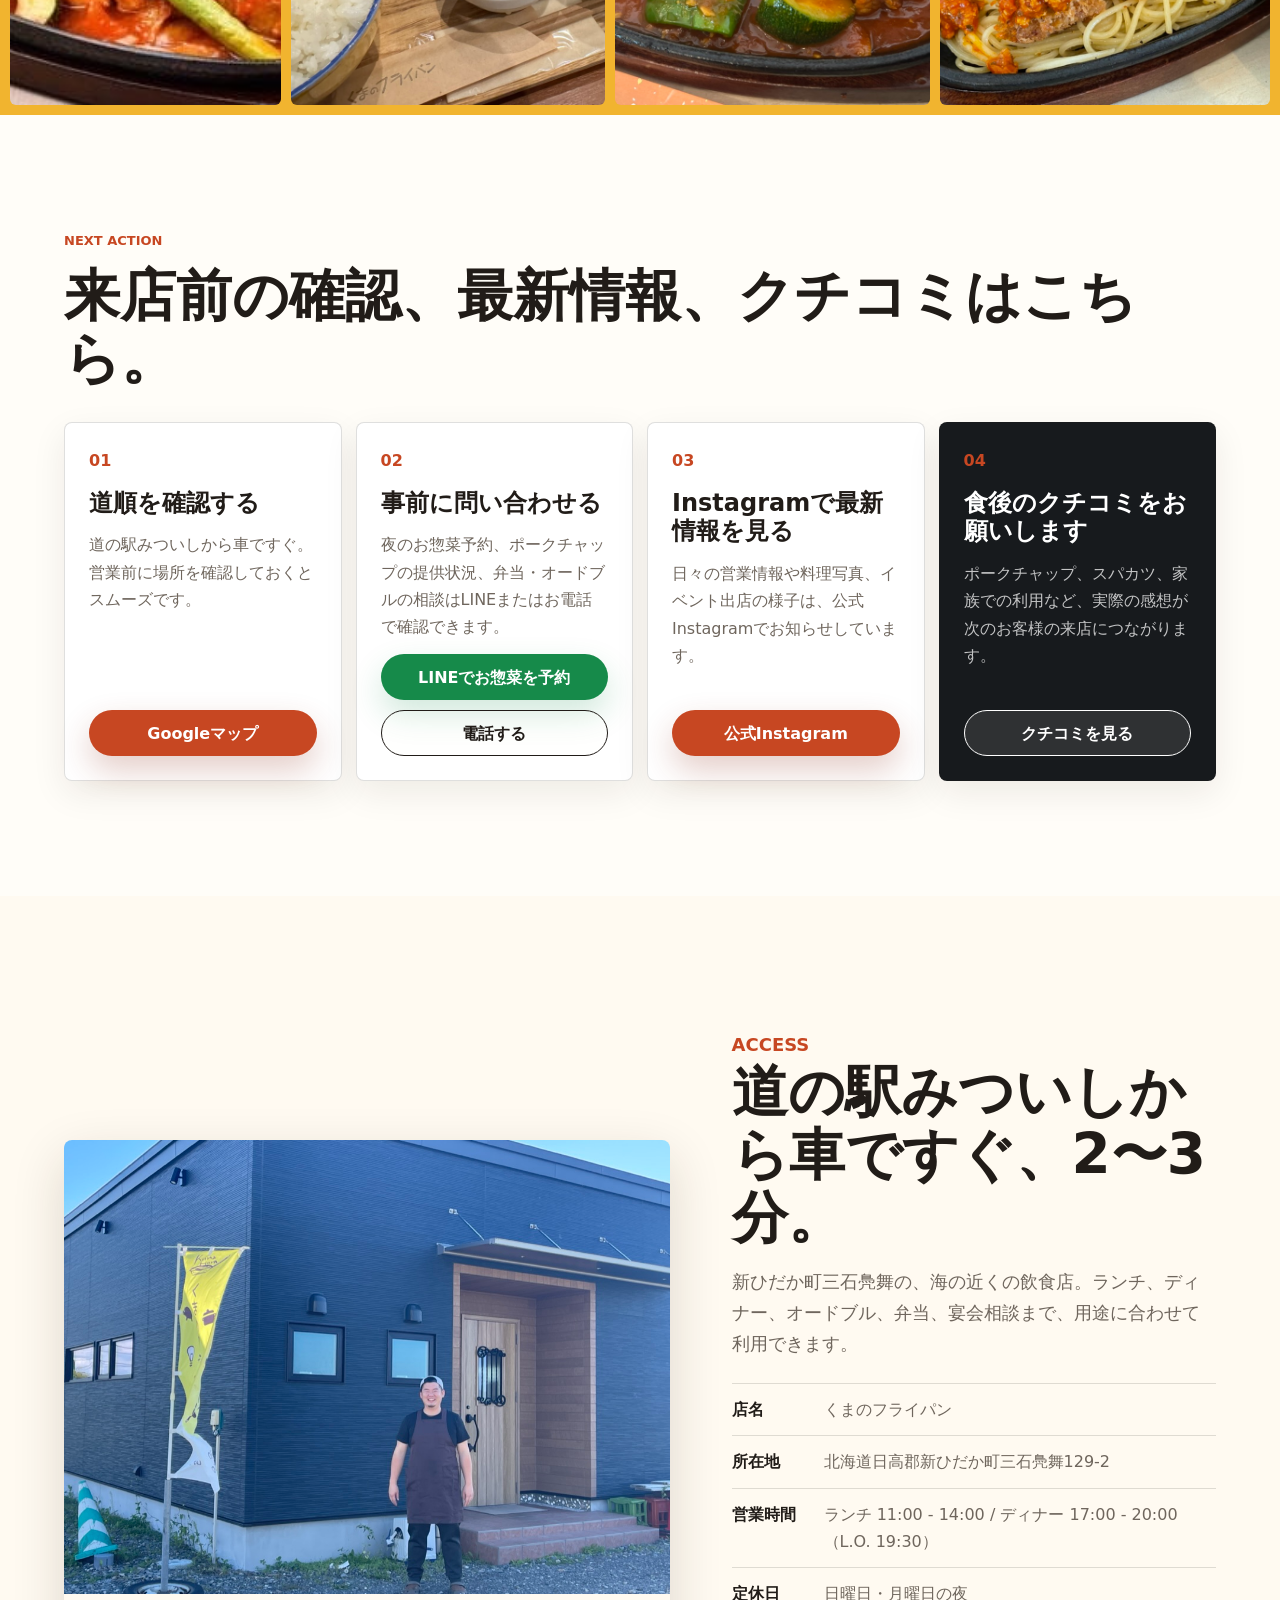
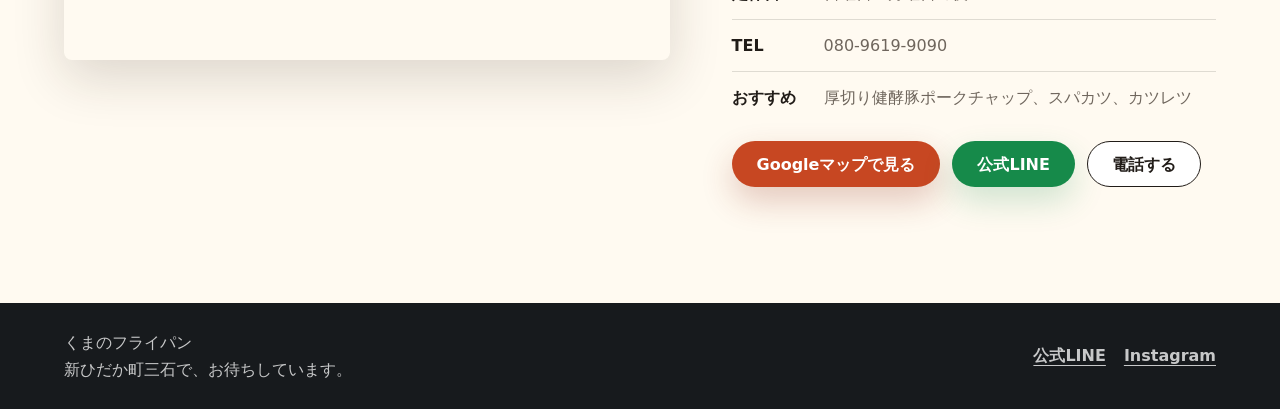
==== commit 7b42dfe8: "Use half-width digits for meat add-on price" ====
--- a/index.html
+++ b/index.html
@@ -206,7 +206,7 @@
                 <li><span>カレー カツ</span><strong>＋￥450</strong></li>
                 <li><span>カレー エビフライ</span><strong>＋￥600</strong></li>
                 <li><span>スパカツ カツ増し1枚</span><strong>＋￥450</strong></li>
-                <li><span>スパカツ ミート増し</span><strong>＋￥４００</strong></li>
+                <li><span>スパカツ ミート増し</span><strong>＋￥400</strong></li>
                 <li><span>ごはん・麺大盛り</span><strong>＋￥300</strong></li>
               </ul>
               <p class="menu-note">数量限定メニューや当日の提供状況は、公式LINEまたはお電話でご確認ください。</p>
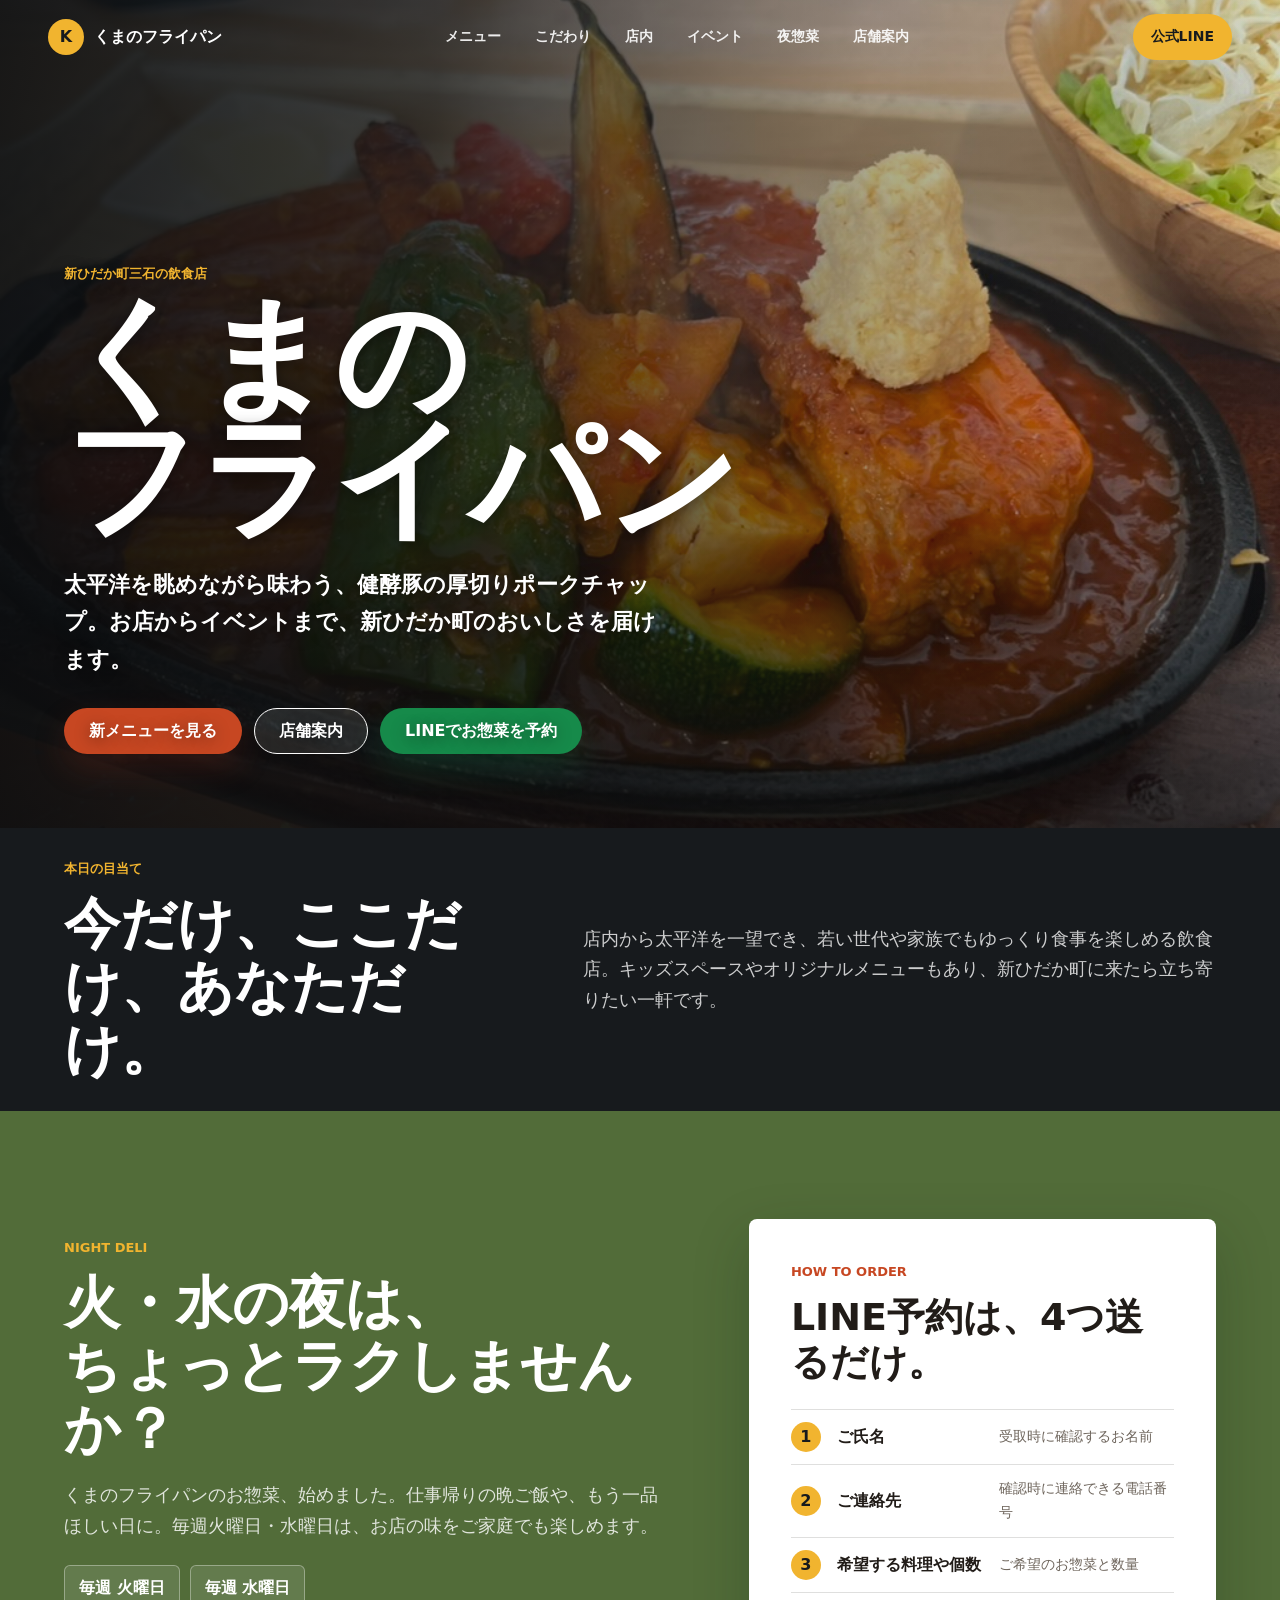
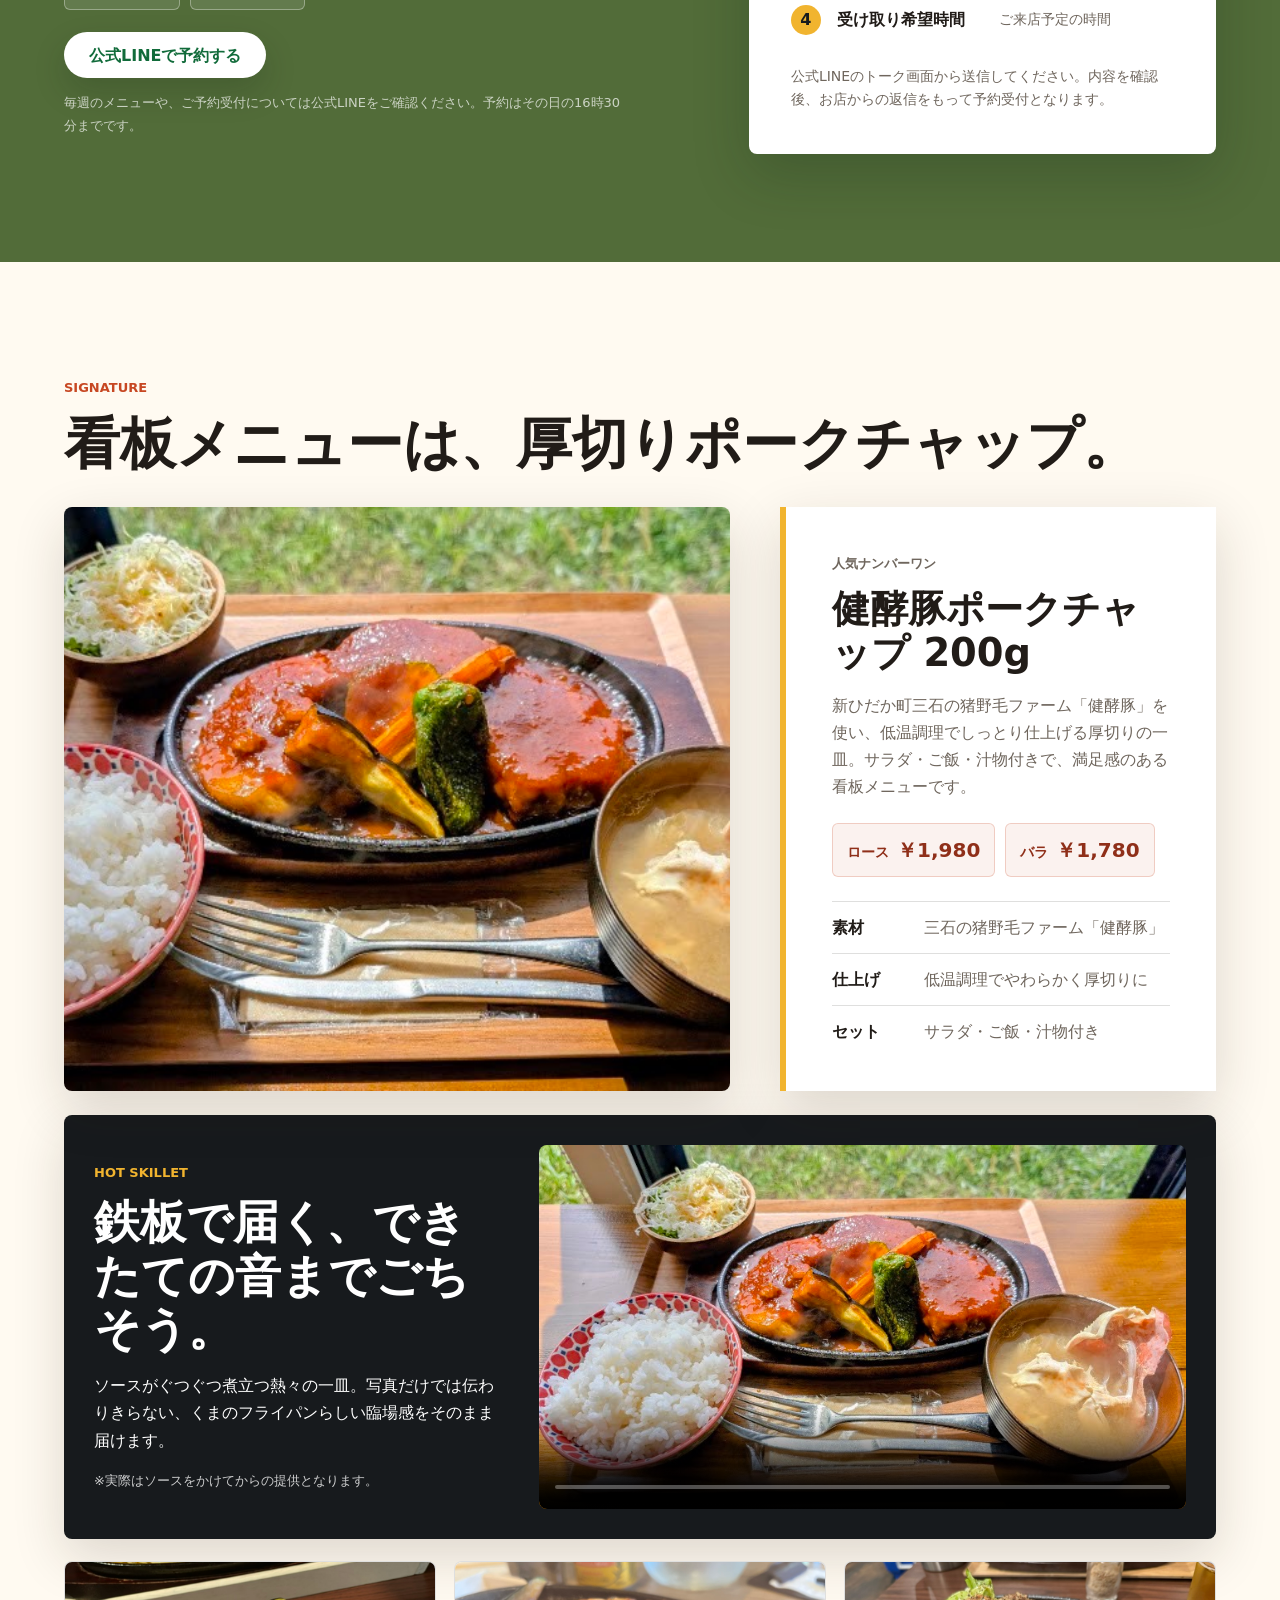
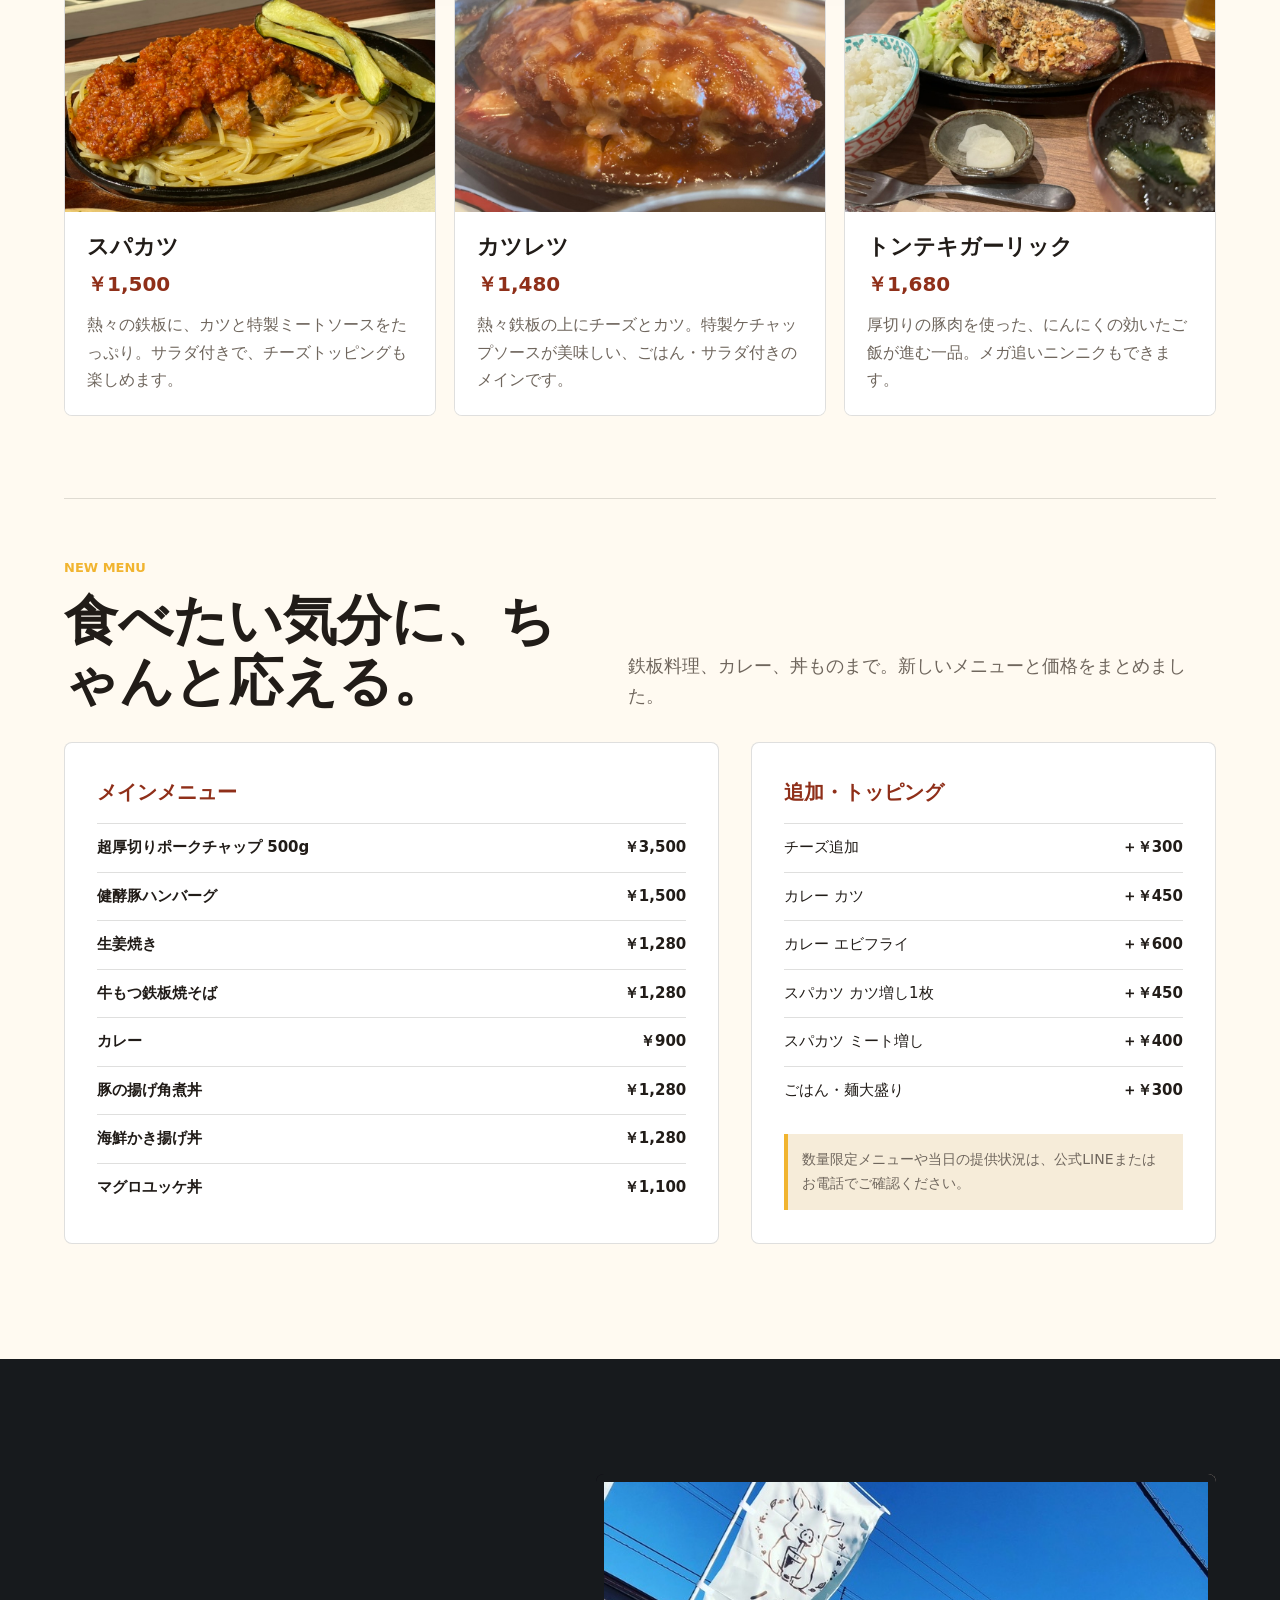
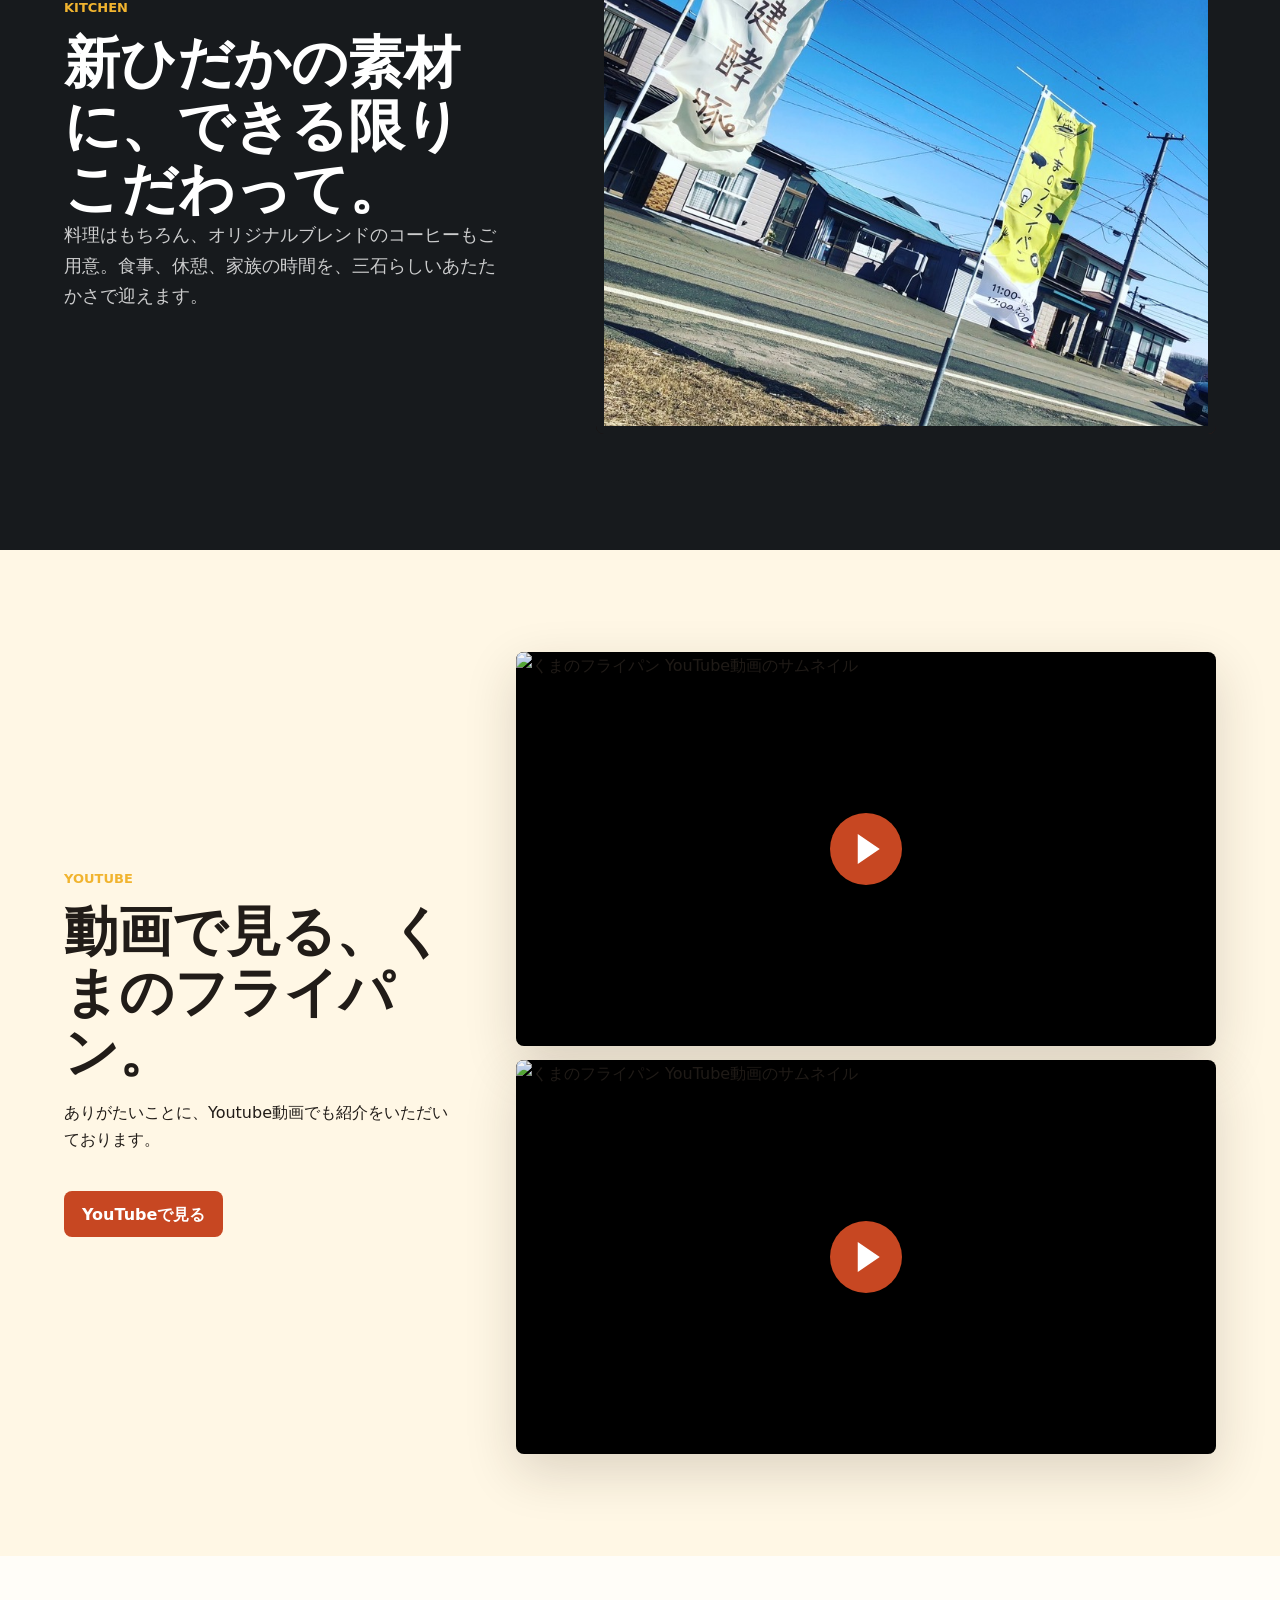
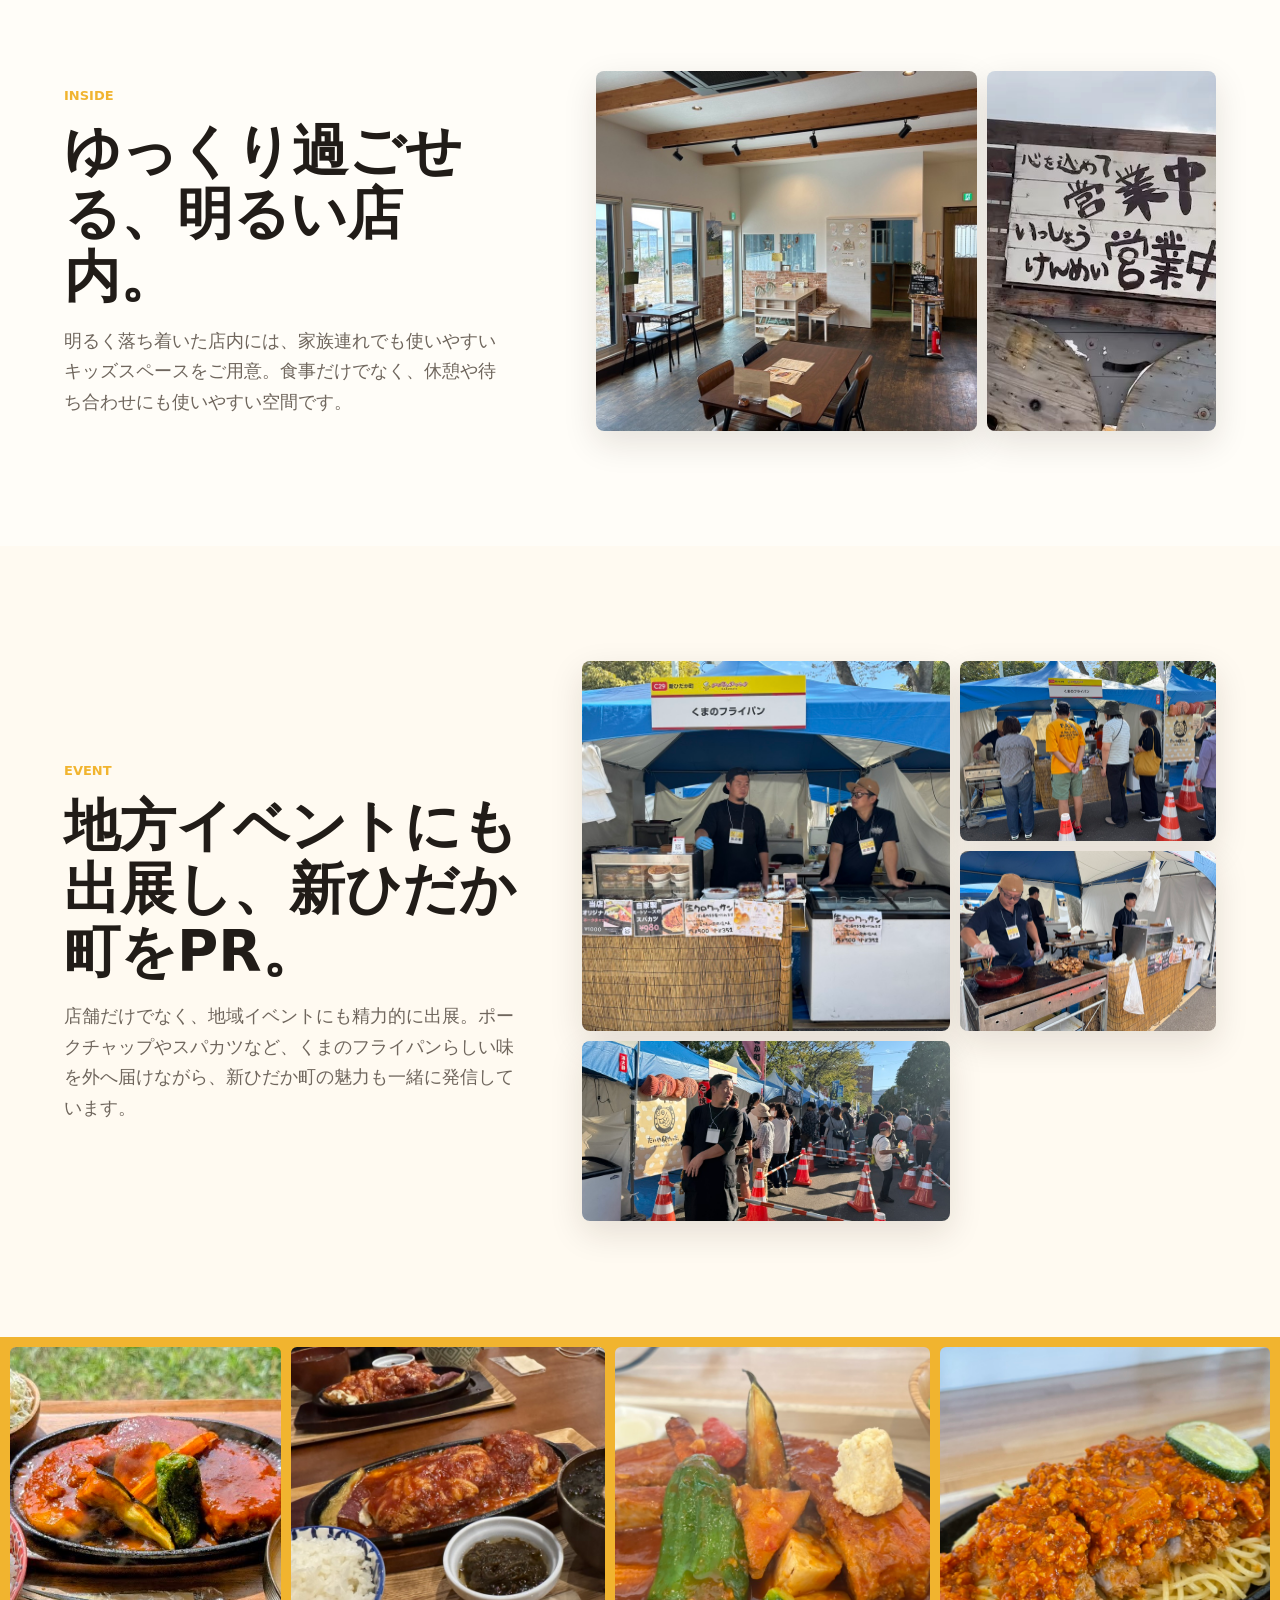
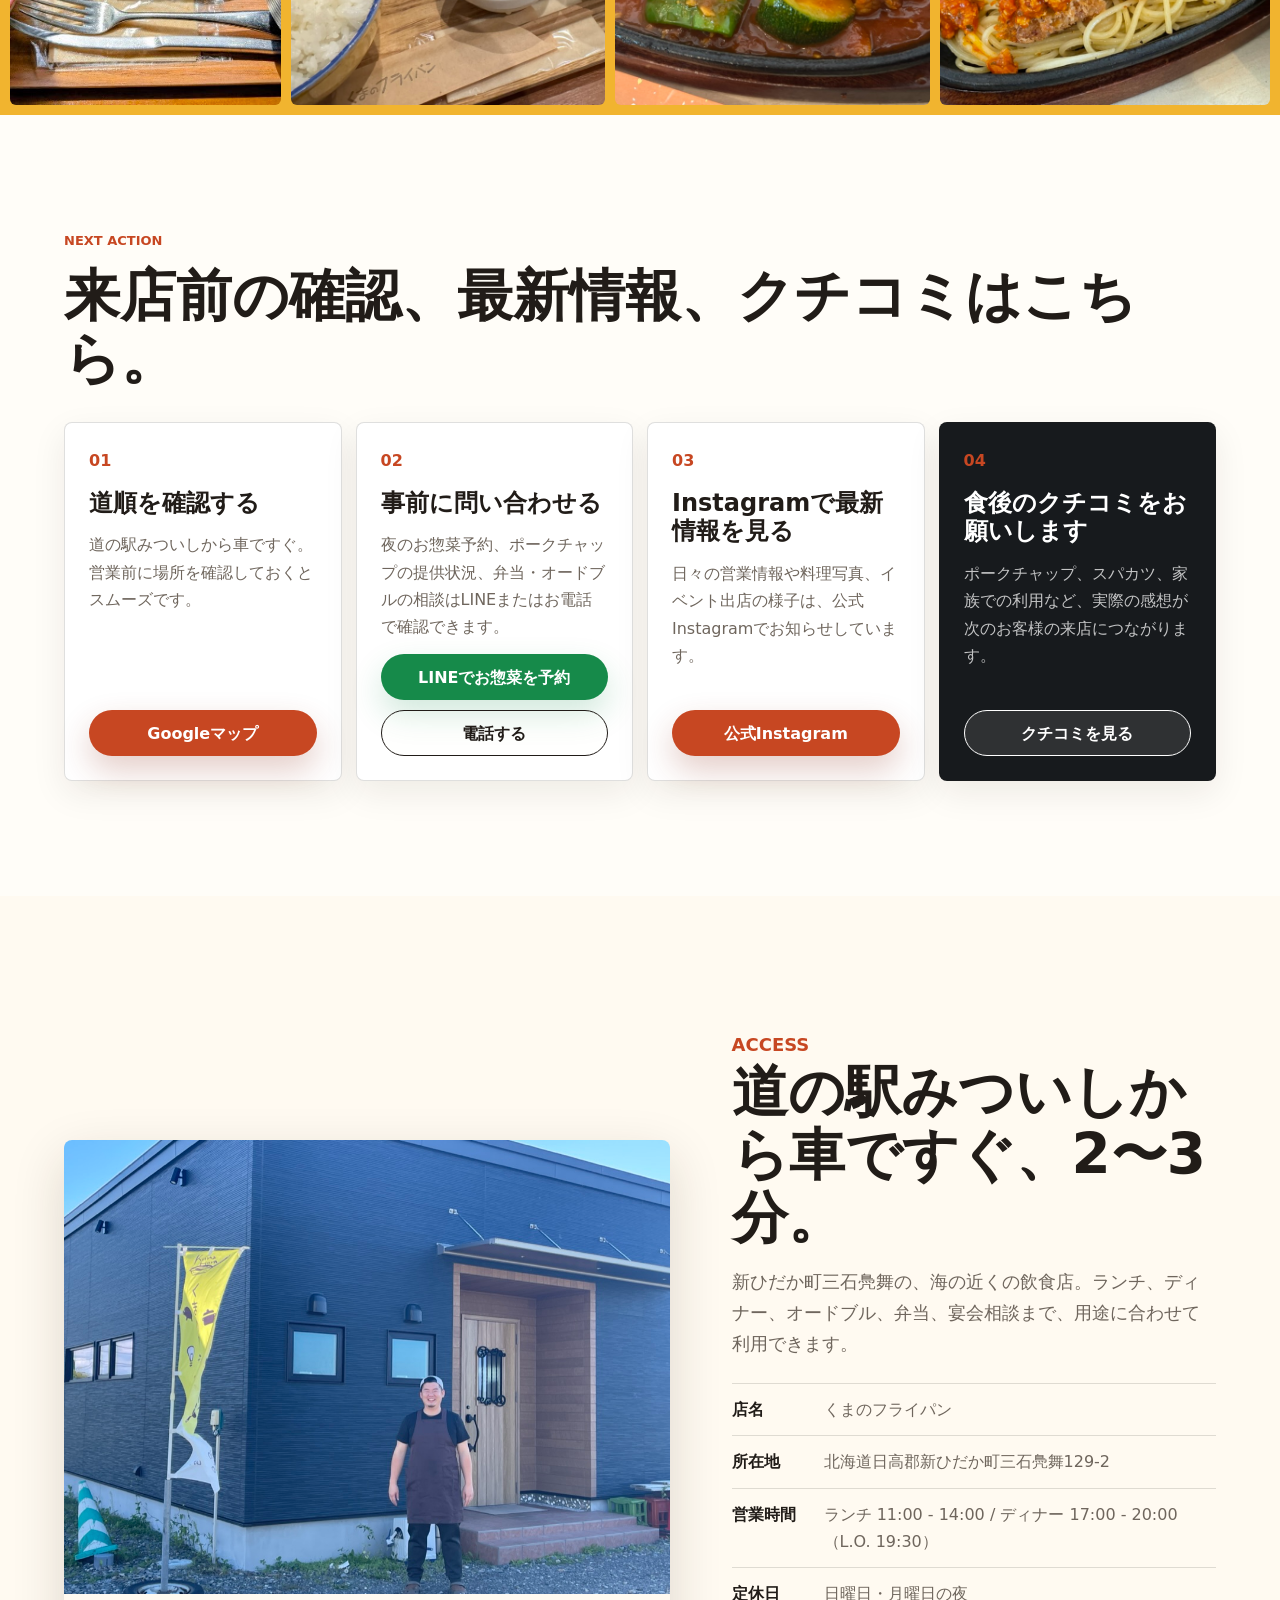
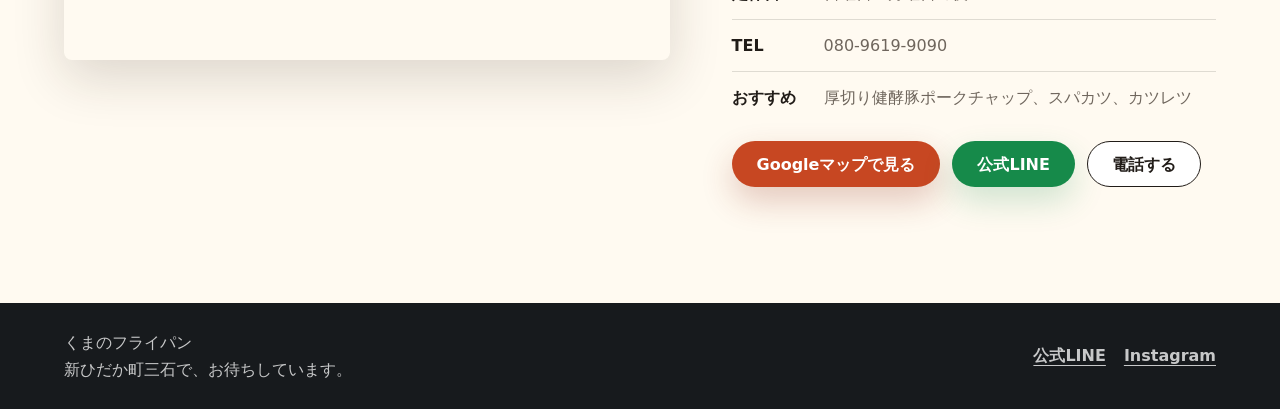
==== commit 88213f3d: "Replace pork chop photo with higher resolution image" ====
--- a/index.html
+++ b/index.html
@@ -99,7 +99,7 @@
 
         <div class="feature-dish">
           <div class="feature-image">
-            <img src="assets/pork-chap-set.jpeg" alt="サラダとご飯が付いた厚切りポークチャップ">
+            <img src="assets/pork-chap-set-2026.jpeg" alt="サラダとご飯が付いた厚切りポークチャップ">
           </div>
           <div class="feature-text">
             <p class="dish-label">人気ナンバーワン</p>
@@ -140,7 +140,7 @@
           <video
             class="hot-video"
             src="assets/hot-skillet.mp4#t=40"
-            poster="assets/pork-chap-set.jpeg"
+            poster="assets/pork-chap-set-2026.jpeg"
             data-start="40"
             autoplay
             muted
@@ -283,7 +283,7 @@
       </section>
 
       <section class="gallery" aria-label="料理写真ギャラリー">
-        <img src="assets/pork-chap-set.jpeg" alt="サラダとご飯が付いたポークチャップ">
+        <img src="assets/pork-chap-set-2026.jpeg" alt="サラダとご飯が付いたポークチャップ">
         <img src="assets/katsu-set.jpeg" alt="カツとご飯、汁物のセット">
         <img src="assets/pork-veg-skillet.jpeg" alt="厚切りポークチャップ">
         <img src="assets/katsu-pasta-wide.jpeg" alt="鉄板カツスパゲティ">
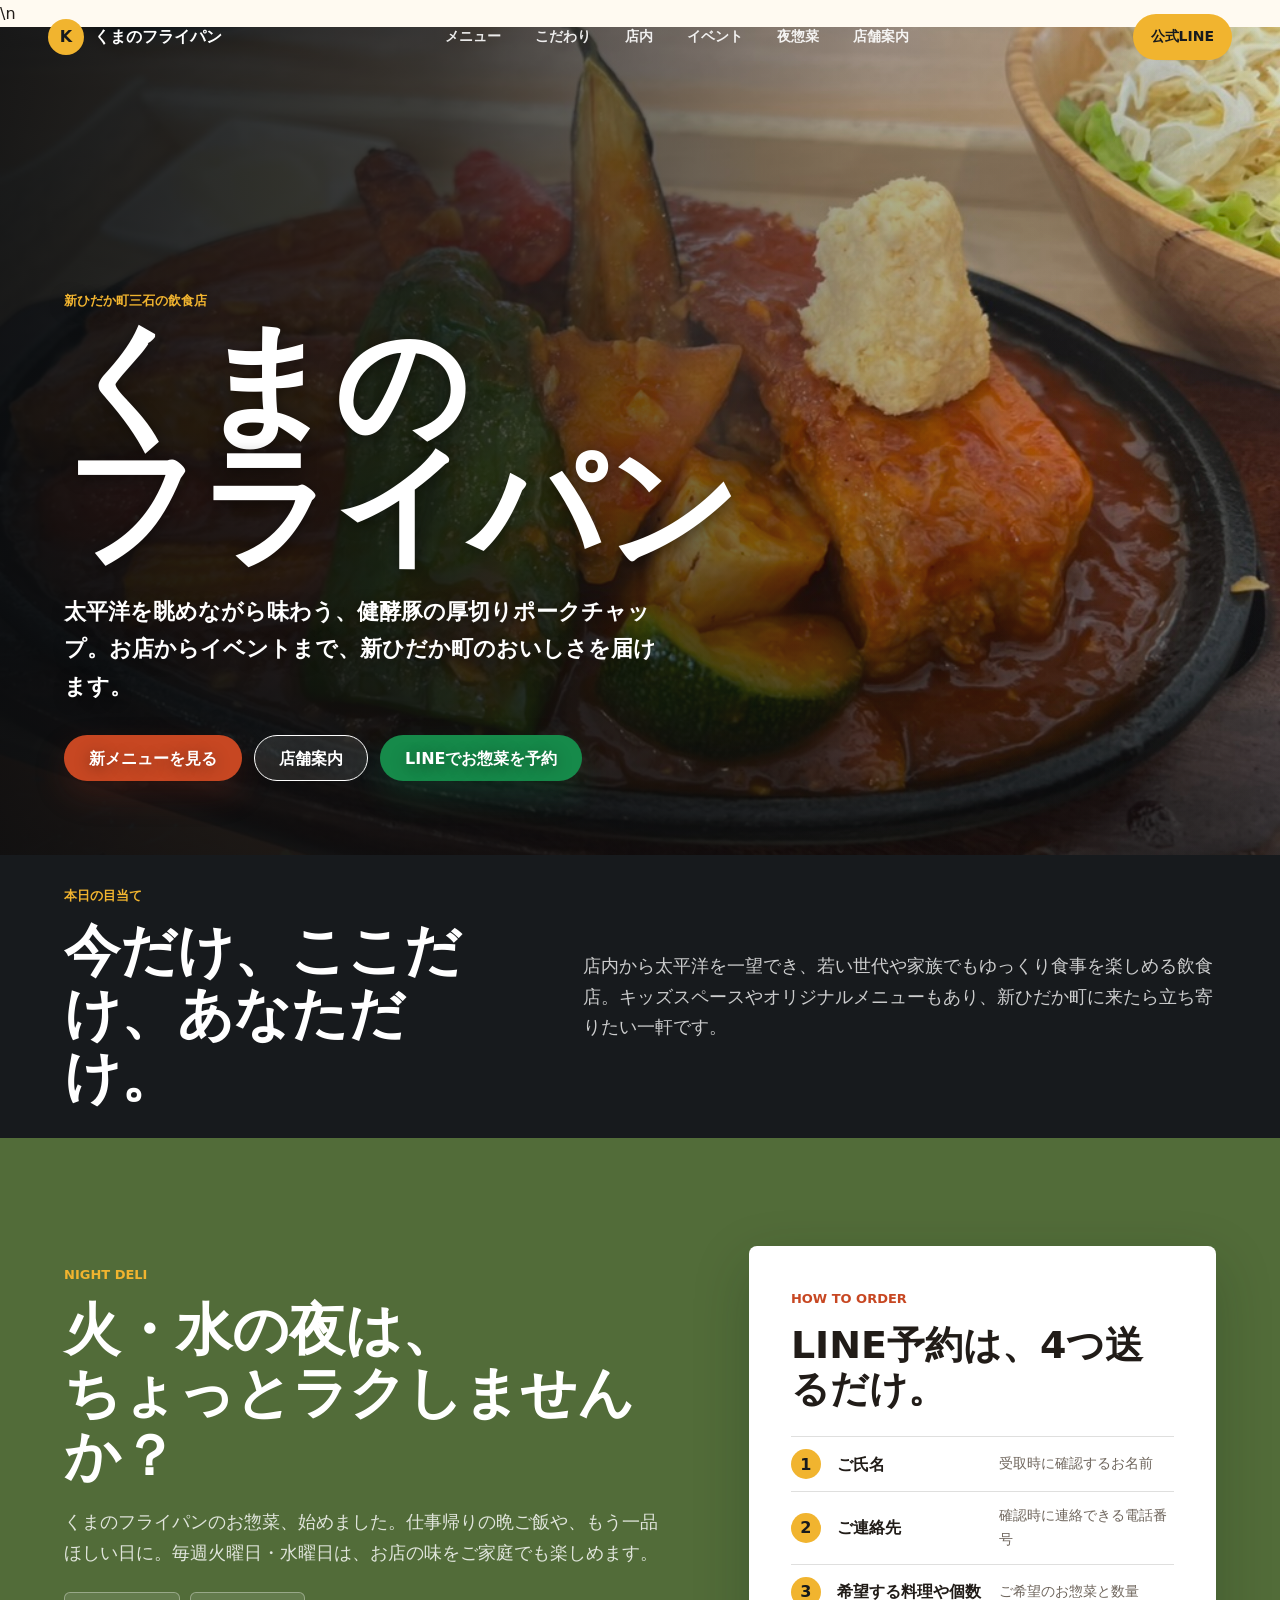
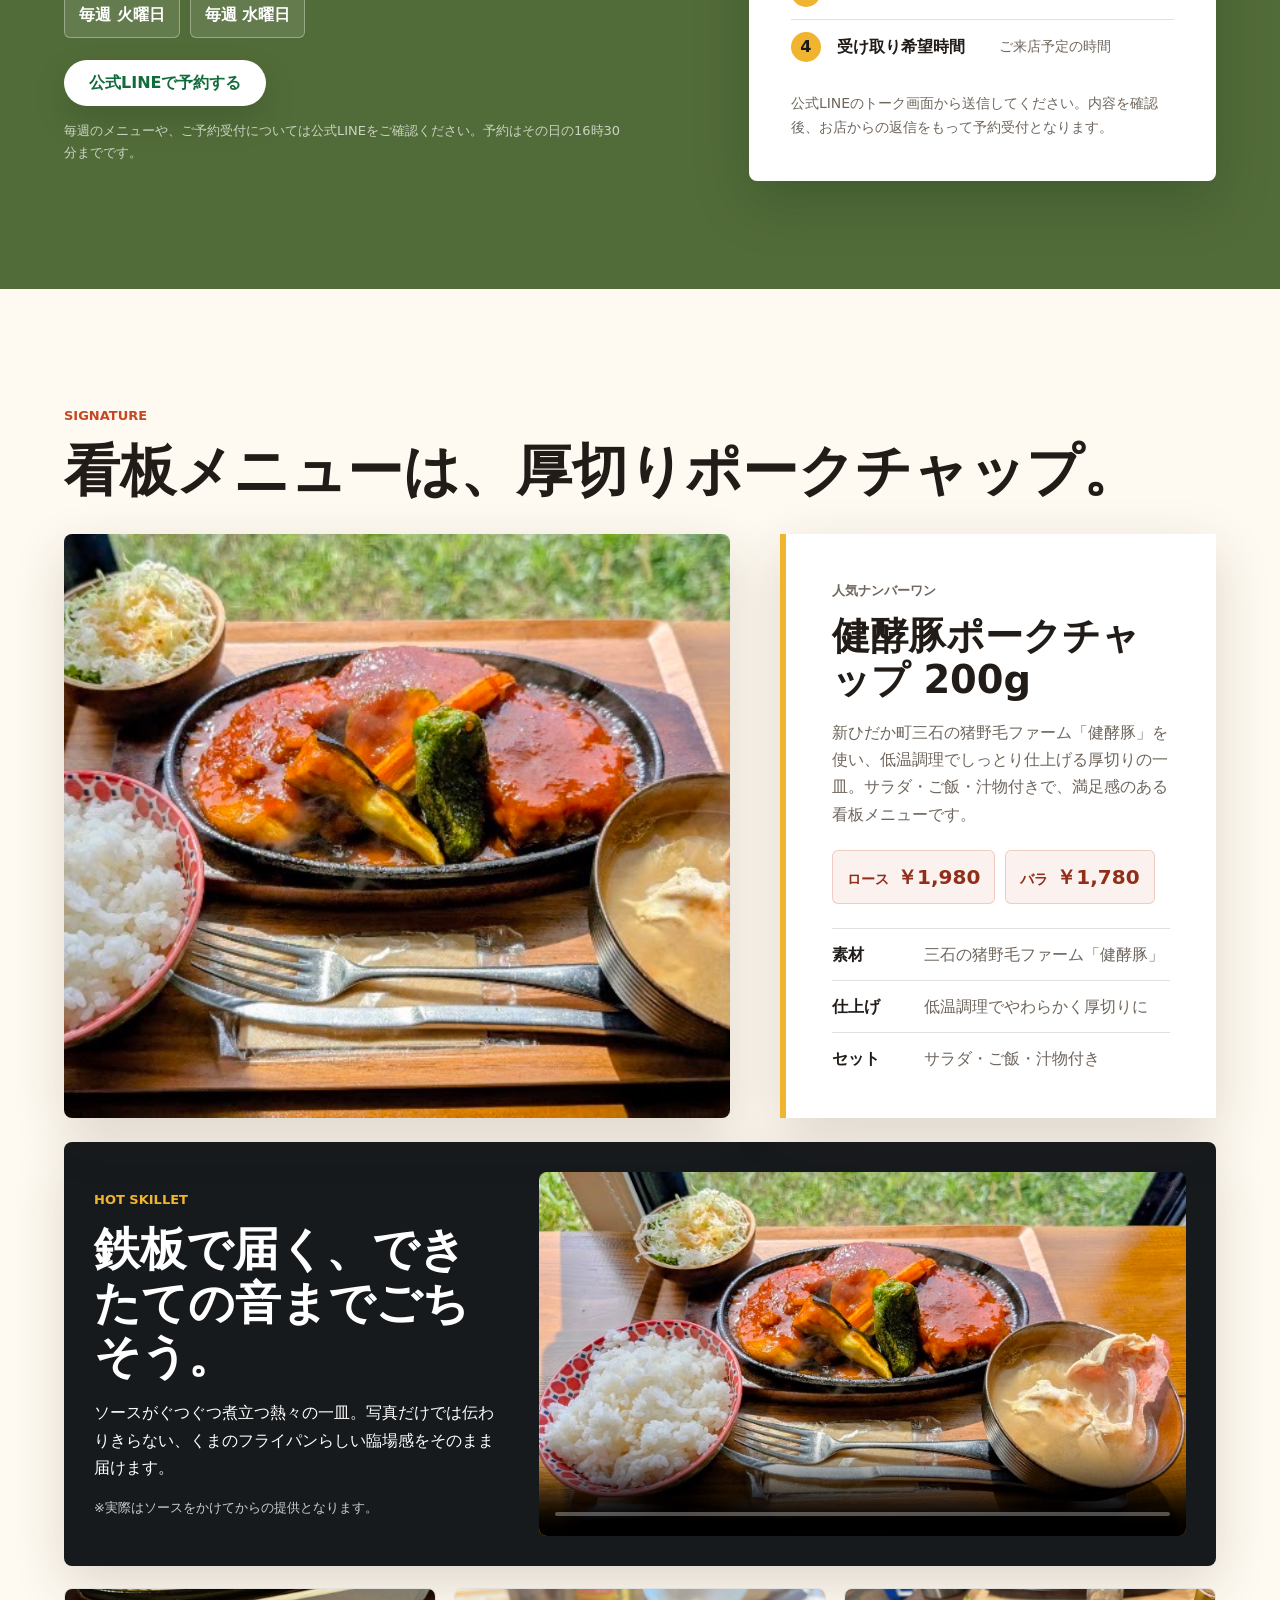
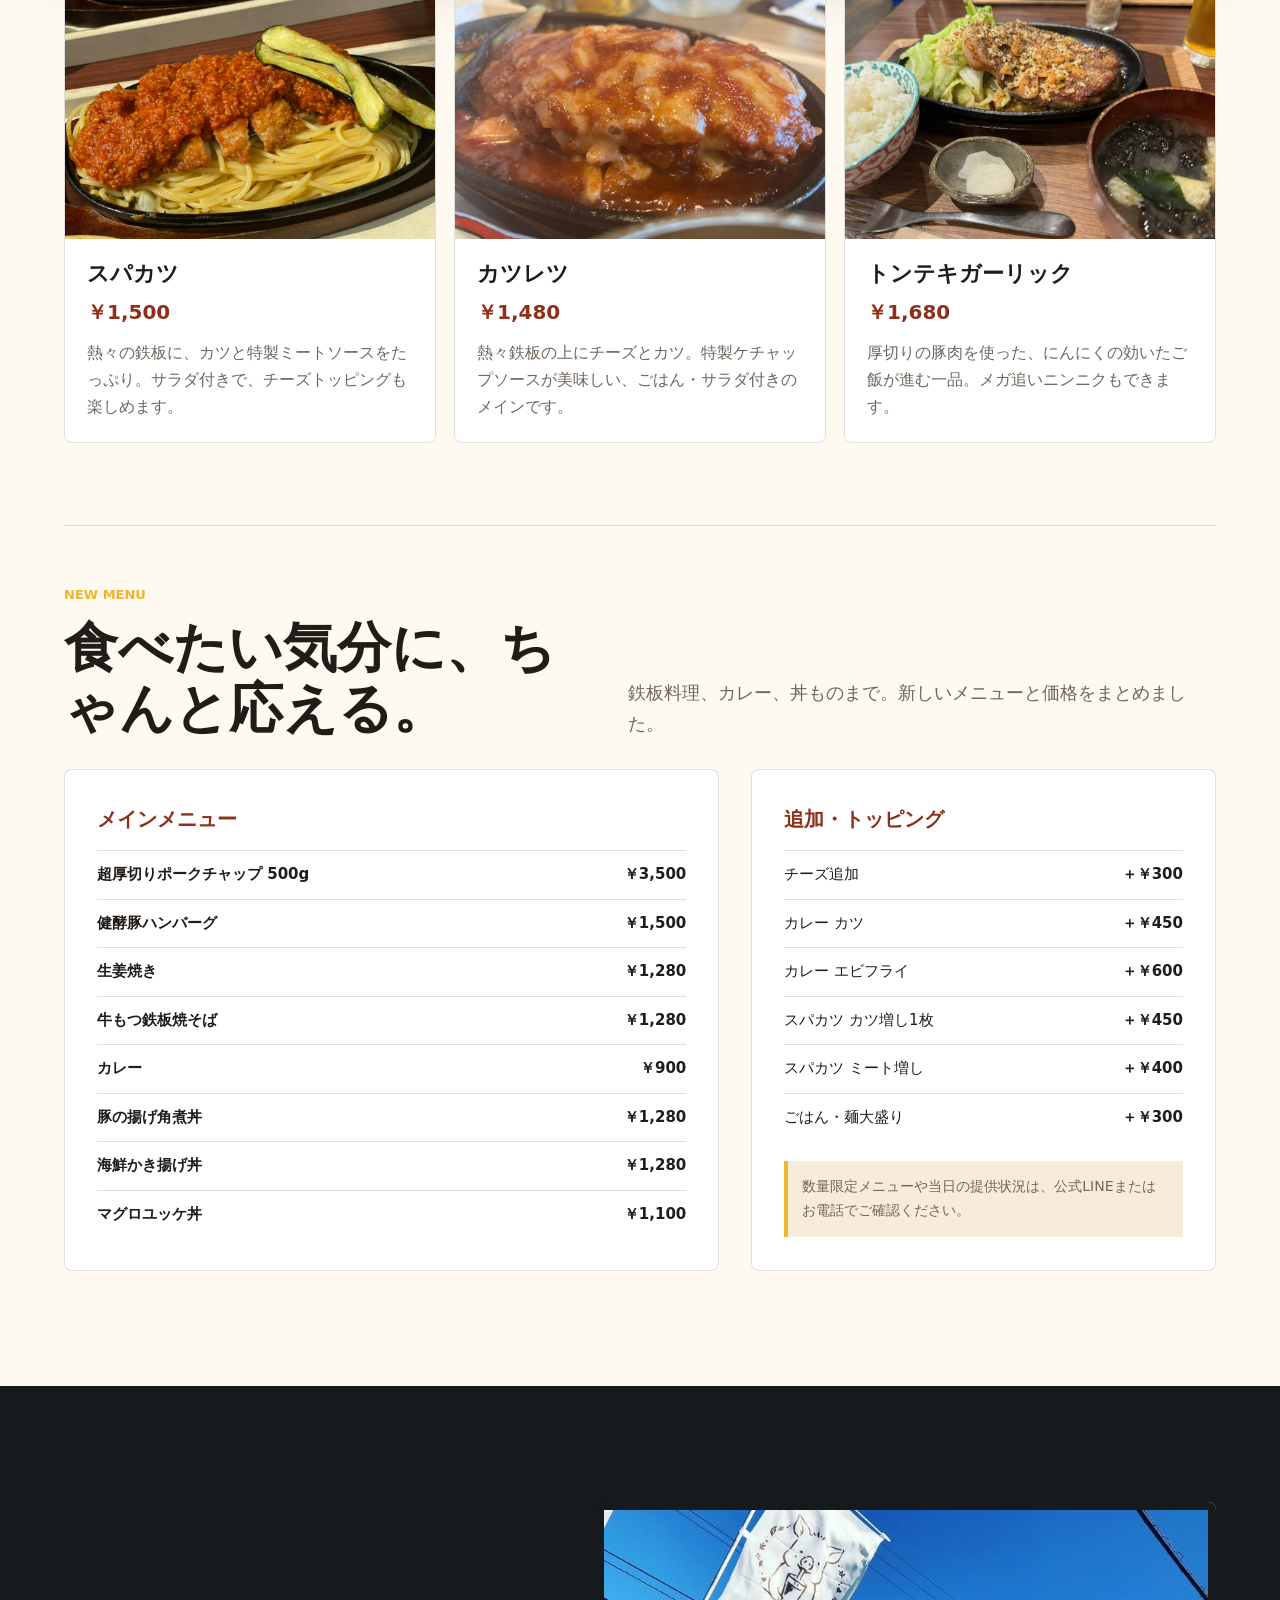
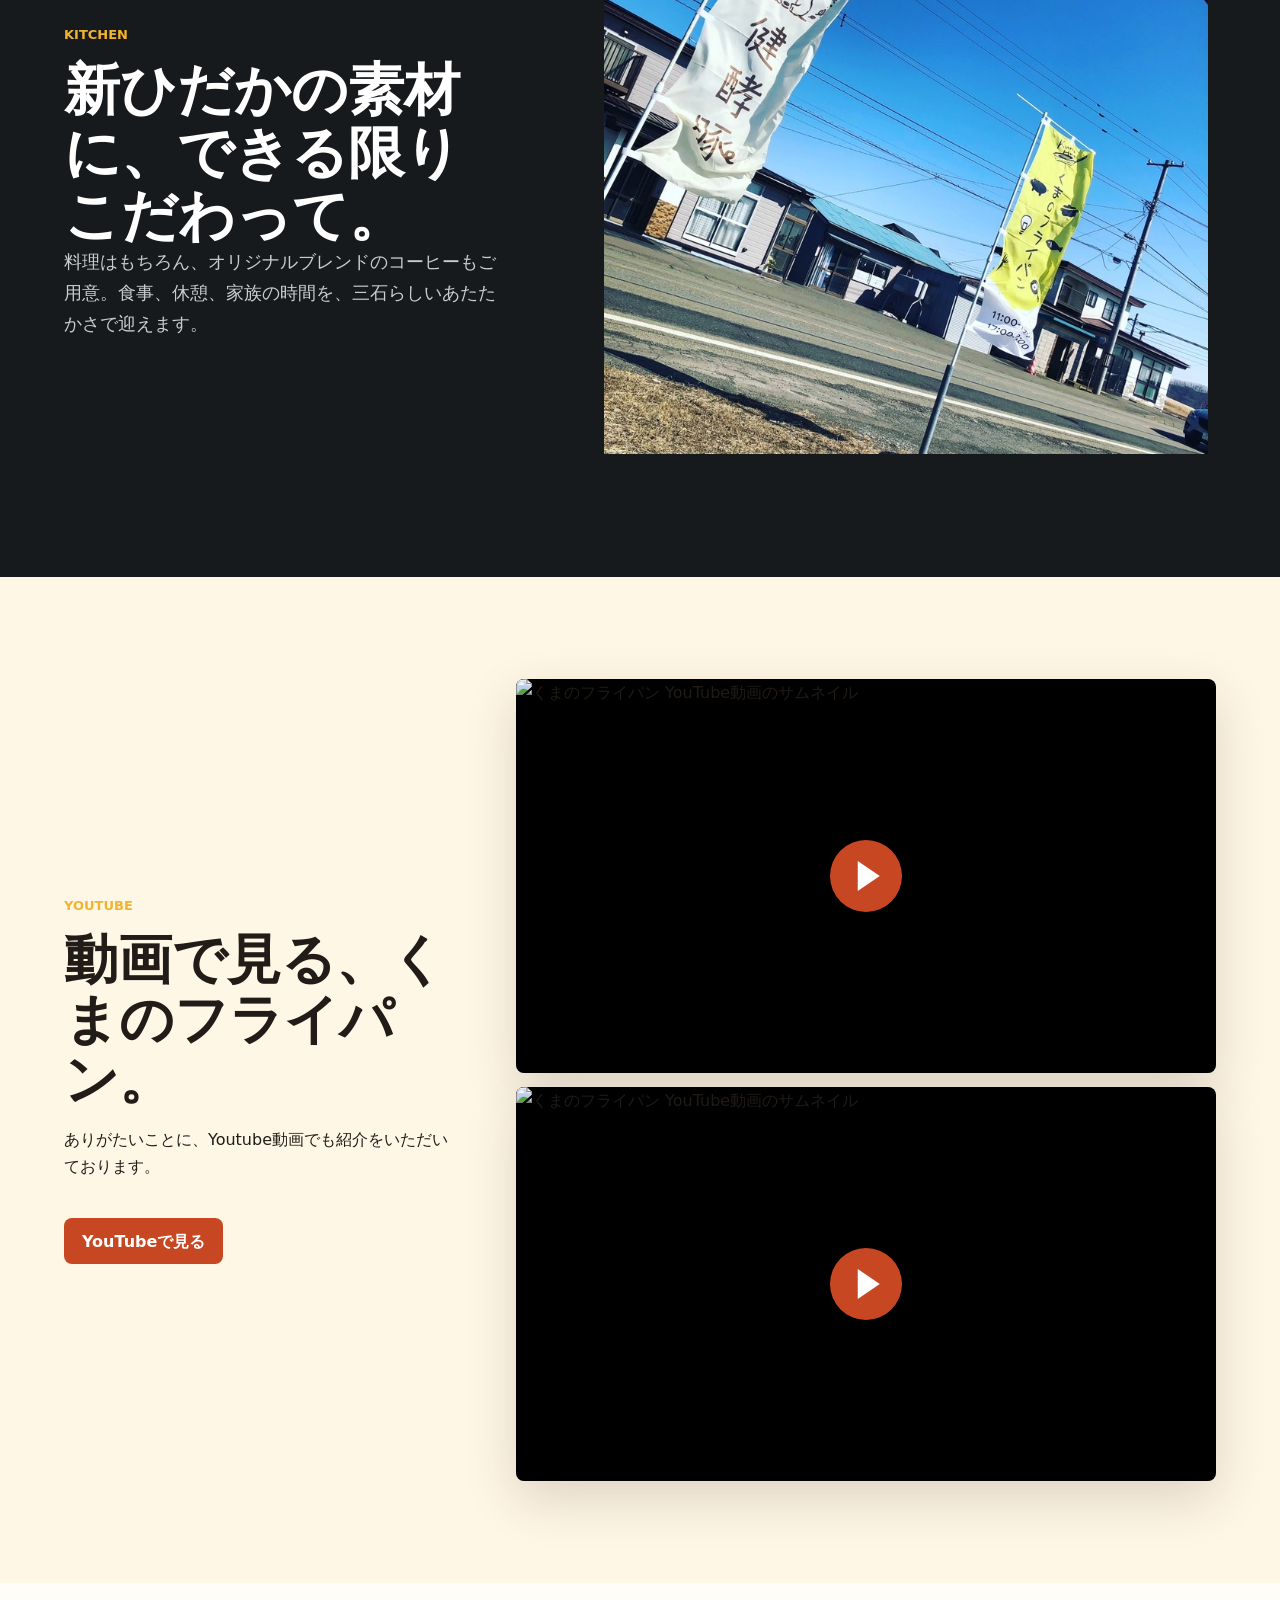
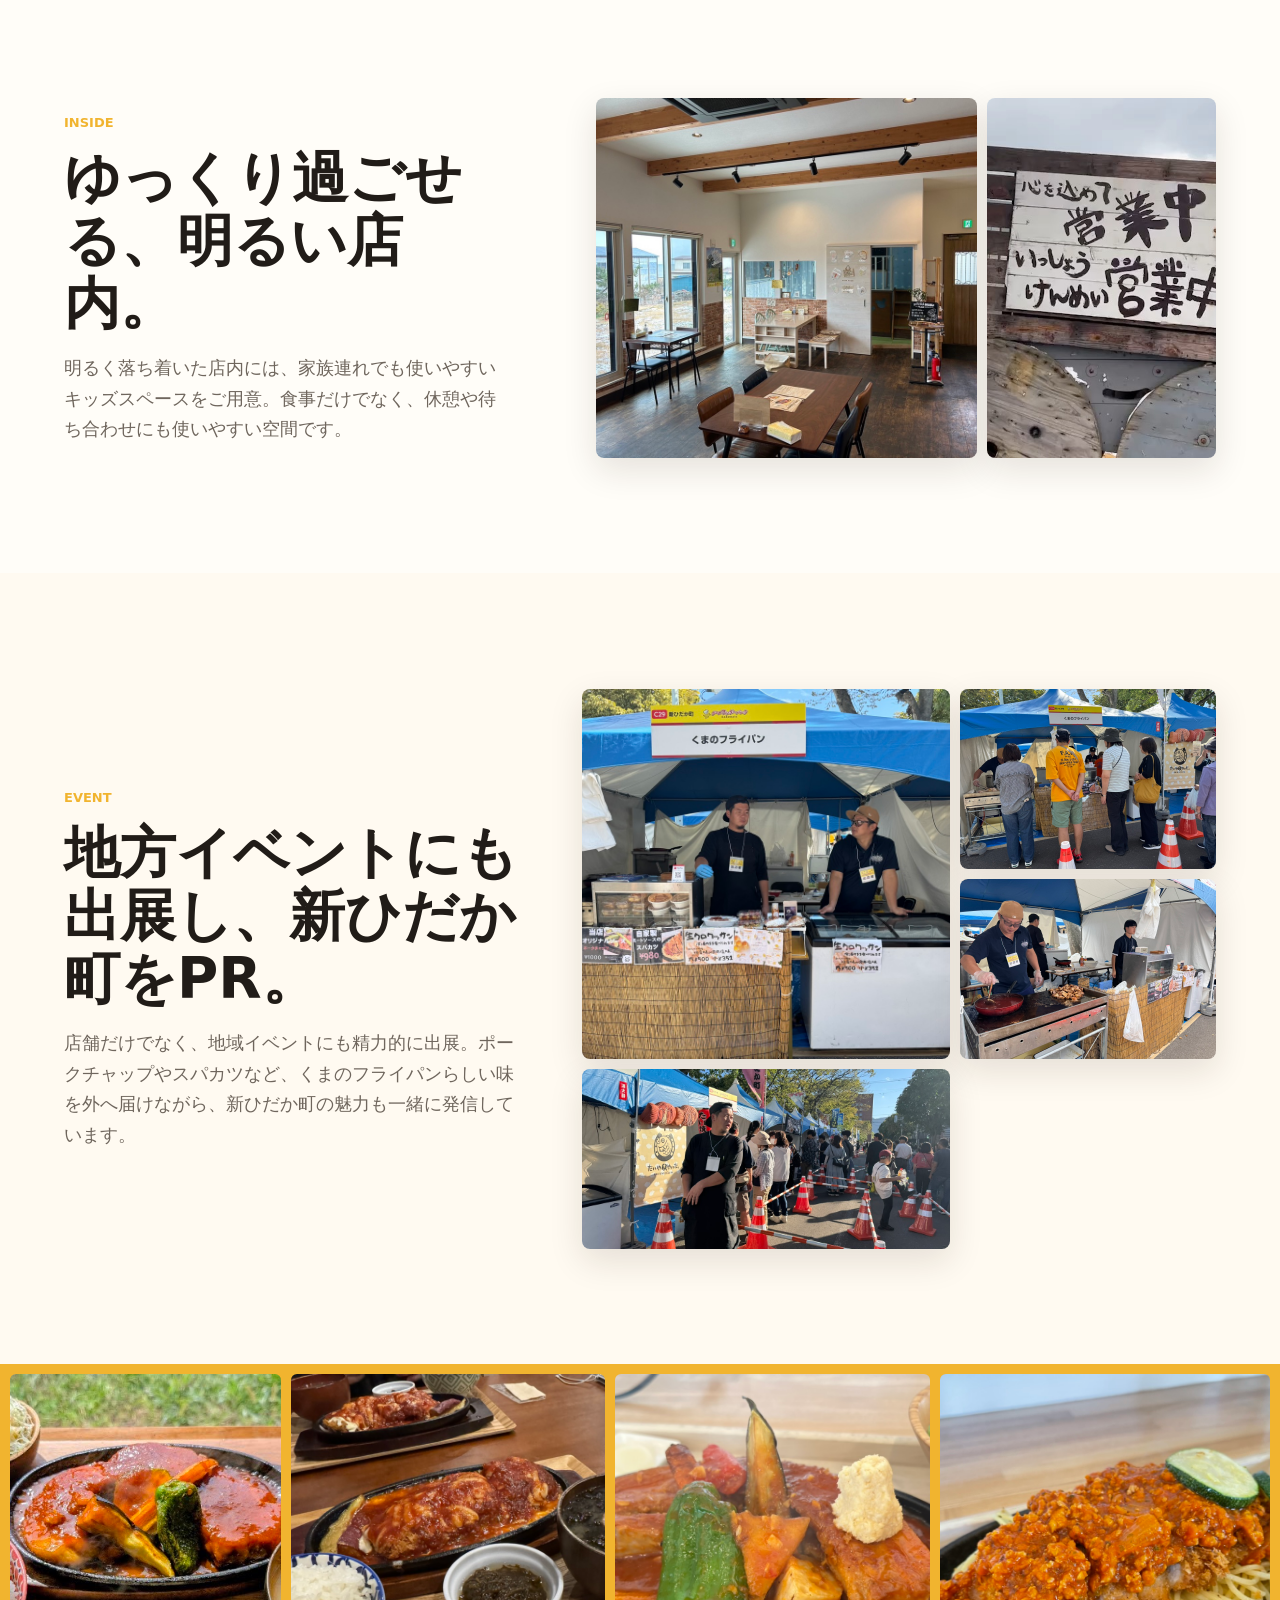
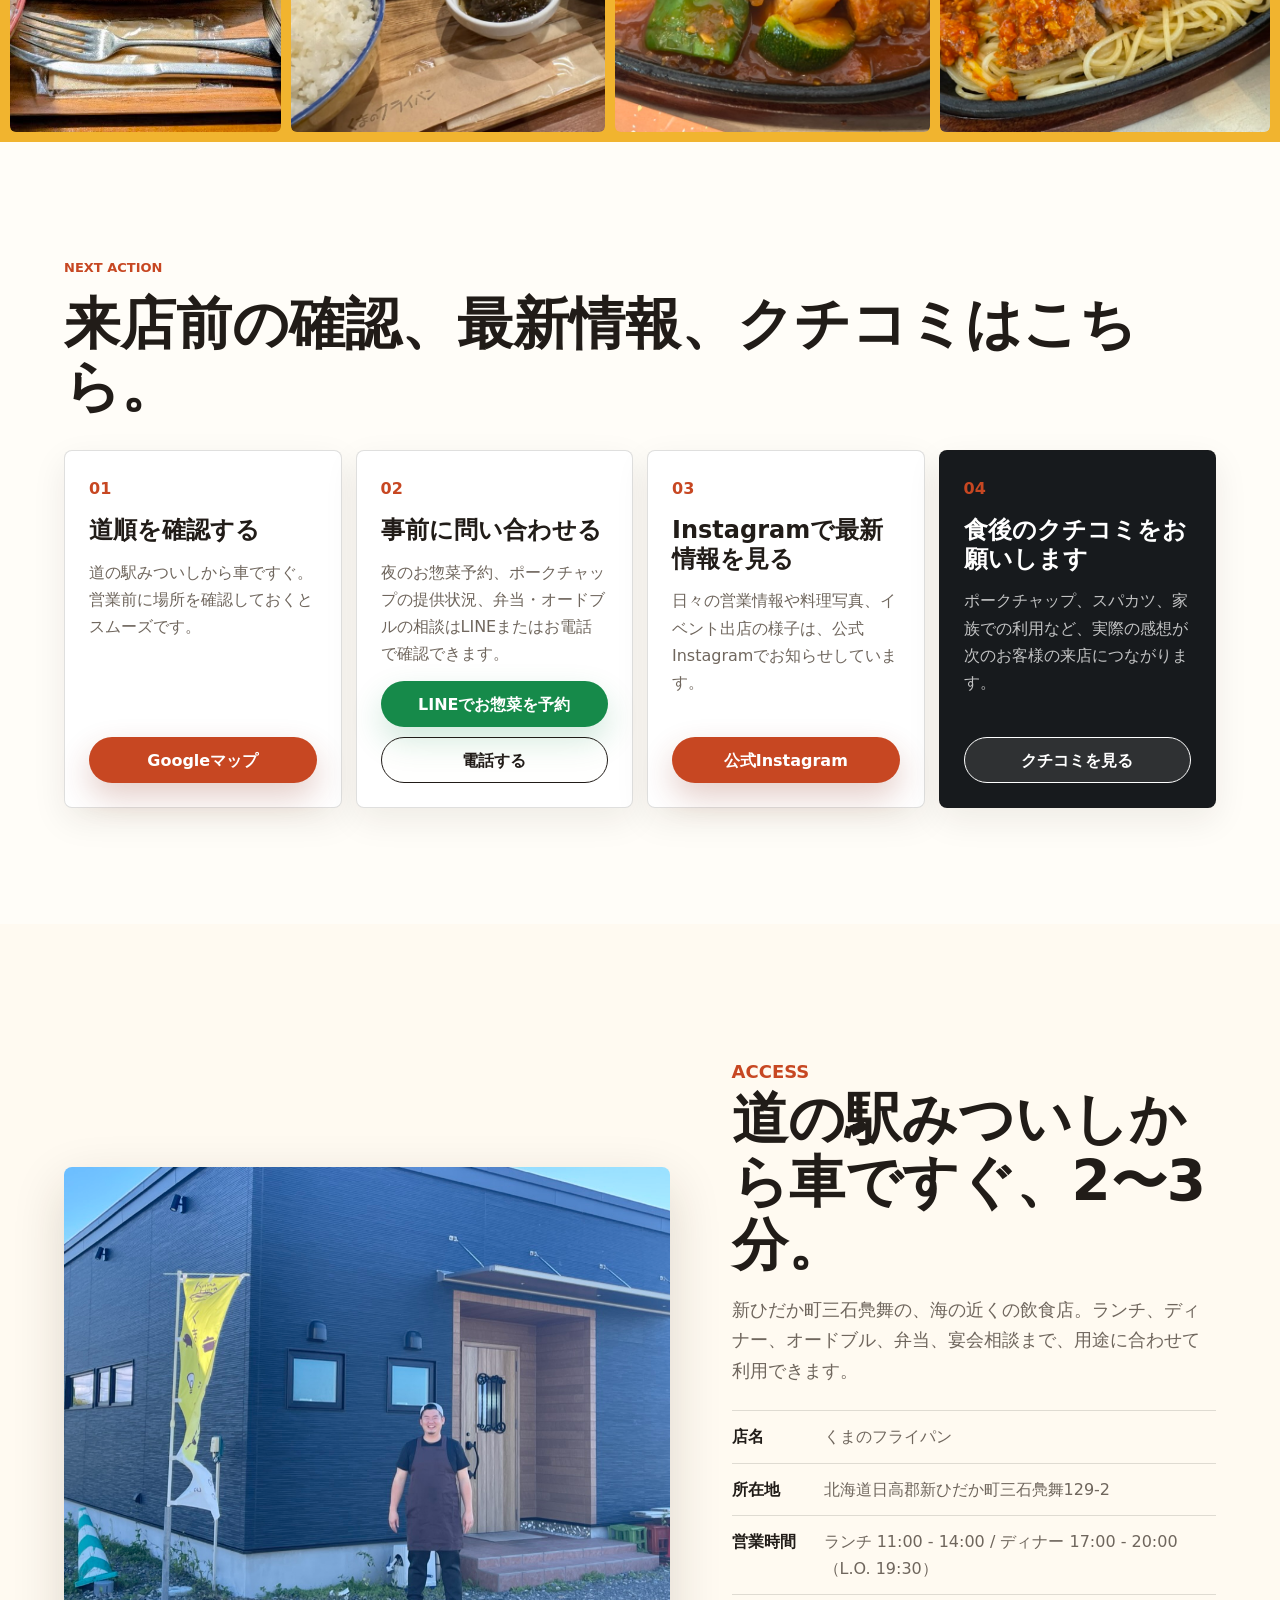
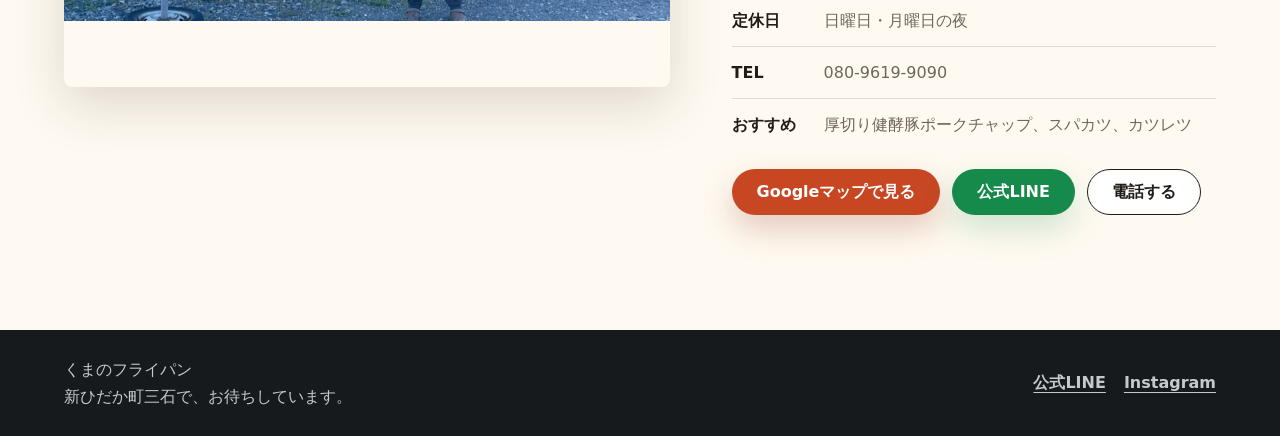
==== commit dce2bb60: "Set temporary bear favicon" ====
--- a/index.html
+++ b/index.html
@@ -14,7 +14,7 @@
     <meta property="og:url" content="https://kuma-hura.com/">
     <meta property="og:image" content="https://kuma-hura.com/assets/pork-veg-skillet.jpeg">
     <meta name="twitter:card" content="summary_large_image">
-    <link rel="stylesheet" href="styles.css?v=20260903-official-site">
+    <link rel="icon" type="image/svg+xml" href="/favicon.svg">\n    <link rel="stylesheet" href="styles.css?v=20260903-official-site">
   </head>
   <body>
     <header class="site-header" aria-label="サイトヘッダー">
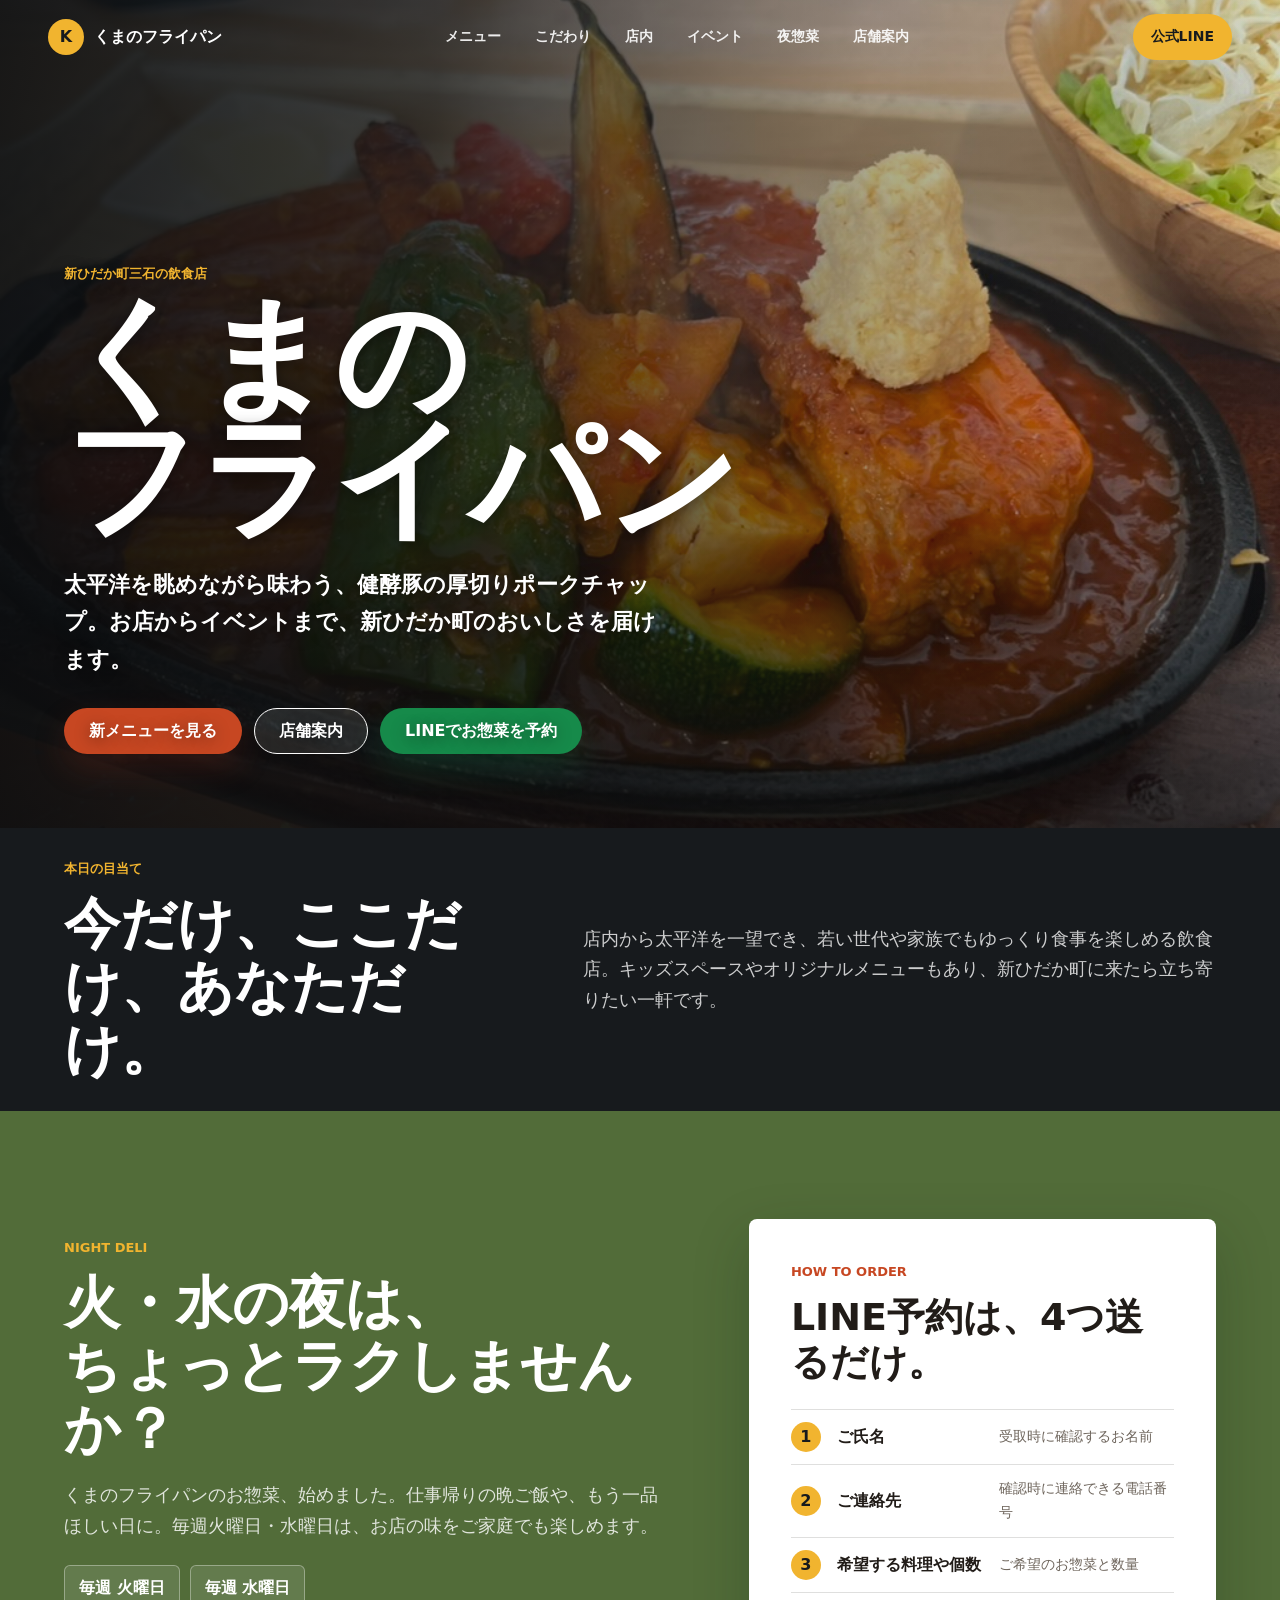
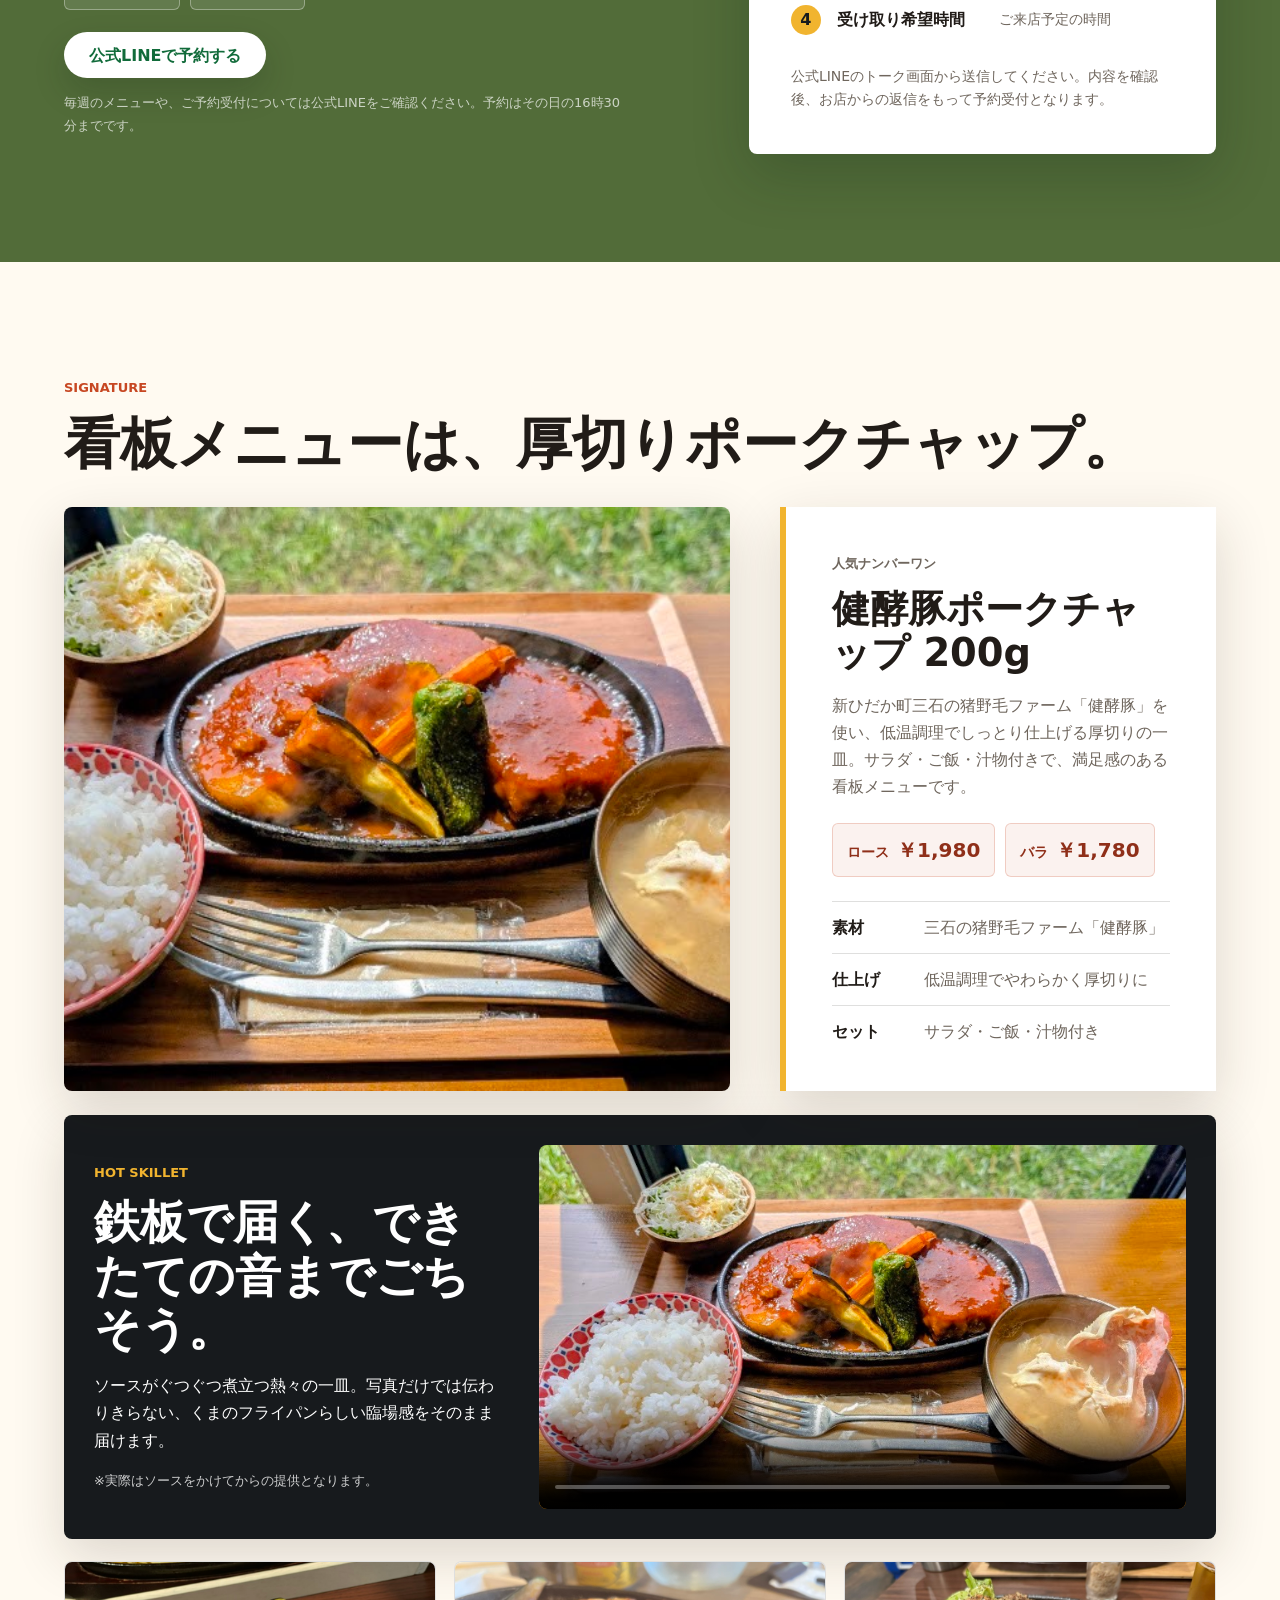
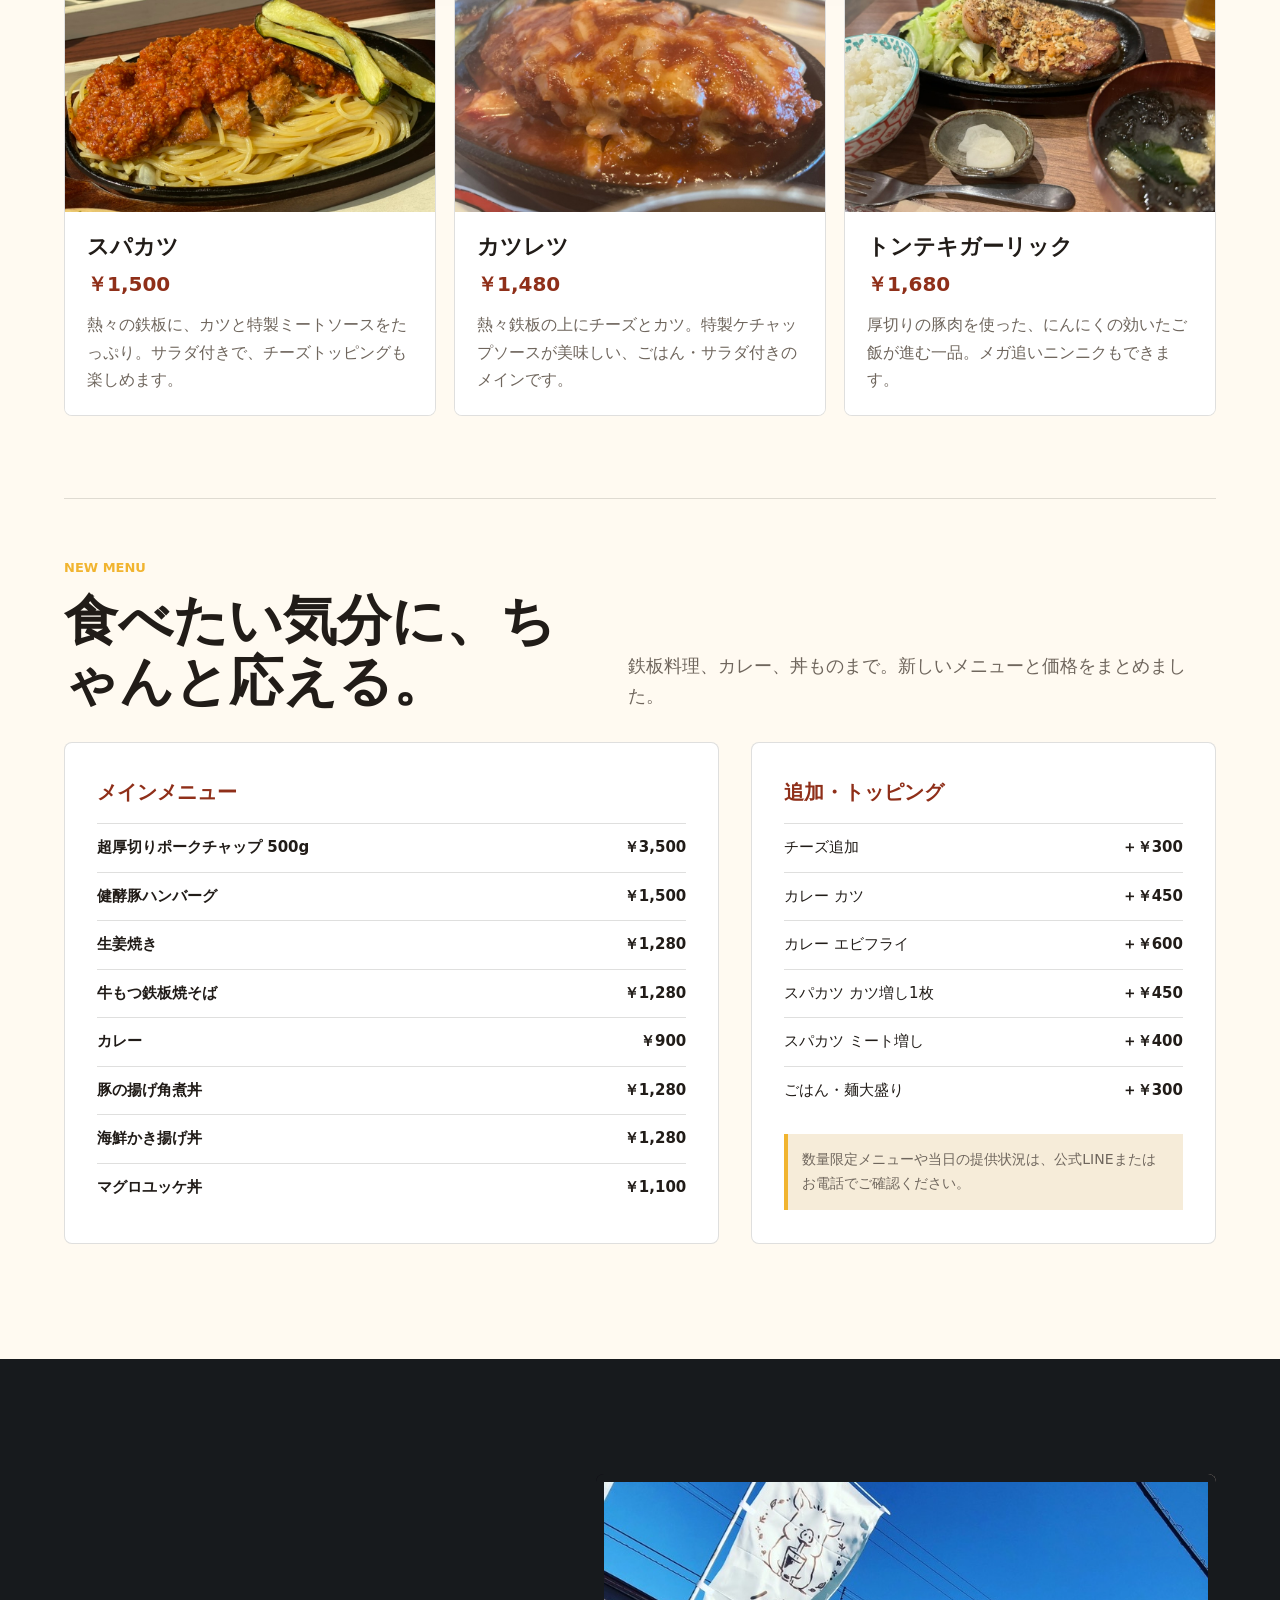
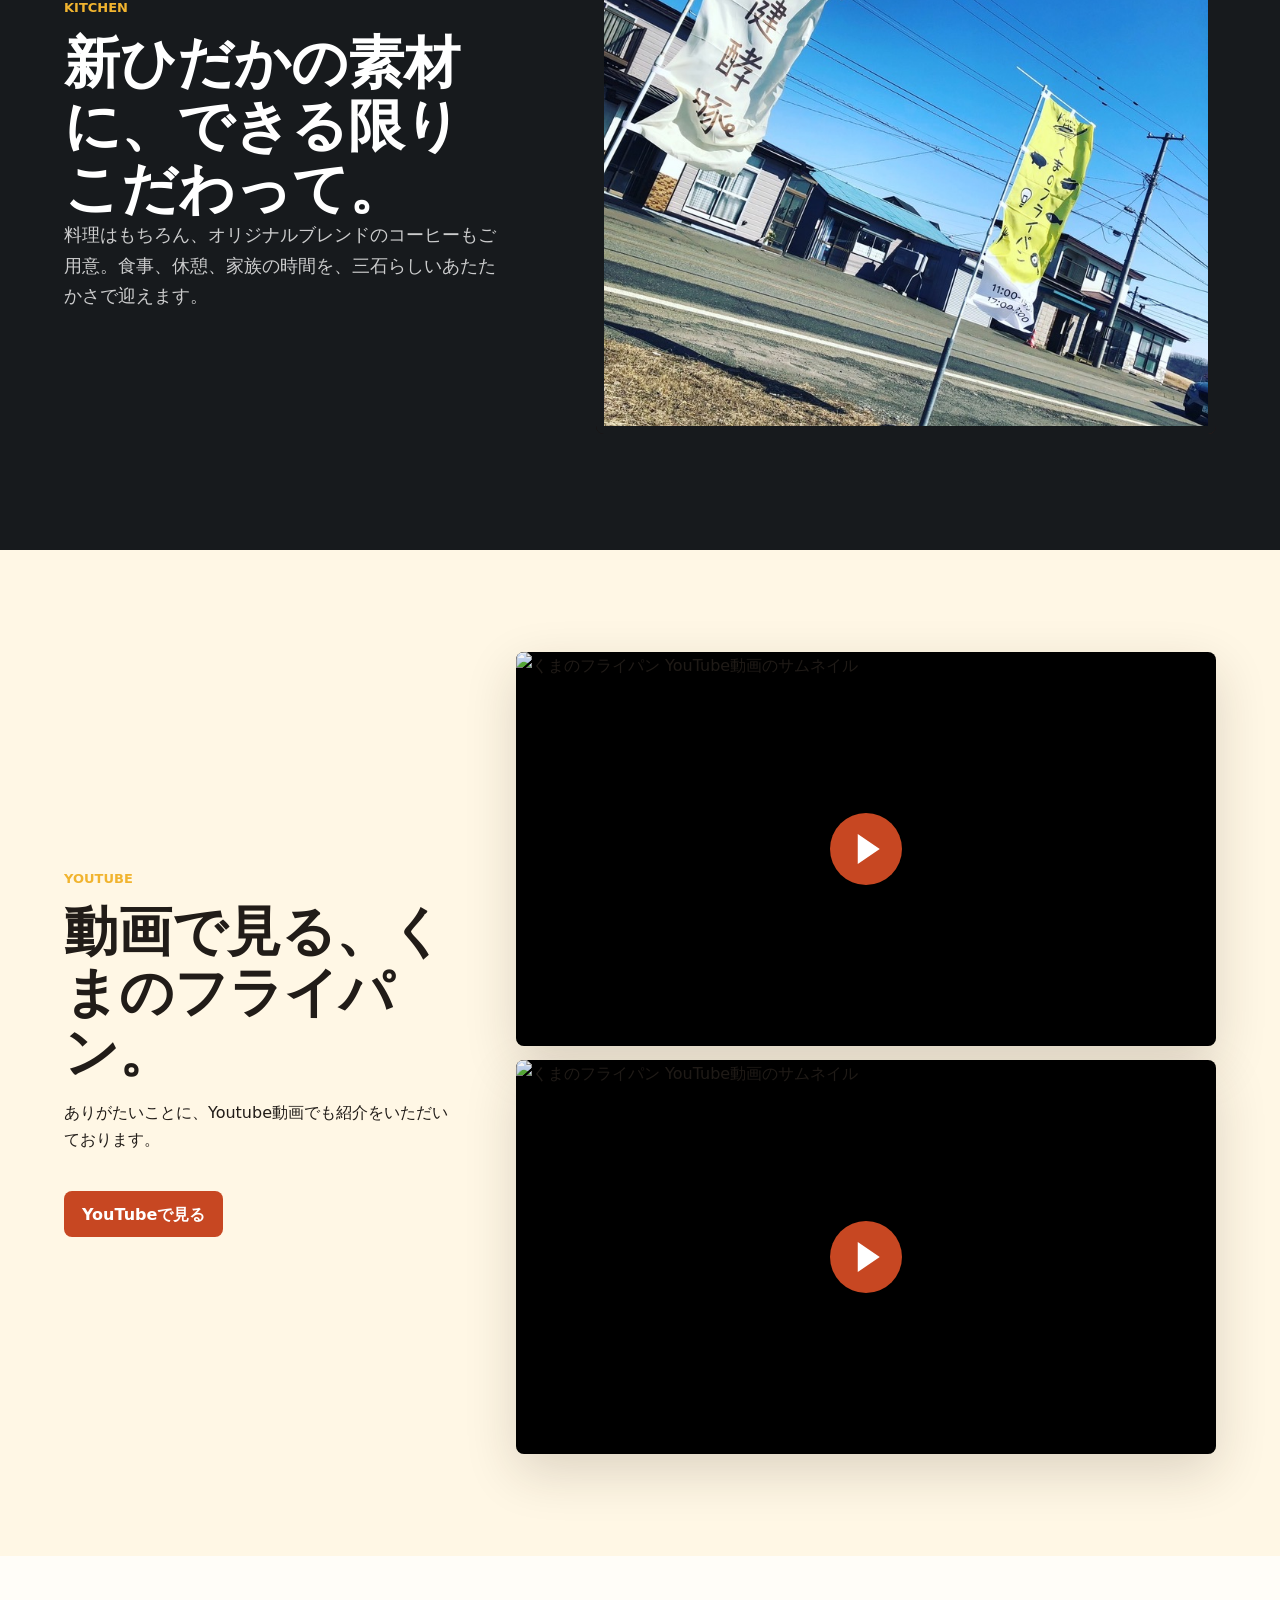
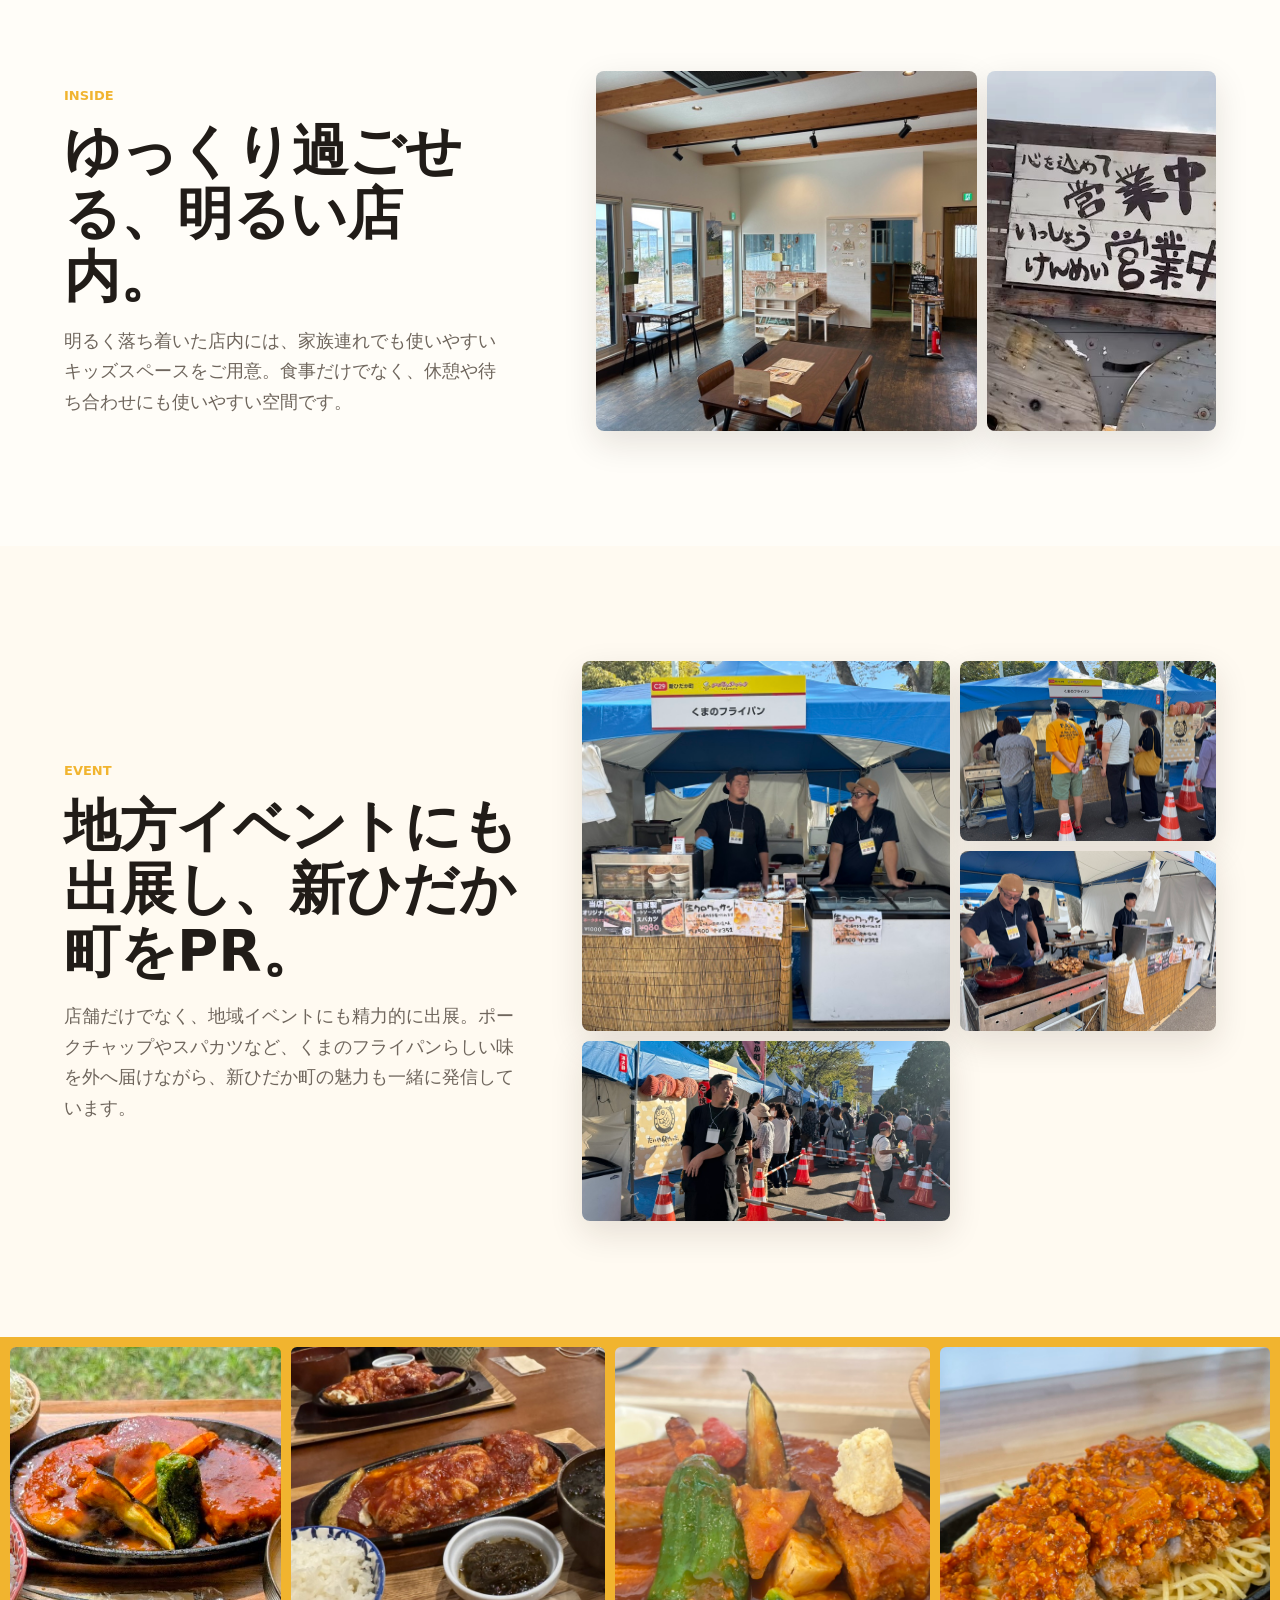
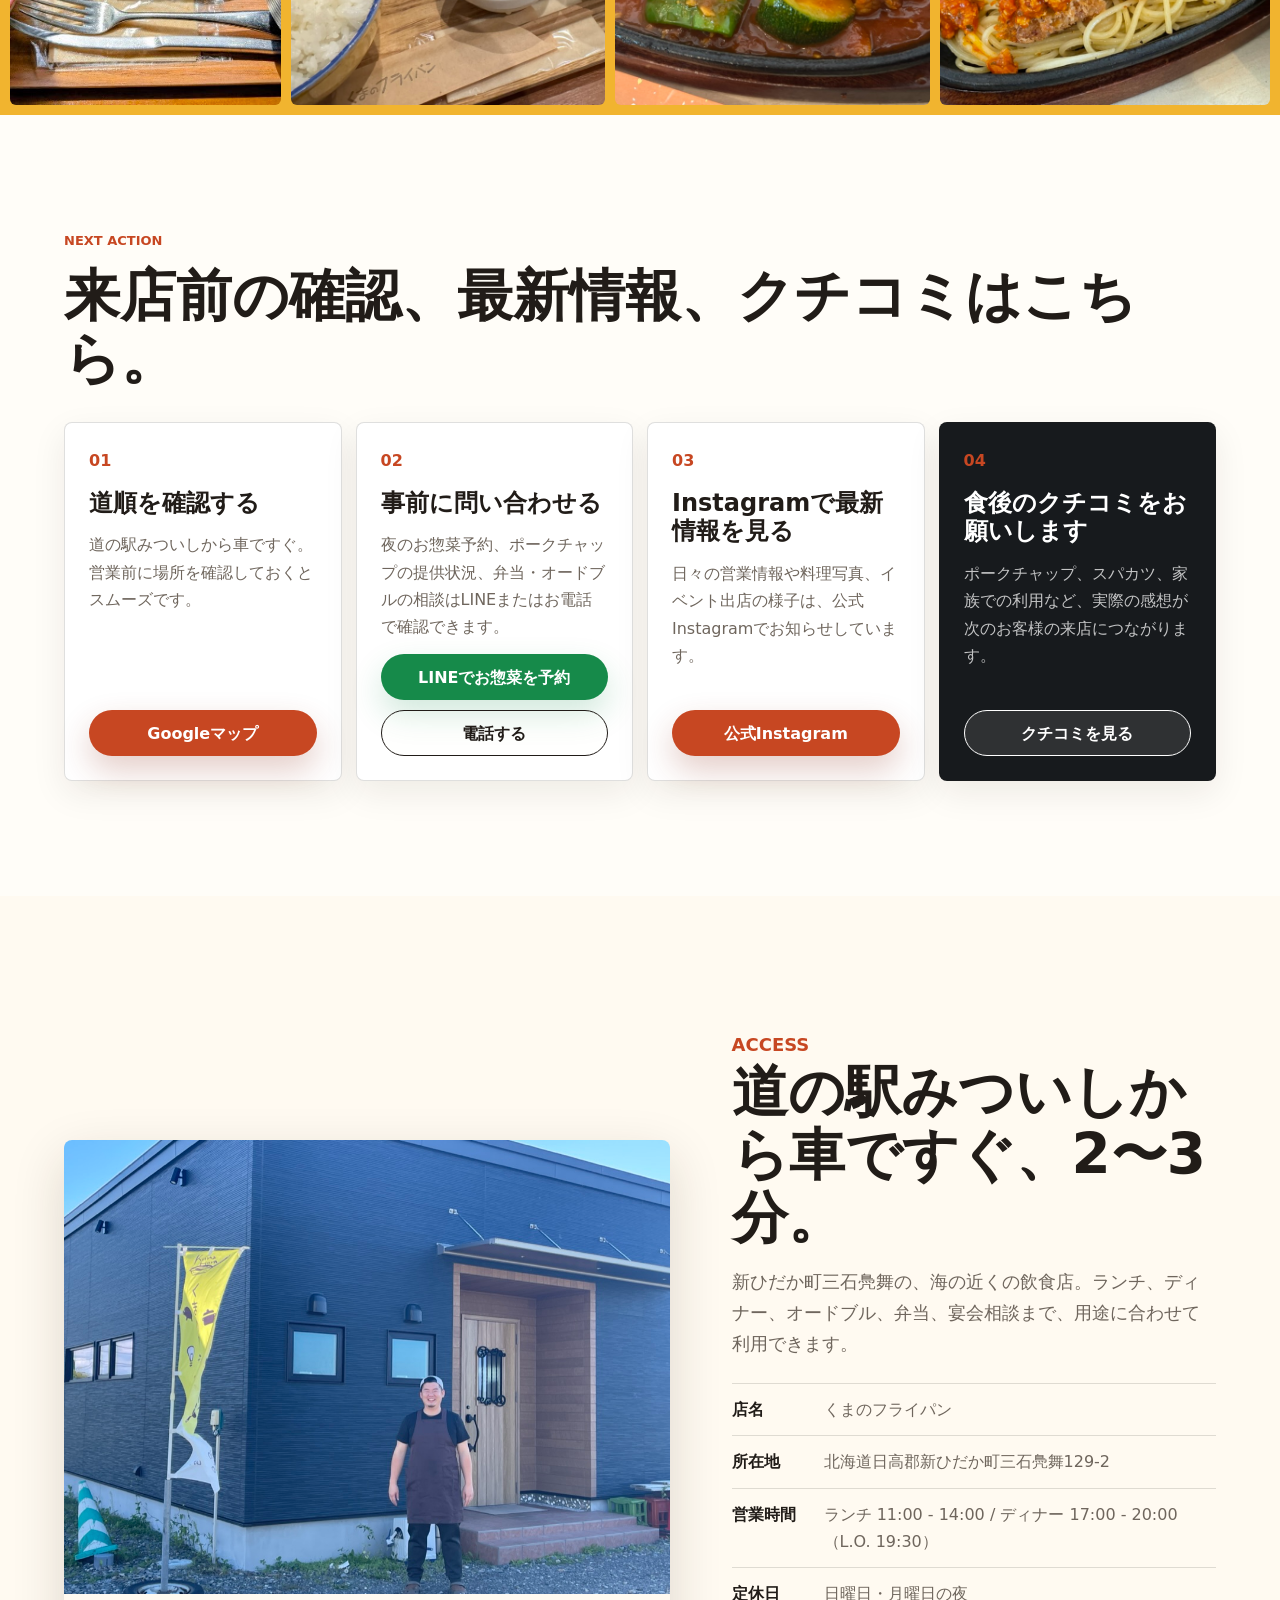
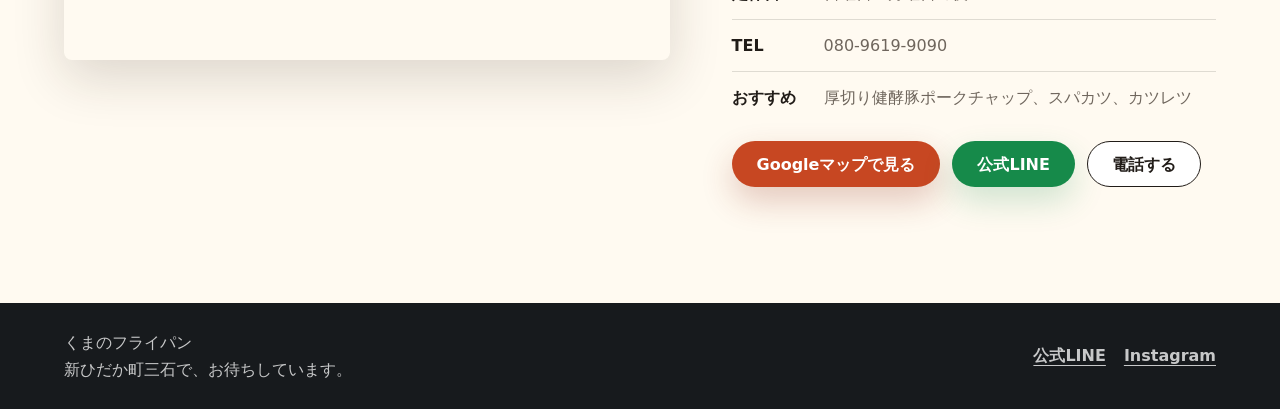
==== commit 88a47b74: "Fix favicon link formatting" ====
--- a/index.html
+++ b/index.html
@@ -14,7 +14,8 @@
     <meta property="og:url" content="https://kuma-hura.com/">
     <meta property="og:image" content="https://kuma-hura.com/assets/pork-veg-skillet.jpeg">
     <meta name="twitter:card" content="summary_large_image">
-    <link rel="icon" type="image/svg+xml" href="/favicon.svg">\n    <link rel="stylesheet" href="styles.css?v=20260903-official-site">
+    <link rel="icon" type="image/svg+xml" href="/favicon.svg">
+    <link rel="stylesheet" href="styles.css?v=20260903-official-site">
   </head>
   <body>
     <header class="site-header" aria-label="サイトヘッダー">
